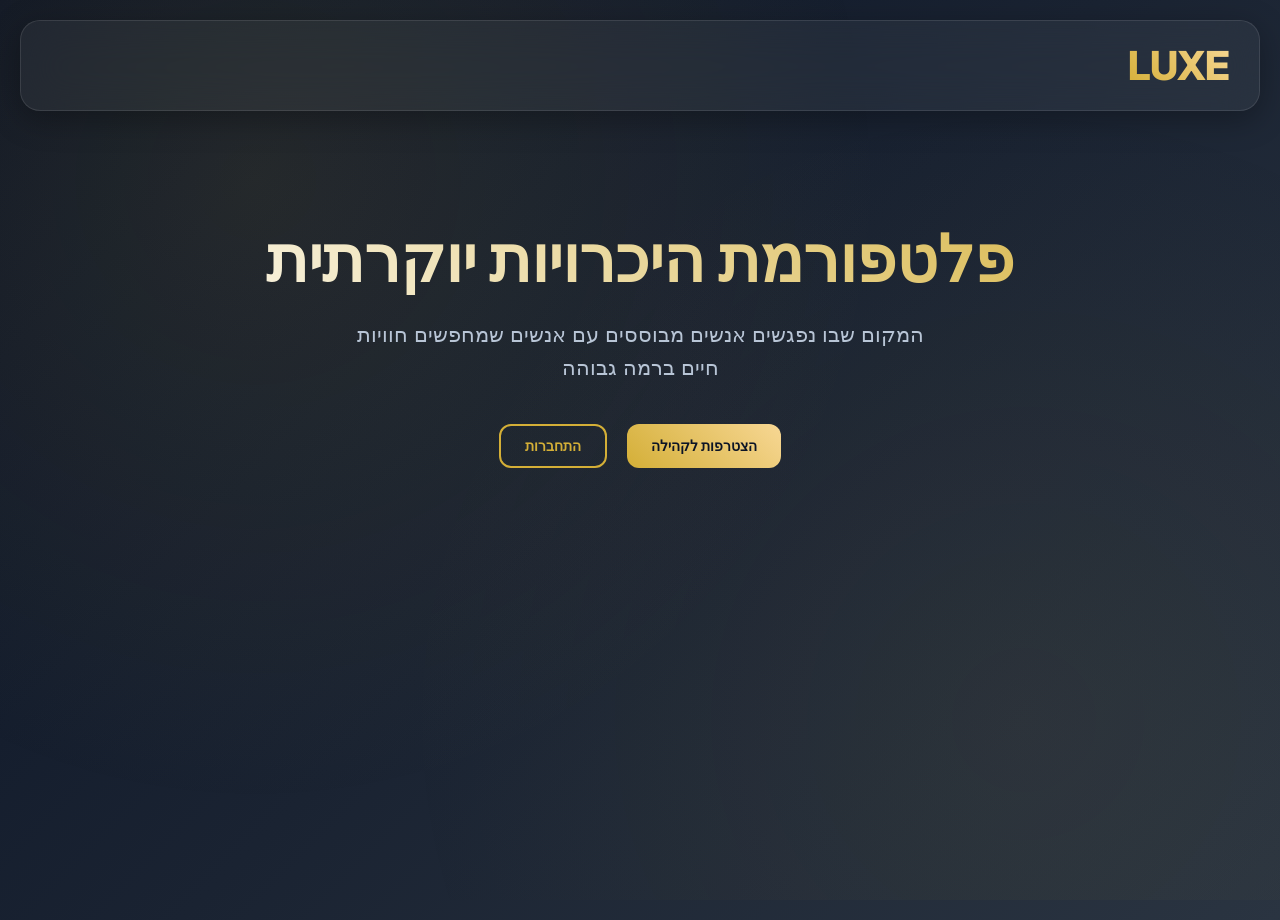
==== index.html @ 59085d28 "Copy luxe_dating_platform.html to index.html for GitHub Pages Co-authored-by: mrpythonn-coder <22014" ====
<!DOCTYPE html>
<html lang="he" dir="rtl">
<head>
    <meta charset="UTF-8">
    <meta name="viewport" content="width=device-width, initial-scale=1.0">
    <title>LUXE - פלטפורמת היכרויות יוקרתית</title>
    <style>
        @import url('https://fonts.googleapis.com/css2?family=Inter:wght@300;400;500;600;700;800&display=swap');
        
        :root {
            --primary-gold: #D4AF37;
            --secondary-gold: #F7D794;
            --accent-gold: #FFE55C;
            --dark-navy: #0B1426;
            --medium-navy: #1A2332;
            --light-navy: #2A3441;
            --text-primary: #FFFFFF;
            --text-secondary: #B8C5D6;
            --text-muted: #6B7280;
            --success: #10B981;
            --error: #EF4444;
            --warning: #F59E0B;
            --border-color: rgba(212, 175, 55, 0.2);
            --glass-bg: rgba(255, 255, 255, 0.05);
            --glass-border: rgba(255, 255, 255, 0.1);
        }

        * {
            margin: 0;
            padding: 0;
            box-sizing: border-box;
        }

        body {
            font-family: 'Inter', sans-serif;
            background: linear-gradient(135deg, var(--dark-navy) 0%, var(--medium-navy) 50%, var(--light-navy) 100%);
            color: var(--text-primary);
            min-height: 100vh;
            overflow-x: hidden;
        }

        body::before {
            content: '';
            position: fixed;
            top: 0;
            left: 0;
            width: 100%;
            height: 100%;
            background: 
                radial-gradient(circle at 20% 20%, rgba(212, 175, 55, 0.1) 0%, transparent 50%),
                radial-gradient(circle at 80% 80%, rgba(212, 175, 55, 0.05) 0%, transparent 50%);
            pointer-events: none;
            z-index: 0;
        }

        .container {
            max-width: 1400px;
            margin: 0 auto;
            padding: 0 20px;
            position: relative;
            z-index: 1;
        }

        /* Header Styles */
        .header {
            background: var(--glass-bg);
            backdrop-filter: blur(20px);
            border: 1px solid var(--glass-border);
            border-radius: 20px;
            padding: 20px 30px;
            margin: 20px 0 30px 0;
            box-shadow: 0 8px 32px rgba(0, 0, 0, 0.3);
        }

        .nav {
            display: flex;
            justify-content: space-between;
            align-items: center;
        }

        .logo {
            font-size: 2.5rem;
            font-weight: 800;
            background: linear-gradient(45deg, var(--primary-gold), var(--secondary-gold));
            -webkit-background-clip: text;
            -webkit-text-fill-color: transparent;
            background-clip: text;
            text-decoration: none;
            letter-spacing: -1px;
        }

        .nav-links {
            display: flex;
            gap: 30px;
            align-items: center;
        }

        .nav-links a {
            color: var(--text-secondary);
            text-decoration: none;
            font-weight: 500;
            padding: 10px 15px;
            border-radius: 10px;
            transition: all 0.3s ease;
            position: relative;
        }

        .nav-links a:hover {
            color: var(--primary-gold);
            background: rgba(212, 175, 55, 0.1);
        }

        .nav-links a.active {
            color: var(--primary-gold);
        }

        /* Button Styles */
        .btn {
            background: linear-gradient(45deg, var(--primary-gold), var(--secondary-gold));
            color: var(--dark-navy);
            border: none;
            padding: 12px 24px;
            border-radius: 12px;
            font-weight: 600;
            font-size: 14px;
            cursor: pointer;
            transition: all 0.3s ease;
            text-decoration: none;
            display: inline-flex;
            align-items: center;
            gap: 8px;
            position: relative;
            overflow: hidden;
        }

        .btn::before {
            content: '';
            position: absolute;
            top: 0;
            left: -100%;
            width: 100%;
            height: 100%;
            background: linear-gradient(90deg, transparent, rgba(255, 255, 255, 0.3), transparent);
            transition: left 0.5s ease;
        }

        .btn:hover::before {
            left: 100%;
        }

        .btn:hover {
            transform: translateY(-2px);
            box-shadow: 0 8px 25px rgba(212, 175, 55, 0.4);
        }

        .btn-outline {
            background: transparent;
            color: var(--primary-gold);
            border: 2px solid var(--primary-gold);
        }

        .btn-outline:hover {
            background: var(--primary-gold);
            color: var(--dark-navy);
        }

        .btn-secondary {
            background: var(--glass-bg);
            color: var(--text-primary);
            border: 1px solid var(--glass-border);
        }

        .btn-secondary:hover {
            background: rgba(255, 255, 255, 0.1);
        }

        /* Content Sections */
        .content-section {
            display: none;
        }

        .content-section.active {
            display: block;
        }

        /* Hero Section */
        .hero {
            text-align: center;
            padding: 80px 0 120px 0;
            position: relative;
        }

        .hero-content {
            position: relative;
            z-index: 2;
        }

        .hero h1 {
            font-size: 4rem;
            font-weight: 800;
            margin-bottom: 20px;
            background: linear-gradient(45deg, var(--text-primary), var(--primary-gold));
            -webkit-background-clip: text;
            -webkit-text-fill-color: transparent;
            background-clip: text;
            line-height: 1.2;
        }

        .hero p {
            font-size: 1.3rem;
            color: var(--text-secondary);
            margin-bottom: 40px;
            max-width: 600px;
            margin-left: auto;
            margin-right: auto;
            line-height: 1.6;
        }

        .hero-buttons {
            display: flex;
            gap: 20px;
            justify-content: center;
            flex-wrap: wrap;
        }

        /* Card Styles */
        .glass-card {
            background: var(--glass-bg);
            backdrop-filter: blur(20px);
            border: 1px solid var(--glass-border);
            border-radius: 20px;
            padding: 30px;
            box-shadow: 0 8px 32px rgba(0, 0, 0, 0.3);
            transition: all 0.3s ease;
        }

        .glass-card:hover {
            transform: translateY(-5px);
            box-shadow: 0 15px 50px rgba(0, 0, 0, 0.4);
        }

        /* Form Styles */
        .form-container {
            max-width: 500px;
            margin: 0 auto;
        }

        .form-group {
            margin-bottom: 20px;
        }

        .form-group label {
            display: block;
            margin-bottom: 8px;
            font-weight: 600;
            color: var(--text-primary);
        }

        .form-control {
            width: 100%;
            padding: 15px 20px;
            background: rgba(255, 255, 255, 0.05);
            border: 1px solid var(--border-color);
            border-radius: 12px;
            color: var(--text-primary);
            font-size: 16px;
            transition: all 0.3s ease;
        }

        .form-control:focus {
            outline: none;
            border-color: var(--primary-gold);
            box-shadow: 0 0 0 3px rgba(212, 175, 55, 0.1);
            background: rgba(255, 255, 255, 0.08);
        }

        .form-control::placeholder {
            color: var(--text-muted);
        }

        /* User Type Selection */
        .user-type-selector {
            display: grid;
            grid-template-columns: 1fr 1fr;
            gap: 20px;
            margin-bottom: 30px;
        }

        .user-type-card {
            padding: 25px;
            border: 2px solid var(--border-color);
            border-radius: 15px;
            text-align: center;
            cursor: pointer;
            transition: all 0.3s ease;
            background: var(--glass-bg);
        }

        .user-type-card:hover {
            border-color: var(--primary-gold);
            background: rgba(212, 175, 55, 0.1);
        }

        .user-type-card.selected {
            border-color: var(--primary-gold);
            background: linear-gradient(135deg, rgba(212, 175, 55, 0.2), rgba(212, 175, 55, 0.1));
        }

        .user-type-card h3 {
            color: var(--primary-gold);
            margin-bottom: 10px;
            font-size: 1.5rem;
        }

        .user-type-card p {
            color: var(--text-secondary);
            font-size: 14px;
        }

        /* Dashboard Layout */
        .dashboard {
            display: grid;
            grid-template-columns: 300px 1fr 280px;
            gap: 30px;
            margin: 30px 0;
        }

        .sidebar {
            background: var(--glass-bg);
            backdrop-filter: blur(20px);
            border: 1px solid var(--glass-border);
            border-radius: 20px;
            padding: 25px;
            height: fit-content;
            box-shadow: 0 8px 32px rgba(0, 0, 0, 0.3);
        }

        .main-content {
            background: var(--glass-bg);
            backdrop-filter: blur(20px);
            border: 1px solid var(--glass-border);
            border-radius: 20px;
            padding: 30px;
            box-shadow: 0 8px 32px rgba(0, 0, 0, 0.3);
        }

        /* Profile Card */
        .profile-card {
            background: var(--glass-bg);
            border: 1px solid var(--glass-border);
            border-radius: 15px;
            padding: 20px;
            margin-bottom: 20px;
            transition: all 0.3s ease;
            position: relative;
            overflow: hidden;
        }

        .profile-card::before {
            content: '';
            position: absolute;
            top: 0;
            left: 0;
            right: 0;
            height: 3px;
            background: linear-gradient(90deg, var(--primary-gold), var(--secondary-gold));
            opacity: 0;
            transition: opacity 0.3s ease;
        }

        .profile-card:hover {
            transform: translateY(-3px);
            box-shadow: 0 15px 40px rgba(0, 0, 0, 0.4);
        }

        .profile-card:hover::before {
            opacity: 1;
        }

        .profile-header {
            display: flex;
            gap: 15px;
            align-items: center;
            margin-bottom: 15px;
        }

        .profile-avatar {
            width: 70px;
            height: 70px;
            border-radius: 50%;
            background: linear-gradient(45deg, var(--primary-gold), var(--secondary-gold));
            display: flex;
            align-items: center;
            justify-content: center;
            font-weight: 700;
            font-size: 24px;
            color: var(--dark-navy);
            position: relative;
            overflow: hidden;
        }

        .profile-avatar img {
            width: 100%;
            height: 100%;
            object-fit: cover;
            border-radius: 50%;
        }

        .profile-info h3 {
            color: var(--text-primary);
            margin-bottom: 5px;
            font-size: 1.2rem;
        }

        .profile-info p {
            color: var(--text-secondary);
            font-size: 14px;
        }

        /* Badges */
        .badge {
            display: inline-block;
            padding: 4px 8px;
            border-radius: 8px;
            font-size: 11px;
            font-weight: 600;
            margin-left: 5px;
        }

        .badge-verified {
            background: var(--success);
            color: white;
        }

        .badge-premium {
            background: linear-gradient(45deg, var(--primary-gold), var(--secondary-gold));
            color: var(--dark-navy);
        }

        .badge-online {
            background: var(--success);
            color: white;
        }

        /* Gallery Styles */
        .gallery-grid {
            display: grid;
            grid-template-columns: repeat(auto-fill, minmax(200px, 1fr));
            gap: 20px;
            margin-top: 20px;
        }

        .gallery-item {
            aspect-ratio: 1;
            border-radius: 15px;
            overflow: hidden;
            position: relative;
            cursor: pointer;
            transition: all 0.3s ease;
        }

        .gallery-item:hover {
            transform: scale(1.03);
        }

        .gallery-item img {
            width: 100%;
            height: 100%;
            object-fit: cover;
        }

        .gallery-item .overlay {
            position: absolute;
            top: 0;
            left: 0;
            right: 0;
            bottom: 0;
            background: linear-gradient(45deg, rgba(212, 175, 55, 0.8), rgba(247, 215, 148, 0.8));
            opacity: 0;
            transition: opacity 0.3s ease;
            display: flex;
            align-items: center;
            justify-content: center;
            color: var(--dark-navy);
            font-weight: 600;
        }

        .gallery-item:hover .overlay {
            opacity: 1;
        }

        .upload-placeholder {
            aspect-ratio: 1;
            border: 2px dashed var(--border-color);
            border-radius: 15px;
            display: flex;
            flex-direction: column;
            align-items: center;
            justify-content: center;
            cursor: pointer;
            transition: all 0.3s ease;
            color: var(--text-muted);
        }

        .upload-placeholder:hover {
            border-color: var(--primary-gold);
            color: var(--primary-gold);
            background: rgba(212, 175, 55, 0.05);
        }

        /* Filter Styles */
        .filters {
            background: rgba(255, 255, 255, 0.03);
            padding: 20px;
            border-radius: 15px;
            margin-bottom: 20px;
        }

        .filter-row {
            display: grid;
            grid-template-columns: 1fr 1fr;
            gap: 15px;
            margin-bottom: 15px;
        }

        .filter-group label {
            display: block;
            margin-bottom: 5px;
            font-size: 14px;
            color: var(--text-secondary);
        }

        /* Chat Styles */
        .chat-container {
            height: 500px;
            display: flex;
            flex-direction: column;
        }

        .chat-messages {
            flex: 1;
            overflow-y: auto;
            padding: 20px 0;
            border-bottom: 1px solid var(--border-color);
            margin-bottom: 15px;
        }

        .message {
            margin-bottom: 15px;
            padding: 12px 18px;
            border-radius: 18px;
            max-width: 70%;
            word-wrap: break-word;
        }

        .message.sent {
            background: linear-gradient(45deg, var(--primary-gold), var(--secondary-gold));
            color: var(--dark-navy);
            margin-left: auto;
            border-bottom-right-radius: 5px;
        }

        .message.received {
            background: rgba(255, 255, 255, 0.1);
            color: var(--text-primary);
            border-bottom-left-radius: 5px;
        }

        .chat-input {
            display: flex;
            gap: 10px;
        }

        .chat-input input {
            flex: 1;
            padding: 12px 18px;
            background: rgba(255, 255, 255, 0.05);
            border: 1px solid var(--border-color);
            border-radius: 25px;
            color: var(--text-primary);
        }

        /* Admin Panel */
        .admin-stats {
            display: grid;
            grid-template-columns: repeat(auto-fit, minmax(200px, 1fr));
            gap: 20px;
            margin-bottom: 30px;
        }

        .stat-card {
            background: linear-gradient(135deg, var(--primary-gold), var(--secondary-gold));
            color: var(--dark-navy);
            padding: 25px;
            border-radius: 15px;
            text-align: center;
        }

        .stat-card h3 {
            font-size: 2.5rem;
            font-weight: 800;
            margin-bottom: 5px;
        }

        .stat-card p {
            font-weight: 600;
            opacity: 0.8;
        }

        /* Modal Styles */
        .modal {
            display: none;
            position: fixed;
            top: 0;
            left: 0;
            width: 100%;
            height: 100%;
            background: rgba(0, 0, 0, 0.8);
            backdrop-filter: blur(5px);
            z-index: 1000;
        }

        .modal-content {
            background: var(--glass-bg);
            backdrop-filter: blur(20px);
            border: 1px solid var(--glass-border);
            margin: 5% auto;
            padding: 30px;
            border-radius: 20px;
            max-width: 600px;
            position: relative;
            box-shadow: 0 20px 60px rgba(0, 0, 0, 0.5);
        }

        .modal-close {
            position: absolute;
            top: 15px;
            right: 20px;
            font-size: 28px;
            font-weight: bold;
            cursor: pointer;
            color: var(--text-muted);
            transition: color 0.3s ease;
        }

        .modal-close:hover {
            color: var(--primary-gold);
        }

        /* Notification */
        .notification {
            position: fixed;
            top: 20px;
            right: 20px;
            padding: 15px 20px;
            border-radius: 12px;
            font-weight: 600;
            z-index: 1001;
            opacity: 0;
            transform: translateY(-20px);
            transition: all 0.3s ease;
        }

        .notification.show {
            opacity: 1;
            transform: translateY(0);
        }

        .notification.success {
            background: var(--success);
            color: white;
        }

        .notification.error {
            background: var(--error);
            color: white;
        }

        /* Message Alert */
        .message-alert {
            position: fixed;
            top: 100px;
            right: 20px;
            max-width: 350px;
            background: var(--glass-bg);
            backdrop-filter: blur(20px);
            border: 1px solid var(--primary-gold);
            border-radius: 15px;
            padding: 20px;
            z-index: 1002;
            opacity: 0;
            transform: translateX(100%);
            transition: all 0.4s ease;
            box-shadow: 0 15px 40px rgba(0, 0, 0, 0.3);
        }

        .message-alert.show {
            opacity: 1;
            transform: translateX(0);
        }

        .message-alert-header {
            display: flex;
            align-items: center;
            gap: 15px;
            margin-bottom: 10px;
        }

        .message-alert-avatar {
            width: 40px;
            height: 40px;
            border-radius: 50%;
            background: linear-gradient(45deg, var(--primary-gold), var(--secondary-gold));
            display: flex;
            align-items: center;
            justify-content: center;
            color: var(--dark-navy);
            font-weight: 700;
            font-size: 16px;
        }

        .message-alert-content h4 {
            color: var(--primary-gold);
            margin: 0;
            font-size: 14px;
        }

        .message-alert-content p {
            color: var(--text-secondary);
            margin: 0;
            font-size: 12px;
        }

        .message-alert-text {
            color: var(--text-primary);
            margin-bottom: 15px;
            font-size: 14px;
            line-height: 1.4;
        }

        .message-alert-actions {
            display: flex;
            gap: 10px;
        }

        .message-alert-btn {
            padding: 8px 15px;
            border: none;
            border-radius: 8px;
            font-size: 12px;
            font-weight: 600;
            cursor: pointer;
            transition: all 0.3s ease;
        }

        .message-alert-btn.primary {
            background: linear-gradient(45deg, var(--primary-gold), var(--secondary-gold));
            color: var(--dark-navy);
        }

        .message-alert-btn.secondary {
            background: transparent;
            color: var(--text-secondary);
            border: 1px solid var(--border-color);
        }

        .message-alert-btn:hover {
            transform: translateY(-2px);
        }

        /* Responsive Design */
        @media (max-width: 1024px) {
            .dashboard {
                grid-template-columns: 1fr;
            }
            
            .nav-links {
                display: none;
            }
        }

        @media (max-width: 768px) {
            .hero h1 {
                font-size: 2.5rem;
            }
            
            .hero p {
                font-size: 1.1rem;
            }
            
            .user-type-selector {
                grid-template-columns: 1fr;
            }
            
            .hero-buttons {
                flex-direction: column;
                align-items: center;
            }
            
            .gallery-grid {
                grid-template-columns: repeat(auto-fill, minmax(150px, 1fr));
                gap: 15px;
            }
        }

        /* Loading Animation */
        @keyframes shimmer {
            0% { background-position: -200px 0; }
            100% { background-position: calc(200px + 100%) 0; }
        }

        .loading {
            background: linear-gradient(90deg, transparent, rgba(212, 175, 55, 0.1), transparent);
            background-size: 200px 100%;
            animation: shimmer 1.5s infinite;
        }

        /* Scrollbar Styling */
        ::-webkit-scrollbar {
            width: 8px;
        }

        ::-webkit-scrollbar-track {
            background: var(--medium-navy);
        }

        ::-webkit-scrollbar-thumb {
            background: var(--primary-gold);
            border-radius: 4px;
        }

        ::-webkit-scrollbar-thumb:hover {
            background: var(--secondary-gold);
        }
    </style>
</head>
<body>
    <div class="container">
        <!-- Header -->
        <header class="header">
            <nav class="nav">
                <a href="#" class="logo" onclick="showSection('home')">LUXE</a>
                <div class="nav-links" id="nav-links" style="display: none;">
                    <a href="#" onclick="showSection('discover')" id="nav-discover">גלה</a>
                    <a href="#" onclick="showSection('messages')" id="nav-messages">הודעות</a>
                    <a href="#" onclick="showSection('gallery')" id="nav-gallery">גלריה</a>
                    <a href="#" onclick="showSection('profile')" id="nav-profile">פרופיל</a>
                    <a href="#" onclick="showSection('admin')" id="nav-admin" style="display: none;">ניהול</a>
                    <a href="#" onclick="logout()" id="nav-logout" style="display: none;">יציאה</a>
                </div>
                
                <!-- Storage Status (Development) -->
                <div id="storageStatus" style="display: none; font-size: 12px; color: var(--text-muted); margin-left: 20px;">
                    💾 <span id="storageInfo">טוען...</span>
                </div>
            </nav>
        </header>

        <!-- Home Section -->
        <section class="content-section active" id="home">
            <div class="hero">
                <div class="hero-content">
                    <h1>פלטפורמת היכרויות יוקרתית</h1>
                    <p>המקום שבו נפגשים אנשים מבוססים עם אנשים שמחפשים חוויות חיים ברמה גבוהה</p>
                    <div class="hero-buttons">
                        <button class="btn" onclick="showSection('register')">הצטרפות לקהילה</button>
                        <button class="btn btn-outline" onclick="showSection('login')">התחברות</button>
                    </div>
                </div>
            </div>
        </section>

        <!-- Registration Section -->
        <section class="content-section" id="register">
            <div class="form-container glass-card">
                <h2 style="text-align: center; margin-bottom: 30px; color: var(--primary-gold); font-size: 2rem;">הצטרפות לקהילה</h2>
                
                <div class="user-type-selector">
                    <div class="user-type-card" onclick="selectUserType('sugar_daddy')">
                        <h3>💼 שוגר דדי</h3>
                        <p>אני מבוסס/ת כלכלית ומחפש/ת להכיר אנשים מעניינים</p>
                    </div>
                    <div class="user-type-card" onclick="selectUserType('sugar_baby')">
                        <h3>✨ שוגר בייב</h3>
                        <p>אני מחפש/ת מישהו מבוסס לחוויות חיים משודרגות</p>
                    </div>
                </div>

                <form id="registerForm">
                    <div class="form-group">
                        <label>כינוי</label>
                        <input type="text" class="form-control" name="username" required placeholder="הכינוי שלך">
                    </div>

                    <div class="form-group">
                        <label>כתובת אימייל</label>
                        <input type="email" class="form-control" name="email" required placeholder="your@email.com">
                    </div>

                    <div class="form-group">
                        <label>סיסמה</label>
                        <input type="password" class="form-control" name="password" required placeholder="סיסמה חזקה">
                    </div>

                    <div class="form-group">
                        <label>גיל</label>
                        <input type="number" class="form-control" name="age" min="18" max="99" required placeholder="גילך">
                    </div>

                    <div class="form-group">
                        <label>מיקום</label>
                        <input type="text" class="form-control" name="location" required placeholder="עיר מגורים">
                    </div>

                    <div class="form-group">
                        <label>תיאור אישי</label>
                        <textarea class="form-control" name="bio" rows="4" placeholder="ספר/י משהו על עצמך..."></textarea>
                    </div>

                    <div id="sugarDaddyFields" style="display: none;">
                        <div class="form-group">
                            <label>מקצוע</label>
                            <input type="text" class="form-control" name="profession" placeholder="התחום המקצועי שלך">
                        </div>
                        <div class="form-group">
                            <label>ציפיות מהקשר</label>
                            <textarea class="form-control" name="expectations" rows="3" placeholder="מה אתה מחפש בקשר?"></textarea>
                        </div>
                        <div class="form-group">
                            <label>סגנון חיים</label>
                            <textarea class="form-control" name="lifestyle" rows="3" placeholder="תאר את סגנון החיים שלך"></textarea>
                        </div>
                    </div>

                    <div id="sugarBabyFields" style="display: none;">
                        <div class="form-group">
                            <label>שאיפות</label>
                            <textarea class="form-control" name="aspirations" rows="3" placeholder="מה השאיפות שלך?"></textarea>
                        </div>
                        <div class="form-group">
                            <label>מה אני מציע/ה לקשר</label>
                            <textarea class="form-control" name="offering" rows="3" placeholder="מה אתה יכול להביא לקשר?"></textarea>
                        </div>
                        <div class="form-group">
                            <label>ציפיות לתמיכה</label>
                            <textarea class="form-control" name="support_expectations" rows="3" placeholder="איך אתה רואה את התמיכה?"></textarea>
                        </div>
                    </div>

                    <button type="submit" class="btn" style="width: 100%; margin-top: 20px;">הצטרפות לקהילה</button>
                </form>
            </div>
        </section>

        <!-- Login Section -->
        <section class="content-section" id="login">
            <div class="form-container glass-card">
                <h2 style="text-align: center; margin-bottom: 30px; color: var(--primary-gold); font-size: 2rem;">התחברות</h2>
                <form id="loginForm">
                    <div class="form-group">
                        <label>כתובת אימייל</label>
                        <input type="email" class="form-control" name="email" required placeholder="your@email.com">
                    </div>
                    <div class="form-group">
                        <label>סיסמה</label>
                        <input type="password" class="form-control" name="password" required placeholder="הסיסמה שלך">
                    </div>
                    <button type="submit" class="btn" style="width: 100%; margin-top: 20px;">התחברות</button>
                </form>
            </div>
        </section>

        <!-- Discover Section -->
        <section class="content-section" id="discover">
            <div class="dashboard">
                <aside class="sidebar">
                    <h3 style="color: var(--primary-gold); margin-bottom: 20px;">🔍 חיפוש וסינון</h3>
                    <div class="filters">
                        <div class="filter-group">
                            <label>סוג פרופיל</label>
                            <select class="form-control" id="userTypeFilter">
                                <option value="">הכל</option>
                                <option value="sugar_daddy">שוגר דדי</option>
                                <option value="sugar_baby">שוגר בייב</option>
                            </select>
                        </div>
                        <div class="filter-row">
                            <div class="filter-group">
                                <label>גיל מינימום</label>
                                <input type="number" class="form-control" id="minAge" min="18" max="99" placeholder="18">
                            </div>
                            <div class="filter-group">
                                <label>גיל מקסימום</label>
                                <input type="number" class="form-control" id="maxAge" min="18" max="99" placeholder="99">
                            </div>
                        </div>
                        <div class="filter-group">
                            <label>מיקום</label>
                            <input type="text" class="form-control" id="locationFilter" placeholder="עיר או אזור">
                        </div>
                        <div class="filter-group">
                            <label>סטטוס</label>
                            <select class="form-control" id="statusFilter">
                                <option value="">הכל</option>
                                <option value="online">מחובר כעת</option>
                                <option value="verified">מאומת</option>
                                <option value="premium">פרימיום</option>
                            </select>
                        </div>
                        <button class="btn" onclick="applyFilters()" style="width: 100%; margin-top: 15px;">חפש</button>
                    </div>
                </aside>

                <main class="main-content">
                    <h2 style="color: var(--primary-gold); margin-bottom: 20px;">חברי הקהילה</h2>
                    <div id="profilesContainer">
                        <!-- Dynamic content -->
                    </div>
                </main>

                <aside class="sidebar">
                    <h3 style="color: var(--primary-gold); margin-bottom: 20px;">👤 הפרופיל שלי</h3>
                    <div class="profile-card">
                        <div class="profile-header">
                            <div class="profile-avatar" id="myAvatar">
                                <img id="myProfileImage" style="display: none;" />
                                <span id="myAvatarText">?</span>
                            </div>
                            <div class="profile-info">
                                <h3 id="myName">משתמש</h3>
                                <p id="myLocation">מיקום</p>
                            </div>
                        </div>
                        <button class="btn" onclick="showSection('profile')" style="width: 100%;">עריכת פרופיל</button>
                    </div>
                    
                    <div style="margin-top: 20px;">
                        <h4 style="color: var(--primary-gold); margin-bottom: 15px;">📊 סטטיסטיקות</h4>
                        <div style="background: rgba(255, 255, 255, 0.03); padding: 15px; border-radius: 10px;">
                            <p style="margin-bottom: 8px; color: var(--text-secondary);">צפיות בפרופיל: <span id="profileViews" style="color: var(--primary-gold);">0</span></p>
                            <p style="color: var(--text-secondary);">הודעות: <span id="messagesCount" style="color: var(--primary-gold);">0</span></p>
                        </div>
                    </div>
                </aside>
            </div>
        </section>

        <!-- Messages Section -->
        <section class="content-section" id="messages">
            <div class="dashboard">
                <aside class="sidebar">
                    <h3 style="color: var(--primary-gold); margin-bottom: 20px;">💬 השיחות שלי</h3>
                    <div id="chatList">
                        <!-- Dynamic content -->
                    </div>
                </aside>

                <main class="main-content">
                    <div class="chat-container" id="chatContainer">
                        <div class="chat-messages" id="chatMessages">
                            <div style="text-align: center; color: var(--text-muted); margin-top: 200px;">
                                <h3>💬 בחר שיחה</h3>
                                <p>בחר שיחה מהרשימה כדי להתחיל לשוחח</p>
                            </div>
                        </div>
                        <div class="chat-input">
                            <input type="text" id="messageInput" placeholder="הקלד הודעה..." disabled>
                            <button class="btn" onclick="sendMessage()" disabled id="sendBtn">שלח</button>
                        </div>
                    </div>
                </main>

                <aside class="sidebar">
                    <h3 style="color: var(--primary-gold); margin-bottom: 20px;">🌟 משתמשים פעילים</h3>
                    <div id="activeUsers">
                        <!-- Dynamic content -->
                    </div>
                </aside>
            </div>
        </section>

        <!-- Gallery Section -->
        <section class="content-section" id="gallery">
            <div class="form-container">
                <div class="glass-card">
                    <h2 style="color: var(--primary-gold); margin-bottom: 20px;">🖼️ הגלריה שלי</h2>
                    <p style="color: var(--text-secondary); margin-bottom: 30px;">שתף את הרגעים המיוחדים שלך עם הקהילה</p>
                    
                    <h3 style="color: var(--text-primary); margin-bottom: 15px;">תמונות ציבוריות</h3>
                    <div class="gallery-grid" id="publicGallery">
                        <div class="upload-placeholder" onclick="uploadImage('public')">
                            <div style="font-size: 2rem; margin-bottom: 10px;">📷</div>
                            <div>הוסף תמונה ציבורית</div>
                        </div>
                    </div>
                    
                    <h3 style="color: var(--text-primary); margin: 30px 0 15px 0;">תמונות פרטיות</h3>
                    <p style="color: var(--text-secondary); font-size: 14px; margin-bottom: 15px;">תמונות שדורשות אישור צפייה</p>
                    <div class="gallery-grid" id="privateGallery">
                        <div class="upload-placeholder" onclick="uploadImage('private')">
                            <div style="font-size: 2rem; margin-bottom: 10px;">🔒</div>
                            <div>הוסף תמונה פרטית</div>
                        </div>
                    </div>
                </div>
            </div>
        </section>

        <!-- Profile Section -->
        <section class="content-section" id="profile">
            <div class="form-container glass-card">
                <h2 style="color: var(--primary-gold); margin-bottom: 30px; text-align: center;">⚙️ עריכת פרופיל</h2>
                
                <div style="text-align: center; margin-bottom: 30px;">
                    <div class="profile-avatar" style="width: 120px; height: 120px; margin: 0 auto 20px; font-size: 3rem;" onclick="uploadProfileImage()">
                        <img id="profileImagePreview" style="display: none;" />
                        <span id="profileAvatarText">📷</span>
                    </div>
                    <button class="btn btn-outline" onclick="uploadProfileImage()">החלף תמונת פרופיל</button>
                </div>
                
                <form id="profileForm">
                    <div class="form-group">
                        <label>כינוי</label>
                        <input type="text" class="form-control" id="profileUsername" name="username">
                    </div>
                    <div class="form-group">
                        <label>תיאור אישי</label>
                        <textarea class="form-control" id="profileBio" name="bio" rows="4"></textarea>
                    </div>
                    <div class="form-group">
                        <label>מיקום</label>
                        <input type="text" class="form-control" id="profileLocation" name="location">
                    </div>
                    
                    <div style="border-top: 1px solid var(--border-color); padding-top: 25px; margin-top: 25px;">
                        <h3 style="color: var(--primary-gold); margin-bottom: 20px;">🔐 אימות פרופיל</h3>
                        <p style="color: var(--text-secondary); margin-bottom: 20px;">אמת את הפרופיל שלך כדי לקבל אמון נוסף מהקהילה</p>
                        <button type="button" class="btn btn-outline" onclick="startVerification()">התחל אימות</button>
                    </div>
                    
                    <button type="submit" class="btn" style="width: 100%; margin-top: 25px;">שמור שינויים</button>
                </form>
            </div>
        </section>

        <!-- Admin Section -->
        <section class="content-section" id="admin">
            <div class="glass-card">
                <h2 style="color: var(--primary-gold); margin-bottom: 30px;">🛠️ פאנל ניהול</h2>
                
                <div class="admin-stats">
                    <div class="stat-card">
                        <h3 id="totalUsers">0</h3>
                        <p>סה"כ משתמשים</p>
                    </div>
                    <div class="stat-card">
                        <h3 id="totalSugarDaddies">0</h3>
                        <p>שוגר דדי</p>
                    </div>
                    <div class="stat-card">
                        <h3 id="totalSugarBabies">0</h3>
                        <p>שוגר בייב</p>
                    </div>
                    <div class="stat-card">
                        <h3 id="totalMessages">0</h3>
                        <p>הודעות</p>
                    </div>
                </div>

                <div style="display: flex; gap: 15px; margin-bottom: 30px; flex-wrap: wrap;">
                    <button class="btn" onclick="exportUsers()">📊 יצוא נתונים</button>
                    <button class="btn btn-outline" onclick="showReports()">📈 דוחות מפורטים</button>
                    <button class="btn btn-outline" onclick="manageReports()">🚨 ניהול דיווחים</button>
                </div>

                <div style="background: rgba(255, 255, 255, 0.03); padding: 25px; border-radius: 15px;">
                    <h3 style="color: var(--primary-gold); margin-bottom: 20px;">👥 ניהול משתמשים</h3>
                    <div id="usersList">
                        <!-- Dynamic content -->
                    </div>
                </div>
            </div>
        </section>
    </div>

    <!-- Modals -->
    <div id="verificationModal" class="modal">
        <div class="modal-content">
            <span class="modal-close" onclick="closeModal('verificationModal')">&times;</span>
            <h3 style="color: var(--primary-gold); margin-bottom: 20px;">🔐 אימות פרופיל</h3>
            <p style="color: var(--text-secondary); margin-bottom: 20px;">כדי לאמת את הפרופיל שלך, אנא העלה תמונה ברורה של עצמך המוכיחה שאתה אמיתי.</p>
            <div class="form-group">
                <label>העלה תמונה לאימות</label>
                <input type="file" class="form-control" id="verificationImage" accept="image/*">
            </div>
            <button class="btn" onclick="submitVerification()">שלח לאימות</button>
        </div>
    </div>

    <div id="imageModal" class="modal">
        <div class="modal-content" style="max-width: 800px;">
            <span class="modal-close" onclick="closeModal('imageModal')">&times;</span>
            <div id="imageModalContent">
                <!-- Dynamic content -->
            </div>
        </div>
    </div>

    <div id="privateAccessModal" class="modal">
        <div class="modal-content">
            <span class="modal-close" onclick="closeModal('privateAccessModal')">&times;</span>
            <h3 style="color: var(--primary-gold); margin-bottom: 20px;">🔒 בקשת גישה לתמונות פרטיות</h3>
            <p style="color: var(--text-secondary); margin-bottom: 20px;" id="privateAccessText"></p>
            <div style="display: flex; gap: 15px; justify-content: center;">
                <button class="btn" onclick="sendPrivateAccessRequest()">שלח בקשה</button>
                <button class="btn btn-outline" onclick="closeModal('privateAccessModal')">ביטול</button>
            </div>
        </div>
    </div>

    <!-- Notification -->
    <div class="notification" id="notification"></div>

    <!-- Message Alert -->
    <div class="message-alert" id="messageAlert">
        <div class="message-alert-header">
            <div class="message-alert-avatar" id="alertAvatar">
                <img id="alertAvatarImg" style="width: 100%; height: 100%; object-fit: cover; border-radius: 50%; display: none;" />
                <span id="alertAvatarText">?</span>
            </div>
            <div class="message-alert-content">
                <h4>הודעה חדשה</h4>
                <p id="alertSenderName">משתמש</p>
            </div>
        </div>
        <div class="message-alert-text" id="alertMessageText">
            תוכן ההודעה יופיע כאן
        </div>
        <div class="message-alert-actions">
            <button class="message-alert-btn primary" onclick="openAlertChat()">פתח שיחה</button>
            <button class="message-alert-btn secondary" onclick="dismissAlert()">סגור</button>
        </div>
    </div>

    <script>
        // Global State Management with Local Storage
        const AppState = {
            currentUser: null,
            users: [],
            messages: [],
            gallery: [],
            currentChat: null,
            selectedUserType: null,
            isAdmin: false,
            currentAlertSender: null, // For message alerts
            permissions: {
                canViewProfiles: true,
                canSendMessages: true,
                canUploadImages: true,
                canAccessPrivateGallery: false // Future premium feature
            }
        };

        // Local Storage Management
        const Storage = {
            keys: {
                users: 'luxe_users',
                messages: 'luxe_messages', 
                gallery: 'luxe_gallery',
                currentUser: 'luxe_current_user',
                appData: 'luxe_app_data'
            },

            save(key, data) {
                try {
                    localStorage.setItem(key, JSON.stringify(data));
                    return true;
                } catch (error) {
                    console.warn('Could not save to localStorage:', error);
                    return false;
                }
            },

            load(key, defaultValue = null) {
                try {
                    const data = localStorage.getItem(key);
                    return data ? JSON.parse(data) : defaultValue;
                } catch (error) {
                    console.warn('Could not load from localStorage:', error);
                    return defaultValue;
                }
            },

            remove(key) {
                try {
                    localStorage.removeItem(key);
                    return true;
                } catch (error) {
                    console.warn('Could not remove from localStorage:', error);
                    return false;
                }
            },

            clear() {
                try {
                    Object.values(this.keys).forEach(key => {
                        localStorage.removeItem(key);
                    });
                    return true;
                } catch (error) {
                    console.warn('Could not clear localStorage:', error);
                    return false;
                }
            }
        };

        // Save all app state to localStorage
        function saveAppState() {
            Storage.save(Storage.keys.users, AppState.users);
            Storage.save(Storage.keys.messages, AppState.messages);
            Storage.save(Storage.keys.gallery, AppState.gallery);
            
            // Save current user ID only (for security)
            if (AppState.currentUser) {
                Storage.save(Storage.keys.currentUser, {
                    id: AppState.currentUser.id,
                    email: AppState.currentUser.email
                });
            } else {
                Storage.remove(Storage.keys.currentUser);
            }
            
            updateStorageStatus(); // Update status display
            console.log('App state saved to localStorage');
        }

        // Load all app state from localStorage
        function loadAppState() {
            console.log('Loading app state from localStorage...');
            
            // Load users
            const savedUsers = Storage.load(Storage.keys.users, []);
            if (savedUsers.length > 0) {
                AppState.users = savedUsers;
                console.log(`Loaded ${savedUsers.length} users from storage`);
            } else {
                initializeDemoData();
                saveAppState(); // Save demo data for next time
            }
            
            // Ensure admin user exists
            ensureAdminExists();
            
            // Load messages
            AppState.messages = Storage.load(Storage.keys.messages, []);
            console.log(`Loaded ${AppState.messages.length} messages from storage`);
            
            // Load gallery
            AppState.gallery = Storage.load(Storage.keys.gallery, []);
            console.log(`Loaded ${AppState.gallery.length} gallery items from storage`);
            
            // Load current user
            const savedCurrentUser = Storage.load(Storage.keys.currentUser);
            if (savedCurrentUser) {
                const user = AppState.users.find(u => u.id === savedCurrentUser.id);
                if (user) {
                    AppState.currentUser = user;
                    AppState.isAdmin = (user.type === 'admin');
                    console.log(`Auto-logged in user: ${user.username}`);
                    
                    // Auto redirect to discover if logged in
                    setTimeout(() => {
                        updateUserInterface();
                        if (window.location.hash !== '#home') {
                            showSection('discover');
                        }
                    }, 100);
                }
            }
        }

        // Ensure admin user exists
        function ensureAdminExists() {
            const adminExists = AppState.users.find(u => u.type === 'admin');
            if (!adminExists) {
                const adminUser = {
                    id: 999,
                    username: "מנהל המערכת",
                    email: "admin@luxe.com",
                    type: "admin",
                    age: 30,
                    location: "מרכז",
                    bio: "מנהל מערכת LUXE",
                    verified: true,
                    premium: true,
                    online: true,
                    profileImage: "https://images.unsplash.com/photo-1560250097-0b93528c311a?w=300&h=300&fit=crop&crop=face",
                    joinDate: new Date()
                };
                AppState.users.push(adminUser);
                saveAppState();
                console.log('Admin user created');
            }
        }

        // Initialize Demo Data
        function initializeDemoData() {
            AppState.users = [
                {
                    id: 1,
                    username: "דוד כהן",
                    email: "david@luxe.com",
                    type: "sugar_daddy",
                    age: 38,
                    location: "תל אביב - רמת אביב",
                    bio: "יזם ומשקיע בתחום הטכנולוגיה. אוהב לטייל, לחוות דברים חדשים ולהכיר אנשים מעניינים עם חזון.",
                    profession: "מייסד ומנכ\"ל חברת טכנולוגיה",
                    expectations: "מחפש מישהי חכמה ושאפתנית לחלוק איתה חוויות חיים ייחודיות",
                    lifestyle: "סגנון חיים דינמי עם התמקדות בעסקים, נסיעות ותרבות",
                    verified: true,
                    premium: true,
                    online: true,
                    profileImage: "https://images.unsplash.com/photo-1507003211169-0a1dd7228f2d?w=300&h=300&fit=crop&crop=face",
                    profileViews: 245,
                    messagesCount: 18,
                    joinDate: new Date(2024, 0, 15)
                },
                {
                    id: 2,
                    username: "מאיה לוי",
                    email: "maya@luxe.com",
                    type: "sugar_baby",
                    age: 25,
                    location: "חיפה - כרמל",
                    bio: "סטודנטית לתואר שני בעיצוב אופנה, חולמת לפתוח מותג אופנה משלי. אוהבת אמנות, תרבות ונסיעות.",
                    aspirations: "לפתוח מותג אופנה בינלאומי ולהשפיע על עולם העיצוב",
                    offering: "יצירתיות, אנרגיה חיובית ונקודת מבט צעירה ומרעננת",
                    support_expectations: "חונכות עסקית, הזדמנויות רשת והשראה אישית",
                    verified: false,
                    premium: false,
                    online: true,
                    profileImage: "https://images.unsplash.com/photo-1494790108755-2616b612b786?w=300&h=300&fit=crop&crop=face",
                    profileViews: 189,
                    messagesCount: 12,
                    joinDate: new Date(2024, 1, 8)
                },
                {
                    id: 3,
                    username: "אלכס רוזנברג",
                    email: "alex@luxe.com",
                    type: "sugar_daddy",
                    age: 44,
                    location: "ירושלים - רחביה",
                    bio: "עורך דין מוצלח ומשקיע נדל\"ן. אוהב יין איכותי, מסעדות משובחות ואמנות קלאסית.",
                    profession: "שותף בכיר במשרד עו\"ד בוטיק",
                    expectations: "מחפש מישהי עם טעם מעודן שתוכל להעריך את הדברים הטובים בחיים",
                    lifestyle: "אוהב יוקרה, תרבות גבוהה ונסיעות למקומות אקסקלוסיביים",
                    verified: true,
                    premium: true,
                    online: false,
                    profileImage: "https://images.unsplash.com/photo-1472099645785-5658abf4ff4e?w=300&h=300&fit=crop&crop=face",
                    profileViews: 312,
                    messagesCount: 25,
                    joinDate: new Date(2023, 11, 3)
                },
                {
                    id: 4,
                    username: "נועה בר",
                    email: "noa@luxe.com",
                    type: "sugar_baby",
                    age: 23,
                    location: "תל אביב - נווה צדק",
                    bio: "רקדנית מקצועית ומורה לריקוד עכשווי. חולמת להקים להקת מחול משלי ולהופיע על במות בינלאומיות.",
                    aspirations: "להקים להקת מחול עכשווי ולזכות בהכרה בינלאומית",
                    offering: "אמנות, תנועה, ביטוי עצמי ואנרגיה יוצרת",
                    support_expectations: "תמיכה בפיתוח קריירה אמנותית ובחלום הבינלאומי",
                    verified: true,
                    premium: false,
                    online: true,
                    profileImage: "https://images.unsplash.com/photo-1438761681033-6461ffad8d80?w=300&h=300&fit=crop&crop=face",
                    profileViews: 156,
                    messagesCount: 9,
                    joinDate: new Date(2024, 2, 12)
                }
            ];

            // Admin user
            AppState.users.push({
                id: 999,
                username: "מנהל מערכת",
                email: "admin@luxe.com",
                type: "admin",
                verified: true,
                premium: true,
                online: true,
                profileImage: "https://images.unsplash.com/photo-1560250097-0b93528c311a?w=300&h=300&fit=crop&crop=face"
            });

            AppState.messages = [
                {
                    id: 1,
                    from: 1,
                    to: 2,
                    content: "היי מאיה, ראיתי את הפרופיל שלך והתרשמתי מהחזון שלך בעיצוב אופנה. אשמח להכיר ולשמוע עוד על הרעיונות שלך.",
                    timestamp: new Date(Date.now() - 3600000),
                    read: false
                },
                {
                    id: 2,
                    from: 2,
                    to: 1,
                    content: "היי דוד! תודה רבה, אני אשמח לשתף. יש לי כמה רעיונות מעניינים למותג אופנה בר-קיימא.",
                    timestamp: new Date(Date.now() - 1800000),
                    read: true
                },
                {
                    id: 3,
                    from: 3,
                    to: 4,
                    content: "נועה, הביצועים שלך נראים מדהימים. אשמח לדבר על אפשרויות להשקעה בקריירה האמנותית שלך.",
                    timestamp: new Date(Date.now() - 7200000),
                    read: false
                }
            ];

            AppState.gallery = [
                {
                    id: 1,
                    userId: 1,
                    imageUrl: 'https://images.unsplash.com/photo-1469474968028-56623f02e42e?w=400&h=400&fit=crop',
                    caption: 'נסיעה עסקים לסנטוריני',
                    isPrivate: false,
                    timestamp: new Date(Date.now() - 86400000)
                },
                {
                    id: 2,
                    userId: 2,
                    imageUrl: 'https://images.unsplash.com/photo-1541961017774-22349e4a1262?w=400&h=400&fit=crop',
                    caption: 'מהקולקציה החדשה שלי',
                    isPrivate: false,
                    timestamp: new Date(Date.now() - 172800000)
                },
                {
                    id: 3,
                    userId: 1,
                    imageUrl: 'https://images.unsplash.com/photo-1574782900174-4f7d95b1f19b?w=400&h=400&fit=crop',
                    caption: 'ערב במסעדה משובחת',
                    isPrivate: true,
                    timestamp: new Date(Date.now() - 259200000)
                }
            ];

            console.log('Demo data initialized successfully');
        }

        // Authentication System
        function demoLogin(email) {
            console.log('=== DEMO LOGIN ATTEMPT ===');
            console.log('Email:', email);
            console.log('Users available:', AppState.users.length);
            console.log('User emails:', AppState.users.map(u => u.email));
            
            const user = AppState.users.find(u => u.email === email);
            console.log('Found user:', user);
            
            if (user) {
                AppState.currentUser = user;
                AppState.isAdmin = (user.type === 'admin');
                saveAppState(); // Save login state
                updateUserInterface();
                showSection('discover');
                showNotification(`ברוך הבא ${user.username}!`);
                console.log('Login successful for:', user.username, 'Admin:', AppState.isAdmin);
            } else {
                console.error('User not found!');
                showNotification('שגיאה בהתחברות - משתמש לא נמצא', 'error');
            }
        }

        // Hidden demo access for development (use in console)
        window.devLogin = function(type) {
            console.log('Dev login called with type:', type);
            
            const emails = {
                'daddy': 'david@luxe.com',
                'baby': 'maya@luxe.com', 
                'premium': 'alex@luxe.com',
                'admin': 'admin@luxe.com'
            };
            
            if (emails[type]) {
                console.log('Using email:', emails[type]);
                demoLogin(emails[type]);
            } else {
                console.log('Available types: daddy, baby, premium, admin');
                console.log('Available emails:', emails);
            }
        };

        // Force admin login (emergency function)
        window.forceAdminLogin = function() {
            ensureAdminExists();
            const admin = AppState.users.find(u => u.type === 'admin');
            if (admin) {
                AppState.currentUser = admin;
                AppState.isAdmin = true;
                saveAppState();
                updateUserInterface();
                showSection('admin');
                showNotification('התחברת כמנהל מערכת!');
                console.log('Force admin login successful');
            } else {
                console.error('Could not create admin user');
            }
        };

        // Clear all data (development function)
        window.clearAppData = function() {
            if (confirm('Are you sure you want to clear all app data? This cannot be undone.')) {
                Storage.clear();
                location.reload();
            }
        };

        // Show storage statistics (development function)
        window.showStorageInfo = function() {
            const users = Storage.load(Storage.keys.users, []);
            const messages = Storage.load(Storage.keys.messages, []);
            const gallery = Storage.load(Storage.keys.gallery, []);
            const currentUser = Storage.load(Storage.keys.currentUser);
            
            console.log('🗄️ Local Storage Details:');
            console.log(`Users: ${users.length} (${JSON.stringify(users).length} chars)`);
            console.log(`Messages: ${messages.length} (${JSON.stringify(messages).length} chars)`);
            console.log(`Gallery: ${gallery.length} (${JSON.stringify(gallery).length} chars)`);
            console.log(`Current User: ${currentUser ? currentUser.email : 'None'}`);
            
            console.log('\n👥 Available Users:');
            users.forEach(user => {
                console.log(`- ${user.email} (${user.type}) - ${user.username}`);
            });
            
            const totalSize = JSON.stringify({users, messages, gallery}).length;
            console.log(`\n📦 Total Size: ~${(totalSize / 1024).toFixed(2)} KB`);
        };

        // Debug current state
        window.debugState = function() {
            console.log('🔍 Current App State:');
            console.log('Current User:', AppState.currentUser);
            console.log('Is Admin:', AppState.isAdmin);
            console.log('Users Count:', AppState.users.length);
            console.log('Messages Count:', AppState.messages.length);
            console.log('Gallery Count:', AppState.gallery.length);
            
            console.log('\n📧 User Emails:');
            AppState.users.forEach(user => {
                console.log(`- ${user.email} (${user.type})`);
            });
        };

        // Quick login buttons in console
        window.quickLogin = function() {
            console.log('🚀 Quick Login Options:');
            console.log('Type one of these commands:');
            console.log('devLogin("admin")   - 🛠️ Admin');
            console.log('devLogin("daddy")   - 👨‍💼 Sugar Daddy');  
            console.log('devLogin("baby")    - ✨ Sugar Baby');
            console.log('devLogin("premium") - 💎 Premium User');
            console.log('\nOr use: forceAdminLogin() for emergency admin access');
        };

        // Update storage status display
        function updateStorageStatus() {
            const statusElement = document.getElementById('storageInfo');
            const storageStatus = document.getElementById('storageStatus');
            
            if (statusElement) {
                const users = Storage.load(Storage.keys.users, []).length;
                const messages = Storage.load(Storage.keys.messages, []).length;
                const gallery = Storage.load(Storage.keys.gallery, []).length;
                
                statusElement.textContent = `${users}👥 ${messages}💬 ${gallery}🖼️`;
                
                // Show storage status in development mode
                if (window.location.hash.includes('dev') || window.location.search.includes('dev')) {
                    storageStatus.style.display = 'block';
                }
            }
        }

        function logout() {
            AppState.currentUser = null;
            AppState.isAdmin = false;
            AppState.currentChat = null;
            saveAppState(); // Save logout state
            updateUserInterface();
            showSection('home');
            showNotification('התנתקת בהצלחה');
        }

        // User Interface Management
        function updateUserInterface() {
            const user = AppState.currentUser;
            
            // Update navigation visibility
            const navLinks = document.getElementById('nav-links');
            navLinks.style.display = user ? 'flex' : 'none';
            
            // Update navigation
            document.getElementById('nav-logout').style.display = user ? 'block' : 'none';
            document.getElementById('nav-admin').style.display = (user && AppState.isAdmin) ? 'block' : 'none';
            
            if (user) {
                // Update profile info
                document.getElementById('myName').textContent = user.username;
                document.getElementById('myLocation').textContent = user.location || 'לא צוין';
                document.getElementById('profileViews').textContent = user.profileViews || 0;
                document.getElementById('messagesCount').textContent = user.messagesCount || 0;
                
                // Update avatar
                const avatarImg = document.getElementById('myProfileImage');
                const avatarText = document.getElementById('myAvatarText');
                
                if (user.profileImage) {
                    avatarImg.src = user.profileImage;
                    avatarImg.style.display = 'block';
                    avatarText.style.display = 'none';
                } else {
                    avatarText.textContent = user.username[0].toUpperCase();
                    avatarImg.style.display = 'none';
                    avatarText.style.display = 'block';
                }
                
                // Update profile form
                if (document.getElementById('profileUsername')) {
                    document.getElementById('profileUsername').value = user.username;
                    document.getElementById('profileBio').value = user.bio || '';
                    document.getElementById('profileLocation').value = user.location || '';
                }
                
                // Update profile image preview
                const profilePreview = document.getElementById('profileImagePreview');
                const profileAvatarText = document.getElementById('profileAvatarText');
                
                if (user.profileImage && profilePreview) {
                    profilePreview.src = user.profileImage;
                    profilePreview.style.display = 'block';
                    profileAvatarText.style.display = 'none';
                } else if (profileAvatarText) {
                    profilePreview.style.display = 'none';
                    profileAvatarText.style.display = 'block';
                }
            }
        }

        // Section Navigation
        function showSection(sectionId) {
            // Check if user is logged in for protected sections
            if (!AppState.currentUser && ['discover', 'messages', 'gallery', 'profile', 'admin'].includes(sectionId)) {
                showNotification('אנא התחבר כדי לגשת לעמוד זה', 'error');
                showSection('login');
                return;
            }
            
            // Hide all sections
            document.querySelectorAll('.content-section').forEach(section => {
                section.classList.remove('active');
            });
            
            // Show selected section
            const section = document.getElementById(sectionId);
            if (section) {
                section.classList.add('active');
                
                // Load section-specific content
                switch(sectionId) {
                    case 'discover':
                        loadProfiles();
                        break;
                    case 'messages':
                        loadMessages();
                        break;
                    case 'gallery':
                        loadGallery();
                        break;
                    case 'admin':
                        if (AppState.isAdmin) loadAdminPanel();
                        break;
                }
            }
        }

        // User Type Selection
        function selectUserType(type) {
            AppState.selectedUserType = type;
            
            // Update UI
            document.querySelectorAll('.user-type-card').forEach(card => {
                card.classList.remove('selected');
            });
            event.target.closest('.user-type-card').classList.add('selected');
            
            // Show/hide specific fields
            const sugarDaddyFields = document.getElementById('sugarDaddyFields');
            const sugarBabyFields = document.getElementById('sugarBabyFields');
            
            if (type === 'sugar_daddy') {
                sugarDaddyFields.style.display = 'block';
                sugarBabyFields.style.display = 'none';
            } else {
                sugarBabyFields.style.display = 'block';
                sugarDaddyFields.style.display = 'none';
            }
        }

        // Profile Management
        function loadProfiles() {
            if (!AppState.currentUser) return;
            
            const container = document.getElementById('profilesContainer');
            container.innerHTML = '';
            
            const profiles = AppState.users.filter(user => 
                user.id !== AppState.currentUser.id && user.type !== 'admin'
            );
            
            profiles.forEach(user => {
                const card = createProfileCard(user);
                container.appendChild(card);
            });
        }

        function createProfileCard(user) {
            const card = document.createElement('div');
            card.className = 'profile-card';
            
            const userGallery = AppState.gallery.filter(img => img.userId === user.id && !img.isPrivate);
            const galleryPreview = userGallery.length > 0 ? 
                `<div style="display: flex; gap: 8px; margin-top: 15px;">
                    ${userGallery.slice(0, 3).map(img => 
                        `<img src="${img.imageUrl}" style="width: 50px; height: 50px; border-radius: 8px; object-fit: cover; cursor: pointer;" onclick="openImageModal(${img.id})">`
                    ).join('')}
                    ${userGallery.length > 3 ? `<div style="width: 50px; height: 50px; border-radius: 8px; background: var(--glass-bg); display: flex; align-items: center; justify-content: center; font-size: 12px; color: var(--text-muted);">+${userGallery.length - 3}</div>` : ''}
                </div>` : '';
            
            card.innerHTML = `
                <div class="profile-header">
                    <div class="profile-avatar">
                        ${user.profileImage ? 
                            `<img src="${user.profileImage}">` :
                            user.username[0].toUpperCase()
                        }
                    </div>
                    <div class="profile-info">
                        <h3>
                            ${user.username}
                            ${user.verified ? '<span class="badge badge-verified">✓ מאומת</span>' : ''}
                            ${user.premium ? '<span class="badge badge-premium">★ פרימיום</span>' : ''}
                        </h3>
                        <p>${user.age} • ${user.location}</p>
                        <p style="margin-top: 5px;">
                            ${user.online ? '<span class="badge badge-online">● מחובר</span>' : '<span style="color: var(--text-muted);">○ לא מחובר</span>'}
                        </p>
                        ${user.type === 'sugar_daddy' ? `<p style="color: var(--primary-gold); font-size: 12px; margin-top: 5px;">💼 ${user.profession}</p>` : ''}
                    </div>
                </div>
                <p style="margin: 15px 0; color: var(--text-secondary); line-height: 1.5;">${user.bio}</p>
                ${galleryPreview}
                <div style="margin-top: 20px; display: flex; gap: 10px;">
                    <button class="btn" style="flex: 1;" onclick="startChat(${user.id})">💬 שלח הודעה</button>
                    <button class="btn btn-outline" onclick="requestPrivateAccess(${user.id})">🔒 תמונות פרטיות</button>
                </div>
            `;
            
            return card;
        }

        // Messaging System
        function loadMessages() {
            if (!AppState.currentUser) return;
            
            loadChatList();
            loadActiveUsers();
        }

        function loadChatList() {
            const container = document.getElementById('chatList');
            container.innerHTML = '';
            
            const userChats = [...new Set(AppState.messages.filter(msg => 
                msg.from === AppState.currentUser.id || msg.to === AppState.currentUser.id
            ).map(msg => msg.from === AppState.currentUser.id ? msg.to : msg.from))];
            
            userChats.forEach(userId => {
                const user = AppState.users.find(u => u.id === userId);
                if (user) {
                    const lastMessage = AppState.messages.filter(msg => 
                        (msg.from === AppState.currentUser.id && msg.to === userId) ||
                        (msg.from === userId && msg.to === AppState.currentUser.id)
                    ).sort((a, b) => b.timestamp - a.timestamp)[0];
                    
                    const chatItem = document.createElement('div');
                    chatItem.className = 'profile-card';
                    chatItem.style.cursor = 'pointer';
                    chatItem.onclick = () => openChat(userId);
                    
                    chatItem.innerHTML = `
                        <div class="profile-header">
                            <div class="profile-avatar" style="width: 50px; height: 50px; font-size: 16px;">
                                ${user.profileImage ? `<img src="${user.profileImage}">` : user.username[0].toUpperCase()}
                            </div>
                            <div class="profile-info">
                                <h3 style="font-size: 1rem;">${user.username}</h3>
                                <p style="font-size: 13px;">${lastMessage ? lastMessage.content.substring(0, 30) + '...' : 'התחל שיחה'}</p>
                                <p style="font-size: 11px; color: var(--text-muted);">${lastMessage ? formatTimestamp(lastMessage.timestamp) : ''}</p>
                            </div>
                        </div>
                    `;
                    
                    container.appendChild(chatItem);
                }
            });
        }

        function loadActiveUsers() {
            const container = document.getElementById('activeUsers');
            container.innerHTML = '';
            
            const activeUsers = AppState.users.filter(user => 
                user.id !== AppState.currentUser.id && 
                user.type !== 'admin' && 
                user.online
            );
            
            activeUsers.forEach(user => {
                const userItem = document.createElement('div');
                userItem.className = 'profile-card';
                userItem.style.cursor = 'pointer';
                userItem.onclick = () => startChat(user.id);
                
                userItem.innerHTML = `
                    <div class="profile-header">
                        <div class="profile-avatar" style="width: 40px; height: 40px; font-size: 14px;">
                            ${user.profileImage ? `<img src="${user.profileImage}">` : user.username[0].toUpperCase()}
                        </div>
                        <div class="profile-info">
                            <h3 style="font-size: 0.9rem;">${user.username}</h3>
                            <p style="font-size: 11px; color: var(--success);">● מחובר כעת</p>
                        </div>
                    </div>
                `;
                
                container.appendChild(userItem);
            });
        }

        function startChat(userId) {
            openChat(userId);
            showSection('messages');
        }

        function openChat(userId) {
            AppState.currentChat = userId;
            const user = AppState.users.find(u => u.id === userId);
            
            if (!user) return;
            
            const messagesContainer = document.getElementById('chatMessages');
            messagesContainer.innerHTML = '';
            
            // Chat header
            const header = document.createElement('div');
            header.style.cssText = 'padding: 15px; border-bottom: 1px solid var(--border-color); margin-bottom: 15px; display: flex; align-items: center; gap: 15px;';
            header.innerHTML = `
                <div class="profile-avatar" style="width: 50px; height: 50px; font-size: 16px;">
                    ${user.profileImage ? `<img src="${user.profileImage}">` : user.username[0].toUpperCase()}
                </div>
                <div>
                    <h3 style="margin: 0; color: var(--primary-gold);">${user.username}</h3>
                    <p style="margin: 0; font-size: 14px; color: var(--text-secondary);">
                        ${user.online ? '🟢 מחובר כעת' : '⚪ לא מחובר'}
                    </p>
                </div>
            `;
            messagesContainer.appendChild(header);
            
            // Load messages
            const chatMsgs = AppState.messages.filter(msg => 
                (msg.from === AppState.currentUser.id && msg.to === userId) ||
                (msg.from === userId && msg.to === AppState.currentUser.id)
            ).sort((a, b) => a.timestamp - b.timestamp);
            
            chatMsgs.forEach(msg => {
                const messageDiv = document.createElement('div');
                messageDiv.className = `message ${msg.from === AppState.currentUser.id ? 'sent' : 'received'}`;
                messageDiv.innerHTML = `
                    <div style="margin-bottom: 5px;">${msg.content}</div>
                    <div style="font-size: 11px; opacity: 0.7;">${formatTimestamp(msg.timestamp)}</div>
                `;
                messagesContainer.appendChild(messageDiv);
            });
            
            messagesContainer.scrollTop = messagesContainer.scrollHeight;
            
            // Enable input
            document.getElementById('messageInput').disabled = false;
            document.getElementById('sendBtn').disabled = false;
        }

        function sendMessage() {
            if (!AppState.currentChat || !AppState.currentUser) return;
            
            const input = document.getElementById('messageInput');
            const content = input.value.trim();
            
            if (content) {
                const message = {
                    id: AppState.messages.length + 1,
                    from: AppState.currentUser.id,
                    to: AppState.currentChat,
                    content: content,
                    timestamp: new Date(),
                    read: false
                };
                
                AppState.messages.push(message);
                AppState.currentUser.messagesCount++;
                input.value = '';
                
                // Save to localStorage
                saveAppState();
                
                // Show message alert for recipient (simulate receiving message)
                const recipient = AppState.users.find(u => u.id === AppState.currentChat);
                if (recipient) {
                    showMessageAlert(AppState.currentUser, content);
                }
                
                openChat(AppState.currentChat);
                updateUserInterface();
            }
        }

        // Gallery Management
        function loadGallery() {
            if (!AppState.currentUser) return;
            
            loadGallerySection('publicGallery', false);
            loadGallerySection('privateGallery', true);
        }

        function loadGallerySection(containerId, isPrivate) {
            const container = document.getElementById(containerId);
            const userImages = AppState.gallery.filter(img => 
                img.userId === AppState.currentUser.id && img.isPrivate === isPrivate
            );
            
            // Keep upload placeholder and add images
            const placeholder = container.querySelector('.upload-placeholder');
            container.innerHTML = '';
            container.appendChild(placeholder);
            
            userImages.forEach(image => {
                const item = document.createElement('div');
                item.className = 'gallery-item';
                item.onclick = () => openImageModal(image.id);
                
                item.innerHTML = `
                    <img src="${image.imageUrl}" alt="${image.caption}">
                    <div class="overlay">
                        <div>👁️ צפה</div>
                    </div>
                `;
                
                container.appendChild(item);
            });
        }

        function uploadImage(type) {
            if (!AppState.currentUser) {
                showNotification('אנא התחבר כדי להעלות תמונות', 'error');
                return;
            }
            
            const input = document.createElement('input');
            input.type = 'file';
            input.accept = 'image/*';
            input.onchange = function(e) {
                const file = e.target.files[0];
                if (file) {
                    const reader = new FileReader();
                    reader.onload = function(e) {
                        const caption = prompt('הוסף תיאור לתמונה:') || 'תמונה חדשה';
                        
                        const newImage = {
                            id: AppState.gallery.length + 1,
                            userId: AppState.currentUser.id,
                            imageUrl: e.target.result,
                            caption: caption,
                            isPrivate: type === 'private',
                            timestamp: new Date()
                        };
                        
                        AppState.gallery.push(newImage);
                        saveAppState(); // Save to localStorage
                        loadGallery();
                        showNotification(`תמונה ${type === 'private' ? 'פרטית' : 'ציבורית'} הועלתה בהצלחה!`);
                    };
                    reader.readAsDataURL(file);
                }
            };
            input.click();
        }

        function uploadProfileImage() {
            if (!AppState.currentUser) return;
            
            const input = document.createElement('input');
            input.type = 'file';
            input.accept = 'image/*';
            input.onchange = function(e) {
                const file = e.target.files[0];
                if (file) {
                    const reader = new FileReader();
                    reader.onload = function(e) {
                        AppState.currentUser.profileImage = e.target.result;
                        saveAppState(); // Save to localStorage
                        updateUserInterface();
                        showNotification('תמונת הפרופיל עודכנה בהצלחה!');
                    };
                    reader.readAsDataURL(file);
                }
            };
            input.click();
        }

        // Modal Management
        function openImageModal(imageId) {
            const image = AppState.gallery.find(img => img.id === imageId);
            if (!image) return;
            
            const user = AppState.users.find(u => u.id === image.userId);
            const modal = document.getElementById('imageModal');
            const content = document.getElementById('imageModalContent');
            
            content.innerHTML = `
                <div style="text-align: center; margin-bottom: 20px;">
                    <img src="${image.imageUrl}" style="max-width: 100%; max-height: 400px; border-radius: 15px;">
                </div>
                <div>
                    <h3 style="color: var(--primary-gold); margin-bottom: 10px;">${user.username}</h3>
                    <p style="color: var(--text-secondary); margin-bottom: 15px;">${image.caption}</p>
                    <p style="color: var(--text-muted); font-size: 14px;">${formatTimestamp(image.timestamp)}</p>
                </div>
            `;
            
            modal.style.display = 'block';
        }

        function requestPrivateAccess(userId) {
            const user = AppState.users.find(u => u.id === userId);
            if (!user) return;
            
            const modal = document.getElementById('privateAccessModal');
            const text = document.getElementById('privateAccessText');
            
            text.textContent = `האם ברצונך לשלוח בקשה לצפייה בתמונות הפרטיות של ${user.username}?`;
            modal.style.display = 'block';
            
            // Store current target user
            modal.dataset.targetUserId = userId;
        }

        function sendPrivateAccessRequest() {
            const modal = document.getElementById('privateAccessModal');
            const userId = parseInt(modal.dataset.targetUserId);
            const user = AppState.users.find(u => u.id === userId);
            
            if (user) {
                showNotification(`בקשה לצפייה בתמונות פרטיות נשלחה ל${user.username}`);
                closeModal('privateAccessModal');
            }
        }

        function closeModal(modalId) {
            document.getElementById(modalId).style.display = 'none';
        }

        // Admin Panel
        function loadAdminPanel() {
            if (!AppState.isAdmin) return;
            
            // Update statistics
            document.getElementById('totalUsers').textContent = AppState.users.filter(u => u.type !== 'admin').length;
            document.getElementById('totalSugarDaddies').textContent = AppState.users.filter(u => u.type === 'sugar_daddy').length;
            document.getElementById('totalSugarBabies').textContent = AppState.users.filter(u => u.type === 'sugar_baby').length;
            document.getElementById('totalMessages').textContent = AppState.messages.length;
            
            // Load users list
            const container = document.getElementById('usersList');
            container.innerHTML = '';
            
            AppState.users.filter(u => u.type !== 'admin').forEach(user => {
                const row = document.createElement('div');
                row.style.cssText = 'display: flex; justify-content: space-between; align-items: center; padding: 15px 0; border-bottom: 1px solid var(--border-color);';
                
                row.innerHTML = `
                    <div style="display: flex; align-items: center; gap: 15px;">
                        <div class="profile-avatar" style="width: 50px; height: 50px; font-size: 16px;">
                            ${user.profileImage ? `<img src="${user.profileImage}">` : user.username[0].toUpperCase()}
                        </div>
                        <div>
                            <div style="font-weight: 600; color: var(--text-primary); margin-bottom: 5px;">
                                ${user.username}
                                ${user.verified ? '<span class="badge badge-verified" style="margin-left: 10px;">✓</span>' : ''}
                                ${user.premium ? '<span class="badge badge-premium" style="margin-left: 5px;">★</span>' : ''}
                            </div>
                            <div style="font-size: 13px; color: var(--text-secondary);">
                                ${user.email} • ${user.type === 'sugar_daddy' ? 'שוגר דדי' : 'שוגר בייב'} • ${user.location}
                            </div>
                        </div>
                    </div>
                    <div style="display: flex; gap: 10px;">
                        <button class="btn" style="padding: 8px 15px; font-size: 13px;" onclick="verifyUser(${user.id})">אמת</button>
                        <button class="btn btn-outline" style="padding: 8px 15px; font-size: 13px;" onclick="blockUser(${user.id})">חסום</button>
                    </div>
                `;
                
                container.appendChild(row);
            });
        }

        function verifyUser(userId) {
            const user = AppState.users.find(u => u.id === userId);
            if (user) {
                user.verified = true;
                saveAppState(); // Save to localStorage
                showNotification(`המשתמש ${user.username} אומת בהצלחה`);
                loadAdminPanel();
            }
        }

        function blockUser(userId) {
            const userIndex = AppState.users.findIndex(u => u.id === userId);
            if (userIndex !== -1) {
                const username = AppState.users[userIndex].username;
                AppState.users.splice(userIndex, 1);
                saveAppState(); // Save to localStorage
                showNotification(`המשתמש ${username} נחסם`);
                loadAdminPanel();
            }
        }

        function exportUsers() {
            const csvContent = "data:text/csv;charset=utf-8," + 
                "שם,אימייל,סוג,גיל,מיקום,מאומת,פרימיום\n" +
                AppState.users.filter(u => u.type !== 'admin').map(u => 
                    `${u.username},${u.email},${u.type === 'sugar_daddy' ? 'שוגר דדי' : 'שוגר בייב'},${u.age},${u.location},${u.verified ? 'כן' : 'לא'},${u.premium ? 'כן' : 'לא'}`
                ).join("\n");
            
            const encodedUri = encodeURI(csvContent);
            const link = document.createElement("a");
            link.setAttribute("href", encodedUri);
            link.setAttribute("download", "luxe_users_export.csv");
            document.body.appendChild(link);
            link.click();
            document.body.removeChild(link);
            
            showNotification('נתוני המשתמשים יוצאו בהצלחה');
        }

        function showReports() {
            showNotification('דוחות מפורטים יהיו זמינים בגרסה הבאה');
        }

        function manageReports() {
            showNotification('ניהול דיווחים יהיה זמין בגרסה הבאה');
        }

        // Verification System
        function startVerification() {
            document.getElementById('verificationModal').style.display = 'block';
        }

        function submitVerification() {
            const input = document.getElementById('verificationImage');
            if (input.files.length > 0) {
                showNotification('בקשת האימות נשלחה לבדיקה. נעדכן אותך בהקדם.');
                closeModal('verificationModal');
            } else {
                showNotification('אנא בחר תמונה לאימות', 'error');
            }
        }

        // Filter System
        function applyFilters() {
            if (!AppState.currentUser) return;
            
            const userTypeFilter = document.getElementById('userTypeFilter').value;
            const minAge = parseInt(document.getElementById('minAge').value) || 0;
            const maxAge = parseInt(document.getElementById('maxAge').value) || 99;
            const locationFilter = document.getElementById('locationFilter').value.toLowerCase();
            const statusFilter = document.getElementById('statusFilter').value;
            
            let filteredUsers = AppState.users.filter(user => 
                user.id !== AppState.currentUser.id && user.type !== 'admin'
            );
            
            if (userTypeFilter) {
                filteredUsers = filteredUsers.filter(user => user.type === userTypeFilter);
            }
            
            if (minAge > 0) {
                filteredUsers = filteredUsers.filter(user => user.age >= minAge);
            }
            
            if (maxAge < 99) {
                filteredUsers = filteredUsers.filter(user => user.age <= maxAge);
            }
            
            if (locationFilter) {
                filteredUsers = filteredUsers.filter(user => 
                    user.location.toLowerCase().includes(locationFilter)
                );
            }
            
            if (statusFilter === 'online') {
                filteredUsers = filteredUsers.filter(user => user.online);
            } else if (statusFilter === 'verified') {
                filteredUsers = filteredUsers.filter(user => user.verified);
            } else if (statusFilter === 'premium') {
                filteredUsers = filteredUsers.filter(user => user.premium);
            }
            
            // Update profiles display
            const container = document.getElementById('profilesContainer');
            container.innerHTML = '';
            
            if (filteredUsers.length === 0) {
                container.innerHTML = '<div style="text-align: center; padding: 50px; color: var(--text-muted);"><h3>לא נמצאו תוצאות</h3><p>נסה לשנות את קריטריוני החיפוש</p></div>';
            } else {
                filteredUsers.forEach(user => {
                    const card = createProfileCard(user);
                    container.appendChild(card);
                });
            }
        }

        // Message Alert System
        function showMessageAlert(sender, messageContent) {
            // Don't show alert if user is currently in this chat
            if (AppState.currentChat === sender.id && 
                document.getElementById('messages').classList.contains('active')) {
                return;
            }
            
            const alert = document.getElementById('messageAlert');
            const alertAvatar = document.getElementById('alertAvatar');
            const alertAvatarImg = document.getElementById('alertAvatarImg');
            const alertAvatarText = document.getElementById('alertAvatarText');
            const alertSenderName = document.getElementById('alertSenderName');
            const alertMessageText = document.getElementById('alertMessageText');
            
            // Store sender ID for opening chat
            AppState.currentAlertSender = sender.id;
            
            // Update alert content
            alertSenderName.textContent = sender.username;
            alertMessageText.textContent = messageContent.length > 50 ? 
                messageContent.substring(0, 50) + '...' : messageContent;
            
            // Update avatar
            if (sender.profileImage) {
                alertAvatarImg.src = sender.profileImage;
                alertAvatarImg.style.display = 'block';
                alertAvatarText.style.display = 'none';
            } else {
                alertAvatarText.textContent = sender.username[0].toUpperCase();
                alertAvatarImg.style.display = 'none';
                alertAvatarText.style.display = 'block';
            }
            
            // Show alert
            alert.classList.add('show');
            
            // Auto dismiss after 5 seconds
            setTimeout(() => {
                dismissAlert();
            }, 5000);
        }

        function openAlertChat() {
            if (AppState.currentAlertSender) {
                dismissAlert();
                startChat(AppState.currentAlertSender);
            }
        }

        function dismissAlert() {
            const alert = document.getElementById('messageAlert');
            alert.classList.remove('show');
            AppState.currentAlertSender = null;
        }

        // Utility Functions
        function formatTimestamp(date) {
            const now = new Date();
            const diff = now - date;
            const minutes = Math.floor(diff / 60000);
            const hours = Math.floor(diff / 3600000);
            const days = Math.floor(diff / 86400000);
            
            if (minutes < 60) return `לפני ${minutes} דקות`;
            if (hours < 24) return `לפני ${hours} שעות`;
            return `לפני ${days} ימים`;
        }

        function showNotification(message, type = 'success') {
            const notification = document.getElementById('notification');
            notification.textContent = message;
            notification.className = `notification ${type}`;
            notification.classList.add('show');
            
            setTimeout(() => {
                notification.classList.remove('show');
            }, 4000);
        }

        // Initialize immediately (before DOM ready)
        console.log('🚀 LUXE Platform Starting...');
        
        // Load data immediately
        if (typeof(Storage) !== "undefined") {
            loadAppState();
            console.log('📊 Initial users loaded:', AppState.users.length);
            
            // Make functions available immediately
            window.devLogin = function(type) {
                console.log('Dev login called with type:', type);
                
                const emails = {
                    'daddy': 'david@luxe.com',
                    'baby': 'maya@luxe.com', 
                    'premium': 'alex@luxe.com',
                    'admin': 'admin@luxe.com'
                };
                
                if (emails[type]) {
                    console.log('Using email:', emails[type]);
                    demoLogin(emails[type]);
                } else {
                    console.log('Available types: daddy, baby, premium, admin');
                    console.log('Available emails:', emails);
                }
            };
            
            window.forceAdminLogin = function() {
                ensureAdminExists();
                const admin = AppState.users.find(u => u.type === 'admin');
                if (admin) {
                    AppState.currentUser = admin;
                    AppState.isAdmin = true;
                    saveAppState();
                    updateUserInterface();
                    showSection('admin');
                    showNotification('התחברת כמנהל מערכת!');
                    console.log('Force admin login successful');
                } else {
                    console.error('Could not create admin user');
                }
            };
            
            window.quickLogin = function() {
                console.log('🚀 Quick Login Options:');
                console.log('Type one of these commands:');
                console.log('devLogin("admin")   - 🛠️ Admin');
                console.log('devLogin("daddy")   - 👨‍💼 Sugar Daddy');  
                console.log('devLogin("baby")    - ✨ Sugar Baby');
                console.log('devLogin("premium") - 💎 Premium User');
                console.log('\nOr use: forceAdminLogin() for emergency admin access');
            };
            
            // Show immediate help
            setTimeout(() => {
                console.log('💡 Ready! Type quickLogin() for help or devLogin("admin") to login as admin');
            }, 100);
        }

        // Form Handlers
        document.addEventListener('DOMContentLoaded', function() {
            // Registration form
            document.getElementById('registerForm').addEventListener('submit', function(e) {
                e.preventDefault();
                
                if (!AppState.selectedUserType) {
                    showNotification('אנא בחר סוג משתמש', 'error');
                    return;
                }
                
                const formData = new FormData(e.target);
                const userData = {
                    id: AppState.users.length + 1,
                    username: formData.get('username'),
                    email: formData.get('email'),
                    type: AppState.selectedUserType,
                    age: parseInt(formData.get('age')),
                    location: formData.get('location'),
                    bio: formData.get('bio'),
                    verified: false,
                    premium: false,
                    online: true,
                    profileViews: 0,
                    messagesCount: 0,
                    joinDate: new Date()
                };
                
                // Add type-specific fields
                if (AppState.selectedUserType === 'sugar_daddy') {
                    userData.profession = formData.get('profession');
                    userData.expectations = formData.get('expectations');
                    userData.lifestyle = formData.get('lifestyle');
                } else {
                    userData.aspirations = formData.get('aspirations');
                    userData.offering = formData.get('offering');
                    userData.support_expectations = formData.get('support_expectations');
                }
                
                AppState.users.push(userData);
                AppState.currentUser = userData;
                
                saveAppState(); // Save to localStorage
                updateUserInterface();
                showSection('discover');
                showNotification('ברוך הבא לקהילת LUXE!');
            });

            // Login form
            document.getElementById('loginForm').addEventListener('submit', function(e) {
                e.preventDefault();
                console.log('=== LOGIN FORM SUBMITTED ===');
                
                const formData = new FormData(e.target);
                const email = formData.get('email');
                const password = formData.get('password');
                
                console.log('Login attempt with email:', email);
                console.log('Available users:', AppState.users.length);
                console.log('User emails:', AppState.users.map(u => u.email));
                
                const user = AppState.users.find(u => u.email === email);
                console.log('Found user:', user);
                
                if (user) {
                    AppState.currentUser = user;
                    AppState.isAdmin = (user.type === 'admin');
                    console.log('Setting current user:', user.username, 'Is admin:', AppState.isAdmin);
                    
                    saveAppState(); // Save to localStorage
                    updateUserInterface();
                    
                    if (AppState.isAdmin) {
                        showSection('admin');
                        showNotification(`ברוך השב מנהל המערכת!`);
                    } else {
                        showSection('discover');
                        showNotification(`ברוך השב ${user.username}!`);
                    }
                    
                    console.log('Login successful!');
                } else {
                    console.error('User not found for email:', email);
                    console.log('Creating user list for debug:');
                    AppState.users.forEach((u, index) => {
                        console.log(`${index}: ${u.email} (${u.type})`);
                    });
                    showNotification('פרטי התחברות שגויים - אימייל לא נמצא', 'error');
                }
            });

            // Profile form
            document.getElementById('profileForm').addEventListener('submit', function(e) {
                e.preventDefault();
                
                if (!AppState.currentUser) return;
                
                const formData = new FormData(e.target);
                AppState.currentUser.username = formData.get('username');
                AppState.currentUser.bio = formData.get('bio');
                AppState.currentUser.location = formData.get('location');
                
                saveAppState(); // Save to localStorage
                updateUserInterface();
                showNotification('הפרופיל עודכן בהצלחה!');
            });

            // Message input
            document.getElementById('messageInput').addEventListener('keypress', function(e) {
                if (e.key === 'Enter') {
                    sendMessage();
                }
            });

            // Developer shortcuts (hidden)
            document.addEventListener('keydown', function(e) {
                // Ctrl + Shift + D for developer login menu
                if (e.ctrlKey && e.shiftKey && e.key === 'D') {
                    e.preventDefault();
                    const type = prompt('Dev Login:\ndaddy - שוגר דדי\nbaby - שוגר בייב\npremium - פרימיום\nadmin - מנהל\n\nבחר סוג:');
                    if (type) {
                        window.devLogin(type);
                    }
                }
                
                // Ctrl + Shift + C for clearing data
                if (e.ctrlKey && e.shiftKey && e.key === 'C') {
                    e.preventDefault();
                    window.clearAppData();
                }
            });

            // Load app state and initialize
            loadAppState();
            updateStorageStatus();
            
            // Show storage info in console
            console.log('🗄️ Local Storage Status:');
            console.log('Users:', Storage.load(Storage.keys.users, []).length);
            console.log('Messages:', Storage.load(Storage.keys.messages, []).length);
            console.log('Gallery:', Storage.load(Storage.keys.gallery, []).length);
            console.log('Current User:', Storage.load(Storage.keys.currentUser) ? 'Logged in' : 'Not logged in');
            console.log('💡 Development Commands:');
            console.log('- devLogin("admin") - Login as admin');
            console.log('- devLogin("daddy") - Login as sugar daddy');
            console.log('- devLogin("baby") - Login as sugar baby');
            console.log('- forceAdminLogin() - Emergency admin login');
            console.log('- clearAppData() - Clear all data');
            console.log('- showStorageInfo() - Detailed storage info');
            console.log('- Ctrl+Shift+D - Login menu');
            console.log('- Ctrl+Shift+C - Clear data');
            
            // Debug: List all users
            setTimeout(() => {
                console.log('📋 All Users Available:');
                AppState.users.forEach(user => {
                    console.log(`- ${user.email} (${user.type}) - ${user.username}`);
                });
            }, 500);
        });

        // Close modals when clicking outside
        window.onclick = function(event) {
            const modals = document.querySelectorAll('.modal');
            modals.forEach(modal => {
                if (event.target === modal) {
                    modal.style.display = 'none';
                }
            });
        };
    </script>
</body>
</html>
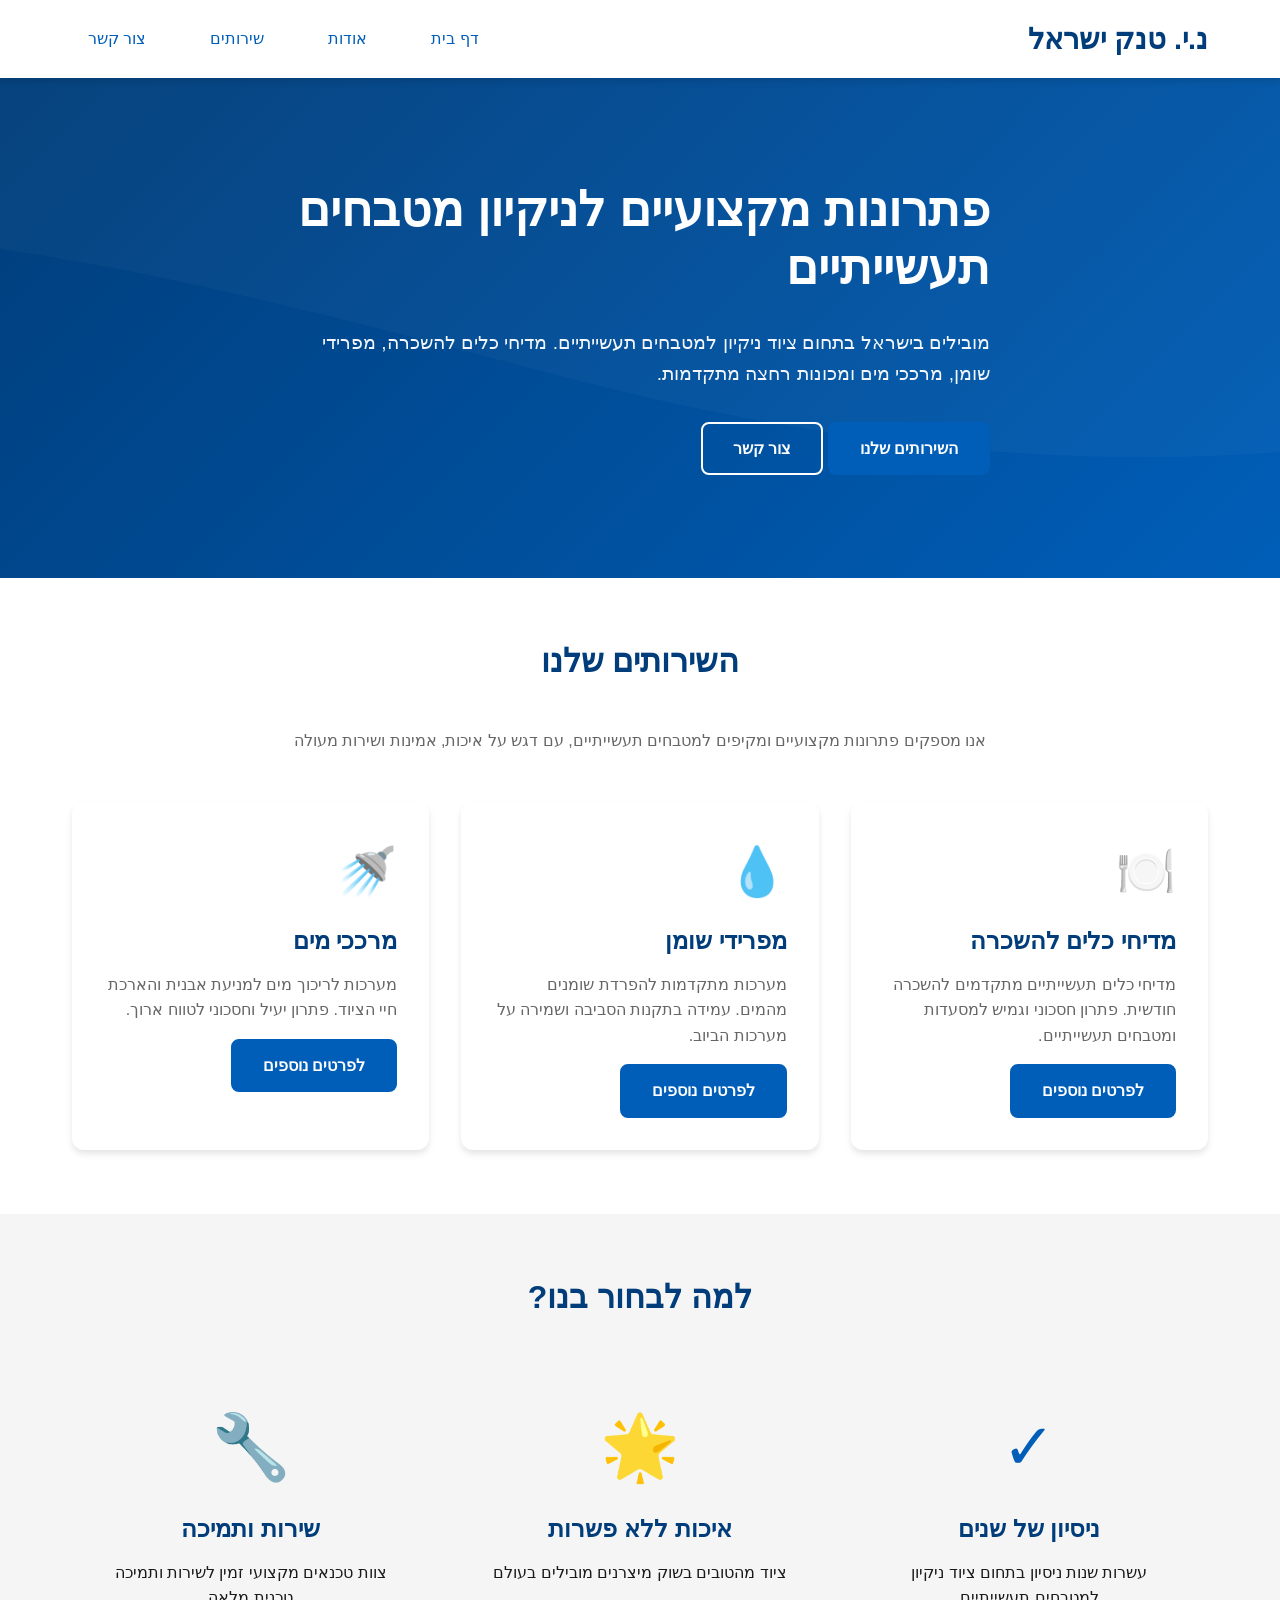
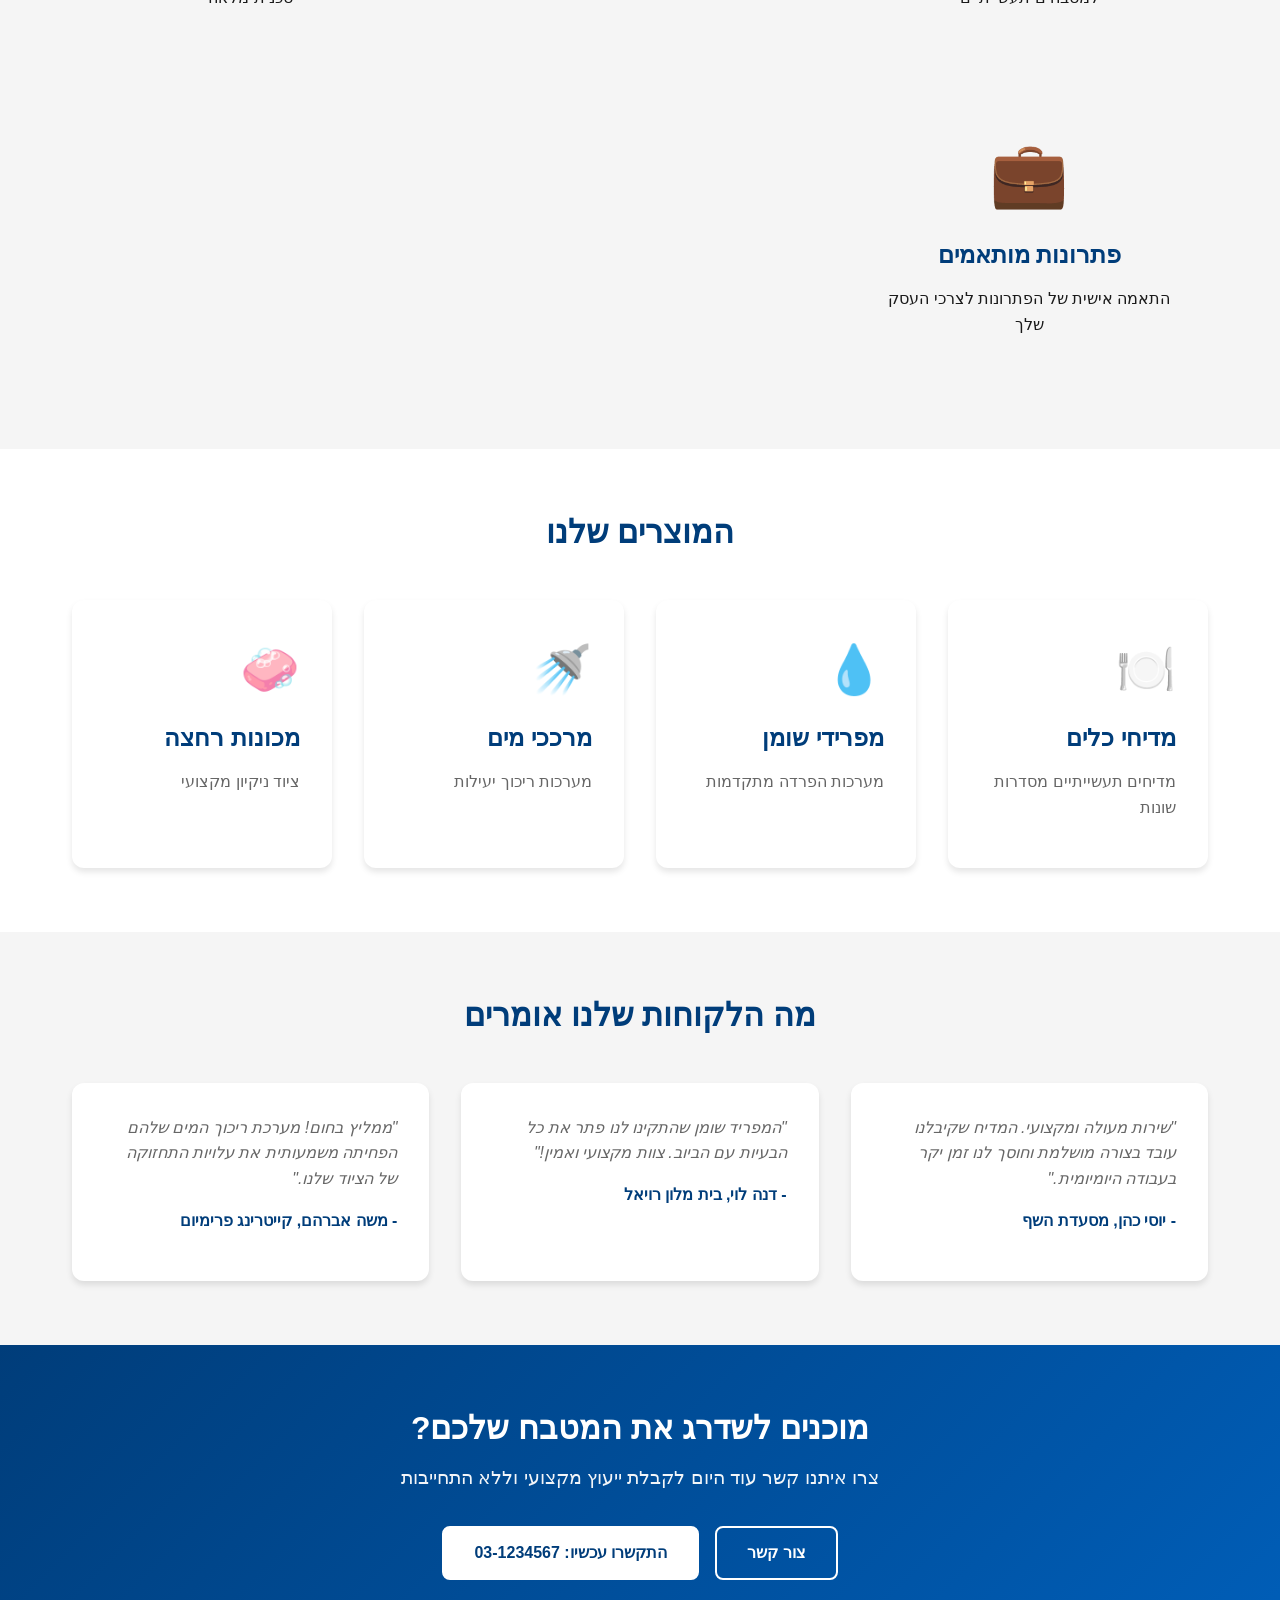
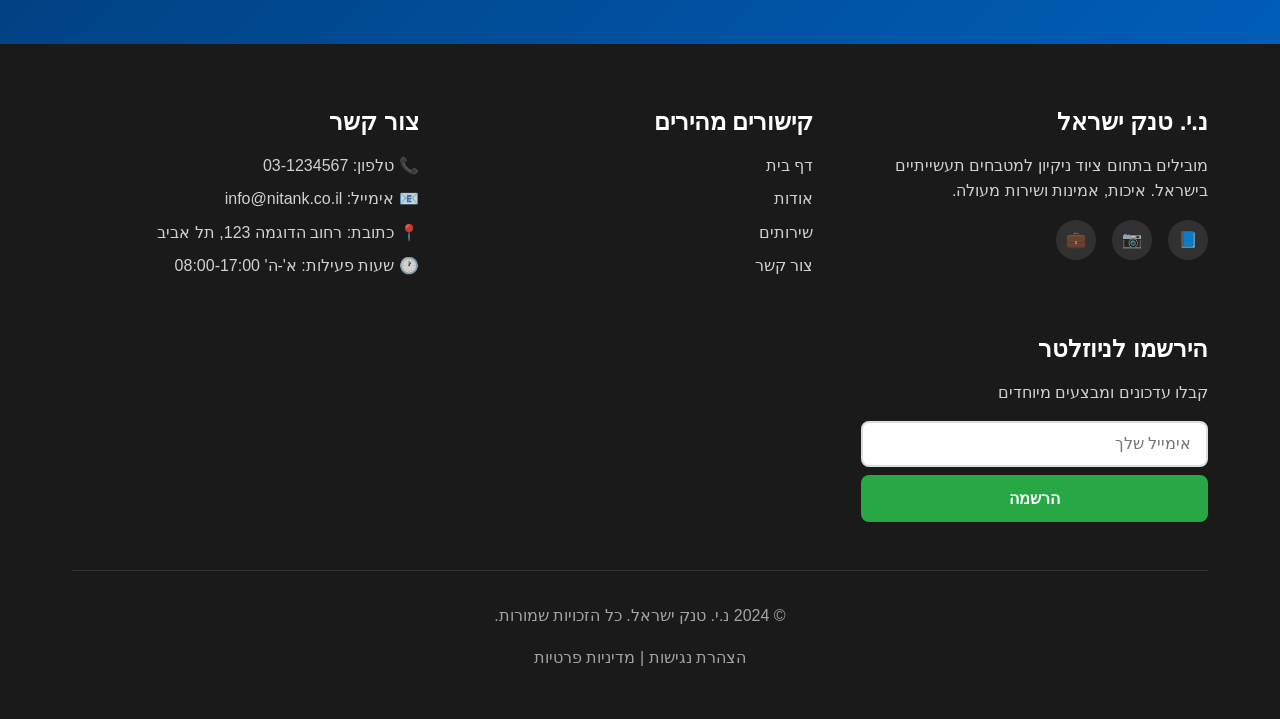
==== commit 136c0c15: "Complete nitank.co.il website clone with all pages and features Co-authored-by: mrpythonn-coder <220" ====
--- a/index.html
+++ b/index.html
@@ -3,2661 +3,252 @@
 <head>
     <meta charset="UTF-8">
     <meta name="viewport" content="width=device-width, initial-scale=1.0">
-    <title>LUXE - פלטפורמת היכרויות יוקרתית</title>
-    <style>
-        @import url('https://fonts.googleapis.com/css2?family=Inter:wght@300;400;500;600;700;800&display=swap');
-        
-        :root {
-            --primary-gold: #D4AF37;
-            --secondary-gold: #F7D794;
-            --accent-gold: #FFE55C;
-            --dark-navy: #0B1426;
-            --medium-navy: #1A2332;
-            --light-navy: #2A3441;
-            --text-primary: #FFFFFF;
-            --text-secondary: #B8C5D6;
-            --text-muted: #6B7280;
-            --success: #10B981;
-            --error: #EF4444;
-            --warning: #F59E0B;
-            --border-color: rgba(212, 175, 55, 0.2);
-            --glass-bg: rgba(255, 255, 255, 0.05);
-            --glass-border: rgba(255, 255, 255, 0.1);
-        }
-
-        * {
-            margin: 0;
-            padding: 0;
-            box-sizing: border-box;
-        }
-
-        body {
-            font-family: 'Inter', sans-serif;
-            background: linear-gradient(135deg, var(--dark-navy) 0%, var(--medium-navy) 50%, var(--light-navy) 100%);
-            color: var(--text-primary);
-            min-height: 100vh;
-            overflow-x: hidden;
-        }
-
-        body::before {
-            content: '';
-            position: fixed;
-            top: 0;
-            left: 0;
-            width: 100%;
-            height: 100%;
-            background: 
-                radial-gradient(circle at 20% 20%, rgba(212, 175, 55, 0.1) 0%, transparent 50%),
-                radial-gradient(circle at 80% 80%, rgba(212, 175, 55, 0.05) 0%, transparent 50%);
-            pointer-events: none;
-            z-index: 0;
-        }
-
-        .container {
-            max-width: 1400px;
-            margin: 0 auto;
-            padding: 0 20px;
-            position: relative;
-            z-index: 1;
-        }
-
-        /* Header Styles */
-        .header {
-            background: var(--glass-bg);
-            backdrop-filter: blur(20px);
-            border: 1px solid var(--glass-border);
-            border-radius: 20px;
-            padding: 20px 30px;
-            margin: 20px 0 30px 0;
-            box-shadow: 0 8px 32px rgba(0, 0, 0, 0.3);
-        }
-
-        .nav {
-            display: flex;
-            justify-content: space-between;
-            align-items: center;
-        }
-
-        .logo {
-            font-size: 2.5rem;
-            font-weight: 800;
-            background: linear-gradient(45deg, var(--primary-gold), var(--secondary-gold));
-            -webkit-background-clip: text;
-            -webkit-text-fill-color: transparent;
-            background-clip: text;
-            text-decoration: none;
-            letter-spacing: -1px;
-        }
-
-        .nav-links {
-            display: flex;
-            gap: 30px;
-            align-items: center;
-        }
-
-        .nav-links a {
-            color: var(--text-secondary);
-            text-decoration: none;
-            font-weight: 500;
-            padding: 10px 15px;
-            border-radius: 10px;
-            transition: all 0.3s ease;
-            position: relative;
-        }
-
-        .nav-links a:hover {
-            color: var(--primary-gold);
-            background: rgba(212, 175, 55, 0.1);
-        }
-
-        .nav-links a.active {
-            color: var(--primary-gold);
-        }
-
-        /* Button Styles */
-        .btn {
-            background: linear-gradient(45deg, var(--primary-gold), var(--secondary-gold));
-            color: var(--dark-navy);
-            border: none;
-            padding: 12px 24px;
-            border-radius: 12px;
-            font-weight: 600;
-            font-size: 14px;
-            cursor: pointer;
-            transition: all 0.3s ease;
-            text-decoration: none;
-            display: inline-flex;
-            align-items: center;
-            gap: 8px;
-            position: relative;
-            overflow: hidden;
-        }
-
-        .btn::before {
-            content: '';
-            position: absolute;
-            top: 0;
-            left: -100%;
-            width: 100%;
-            height: 100%;
-            background: linear-gradient(90deg, transparent, rgba(255, 255, 255, 0.3), transparent);
-            transition: left 0.5s ease;
-        }
-
-        .btn:hover::before {
-            left: 100%;
-        }
-
-        .btn:hover {
-            transform: translateY(-2px);
-            box-shadow: 0 8px 25px rgba(212, 175, 55, 0.4);
-        }
-
-        .btn-outline {
-            background: transparent;
-            color: var(--primary-gold);
-            border: 2px solid var(--primary-gold);
-        }
-
-        .btn-outline:hover {
-            background: var(--primary-gold);
-            color: var(--dark-navy);
-        }
-
-        .btn-secondary {
-            background: var(--glass-bg);
-            color: var(--text-primary);
-            border: 1px solid var(--glass-border);
-        }
-
-        .btn-secondary:hover {
-            background: rgba(255, 255, 255, 0.1);
-        }
-
-        /* Content Sections */
-        .content-section {
-            display: none;
-        }
-
-        .content-section.active {
-            display: block;
-        }
-
-        /* Hero Section */
-        .hero {
-            text-align: center;
-            padding: 80px 0 120px 0;
-            position: relative;
-        }
-
-        .hero-content {
-            position: relative;
-            z-index: 2;
-        }
-
-        .hero h1 {
-            font-size: 4rem;
-            font-weight: 800;
-            margin-bottom: 20px;
-            background: linear-gradient(45deg, var(--text-primary), var(--primary-gold));
-            -webkit-background-clip: text;
-            -webkit-text-fill-color: transparent;
-            background-clip: text;
-            line-height: 1.2;
-        }
-
-        .hero p {
-            font-size: 1.3rem;
-            color: var(--text-secondary);
-            margin-bottom: 40px;
-            max-width: 600px;
-            margin-left: auto;
-            margin-right: auto;
-            line-height: 1.6;
-        }
-
-        .hero-buttons {
-            display: flex;
-            gap: 20px;
-            justify-content: center;
-            flex-wrap: wrap;
-        }
-
-        /* Card Styles */
-        .glass-card {
-            background: var(--glass-bg);
-            backdrop-filter: blur(20px);
-            border: 1px solid var(--glass-border);
-            border-radius: 20px;
-            padding: 30px;
-            box-shadow: 0 8px 32px rgba(0, 0, 0, 0.3);
-            transition: all 0.3s ease;
-        }
-
-        .glass-card:hover {
-            transform: translateY(-5px);
-            box-shadow: 0 15px 50px rgba(0, 0, 0, 0.4);
-        }
-
-        /* Form Styles */
-        .form-container {
-            max-width: 500px;
-            margin: 0 auto;
-        }
-
-        .form-group {
-            margin-bottom: 20px;
-        }
-
-        .form-group label {
-            display: block;
-            margin-bottom: 8px;
-            font-weight: 600;
-            color: var(--text-primary);
-        }
-
-        .form-control {
-            width: 100%;
-            padding: 15px 20px;
-            background: rgba(255, 255, 255, 0.05);
-            border: 1px solid var(--border-color);
-            border-radius: 12px;
-            color: var(--text-primary);
-            font-size: 16px;
-            transition: all 0.3s ease;
-        }
-
-        .form-control:focus {
-            outline: none;
-            border-color: var(--primary-gold);
-            box-shadow: 0 0 0 3px rgba(212, 175, 55, 0.1);
-            background: rgba(255, 255, 255, 0.08);
-        }
-
-        .form-control::placeholder {
-            color: var(--text-muted);
-        }
-
-        /* User Type Selection */
-        .user-type-selector {
-            display: grid;
-            grid-template-columns: 1fr 1fr;
-            gap: 20px;
-            margin-bottom: 30px;
-        }
-
-        .user-type-card {
-            padding: 25px;
-            border: 2px solid var(--border-color);
-            border-radius: 15px;
-            text-align: center;
-            cursor: pointer;
-            transition: all 0.3s ease;
-            background: var(--glass-bg);
-        }
-
-        .user-type-card:hover {
-            border-color: var(--primary-gold);
-            background: rgba(212, 175, 55, 0.1);
-        }
-
-        .user-type-card.selected {
-            border-color: var(--primary-gold);
-            background: linear-gradient(135deg, rgba(212, 175, 55, 0.2), rgba(212, 175, 55, 0.1));
-        }
-
-        .user-type-card h3 {
-            color: var(--primary-gold);
-            margin-bottom: 10px;
-            font-size: 1.5rem;
-        }
-
-        .user-type-card p {
-            color: var(--text-secondary);
-            font-size: 14px;
-        }
-
-        /* Dashboard Layout */
-        .dashboard {
-            display: grid;
-            grid-template-columns: 300px 1fr 280px;
-            gap: 30px;
-            margin: 30px 0;
-        }
-
-        .sidebar {
-            background: var(--glass-bg);
-            backdrop-filter: blur(20px);
-            border: 1px solid var(--glass-border);
-            border-radius: 20px;
-            padding: 25px;
-            height: fit-content;
-            box-shadow: 0 8px 32px rgba(0, 0, 0, 0.3);
-        }
-
-        .main-content {
-            background: var(--glass-bg);
-            backdrop-filter: blur(20px);
-            border: 1px solid var(--glass-border);
-            border-radius: 20px;
-            padding: 30px;
-            box-shadow: 0 8px 32px rgba(0, 0, 0, 0.3);
-        }
-
-        /* Profile Card */
-        .profile-card {
-            background: var(--glass-bg);
-            border: 1px solid var(--glass-border);
-            border-radius: 15px;
-            padding: 20px;
-            margin-bottom: 20px;
-            transition: all 0.3s ease;
-            position: relative;
-            overflow: hidden;
-        }
-
-        .profile-card::before {
-            content: '';
-            position: absolute;
-            top: 0;
-            left: 0;
-            right: 0;
-            height: 3px;
-            background: linear-gradient(90deg, var(--primary-gold), var(--secondary-gold));
-            opacity: 0;
-            transition: opacity 0.3s ease;
-        }
-
-        .profile-card:hover {
-            transform: translateY(-3px);
-            box-shadow: 0 15px 40px rgba(0, 0, 0, 0.4);
-        }
-
-        .profile-card:hover::before {
-            opacity: 1;
-        }
-
-        .profile-header {
-            display: flex;
-            gap: 15px;
-            align-items: center;
-            margin-bottom: 15px;
-        }
-
-        .profile-avatar {
-            width: 70px;
-            height: 70px;
-            border-radius: 50%;
-            background: linear-gradient(45deg, var(--primary-gold), var(--secondary-gold));
-            display: flex;
-            align-items: center;
-            justify-content: center;
-            font-weight: 700;
-            font-size: 24px;
-            color: var(--dark-navy);
-            position: relative;
-            overflow: hidden;
-        }
-
-        .profile-avatar img {
-            width: 100%;
-            height: 100%;
-            object-fit: cover;
-            border-radius: 50%;
-        }
-
-        .profile-info h3 {
-            color: var(--text-primary);
-            margin-bottom: 5px;
-            font-size: 1.2rem;
-        }
-
-        .profile-info p {
-            color: var(--text-secondary);
-            font-size: 14px;
-        }
-
-        /* Badges */
-        .badge {
-            display: inline-block;
-            padding: 4px 8px;
-            border-radius: 8px;
-            font-size: 11px;
-            font-weight: 600;
-            margin-left: 5px;
-        }
-
-        .badge-verified {
-            background: var(--success);
-            color: white;
-        }
-
-        .badge-premium {
-            background: linear-gradient(45deg, var(--primary-gold), var(--secondary-gold));
-            color: var(--dark-navy);
-        }
-
-        .badge-online {
-            background: var(--success);
-            color: white;
-        }
-
-        /* Gallery Styles */
-        .gallery-grid {
-            display: grid;
-            grid-template-columns: repeat(auto-fill, minmax(200px, 1fr));
-            gap: 20px;
-            margin-top: 20px;
-        }
-
-        .gallery-item {
-            aspect-ratio: 1;
-            border-radius: 15px;
-            overflow: hidden;
-            position: relative;
-            cursor: pointer;
-            transition: all 0.3s ease;
-        }
-
-        .gallery-item:hover {
-            transform: scale(1.03);
-        }
-
-        .gallery-item img {
-            width: 100%;
-            height: 100%;
-            object-fit: cover;
-        }
-
-        .gallery-item .overlay {
-            position: absolute;
-            top: 0;
-            left: 0;
-            right: 0;
-            bottom: 0;
-            background: linear-gradient(45deg, rgba(212, 175, 55, 0.8), rgba(247, 215, 148, 0.8));
-            opacity: 0;
-            transition: opacity 0.3s ease;
-            display: flex;
-            align-items: center;
-            justify-content: center;
-            color: var(--dark-navy);
-            font-weight: 600;
-        }
-
-        .gallery-item:hover .overlay {
-            opacity: 1;
-        }
-
-        .upload-placeholder {
-            aspect-ratio: 1;
-            border: 2px dashed var(--border-color);
-            border-radius: 15px;
-            display: flex;
-            flex-direction: column;
-            align-items: center;
-            justify-content: center;
-            cursor: pointer;
-            transition: all 0.3s ease;
-            color: var(--text-muted);
-        }
-
-        .upload-placeholder:hover {
-            border-color: var(--primary-gold);
-            color: var(--primary-gold);
-            background: rgba(212, 175, 55, 0.05);
-        }
-
-        /* Filter Styles */
-        .filters {
-            background: rgba(255, 255, 255, 0.03);
-            padding: 20px;
-            border-radius: 15px;
-            margin-bottom: 20px;
-        }
-
-        .filter-row {
-            display: grid;
-            grid-template-columns: 1fr 1fr;
-            gap: 15px;
-            margin-bottom: 15px;
-        }
-
-        .filter-group label {
-            display: block;
-            margin-bottom: 5px;
-            font-size: 14px;
-            color: var(--text-secondary);
-        }
-
-        /* Chat Styles */
-        .chat-container {
-            height: 500px;
-            display: flex;
-            flex-direction: column;
-        }
-
-        .chat-messages {
-            flex: 1;
-            overflow-y: auto;
-            padding: 20px 0;
-            border-bottom: 1px solid var(--border-color);
-            margin-bottom: 15px;
-        }
-
-        .message {
-            margin-bottom: 15px;
-            padding: 12px 18px;
-            border-radius: 18px;
-            max-width: 70%;
-            word-wrap: break-word;
-        }
-
-        .message.sent {
-            background: linear-gradient(45deg, var(--primary-gold), var(--secondary-gold));
-            color: var(--dark-navy);
-            margin-left: auto;
-            border-bottom-right-radius: 5px;
-        }
-
-        .message.received {
-            background: rgba(255, 255, 255, 0.1);
-            color: var(--text-primary);
-            border-bottom-left-radius: 5px;
-        }
-
-        .chat-input {
-            display: flex;
-            gap: 10px;
-        }
-
-        .chat-input input {
-            flex: 1;
-            padding: 12px 18px;
-            background: rgba(255, 255, 255, 0.05);
-            border: 1px solid var(--border-color);
-            border-radius: 25px;
-            color: var(--text-primary);
-        }
-
-        /* Admin Panel */
-        .admin-stats {
-            display: grid;
-            grid-template-columns: repeat(auto-fit, minmax(200px, 1fr));
-            gap: 20px;
-            margin-bottom: 30px;
-        }
-
-        .stat-card {
-            background: linear-gradient(135deg, var(--primary-gold), var(--secondary-gold));
-            color: var(--dark-navy);
-            padding: 25px;
-            border-radius: 15px;
-            text-align: center;
-        }
-
-        .stat-card h3 {
-            font-size: 2.5rem;
-            font-weight: 800;
-            margin-bottom: 5px;
-        }
-
-        .stat-card p {
-            font-weight: 600;
-            opacity: 0.8;
-        }
-
-        /* Modal Styles */
-        .modal {
-            display: none;
-            position: fixed;
-            top: 0;
-            left: 0;
-            width: 100%;
-            height: 100%;
-            background: rgba(0, 0, 0, 0.8);
-            backdrop-filter: blur(5px);
-            z-index: 1000;
-        }
-
-        .modal-content {
-            background: var(--glass-bg);
-            backdrop-filter: blur(20px);
-            border: 1px solid var(--glass-border);
-            margin: 5% auto;
-            padding: 30px;
-            border-radius: 20px;
-            max-width: 600px;
-            position: relative;
-            box-shadow: 0 20px 60px rgba(0, 0, 0, 0.5);
-        }
-
-        .modal-close {
-            position: absolute;
-            top: 15px;
-            right: 20px;
-            font-size: 28px;
-            font-weight: bold;
-            cursor: pointer;
-            color: var(--text-muted);
-            transition: color 0.3s ease;
-        }
-
-        .modal-close:hover {
-            color: var(--primary-gold);
-        }
-
-        /* Notification */
-        .notification {
-            position: fixed;
-            top: 20px;
-            right: 20px;
-            padding: 15px 20px;
-            border-radius: 12px;
-            font-weight: 600;
-            z-index: 1001;
-            opacity: 0;
-            transform: translateY(-20px);
-            transition: all 0.3s ease;
-        }
-
-        .notification.show {
-            opacity: 1;
-            transform: translateY(0);
-        }
-
-        .notification.success {
-            background: var(--success);
-            color: white;
-        }
-
-        .notification.error {
-            background: var(--error);
-            color: white;
-        }
-
-        /* Message Alert */
-        .message-alert {
-            position: fixed;
-            top: 100px;
-            right: 20px;
-            max-width: 350px;
-            background: var(--glass-bg);
-            backdrop-filter: blur(20px);
-            border: 1px solid var(--primary-gold);
-            border-radius: 15px;
-            padding: 20px;
-            z-index: 1002;
-            opacity: 0;
-            transform: translateX(100%);
-            transition: all 0.4s ease;
-            box-shadow: 0 15px 40px rgba(0, 0, 0, 0.3);
-        }
-
-        .message-alert.show {
-            opacity: 1;
-            transform: translateX(0);
-        }
-
-        .message-alert-header {
-            display: flex;
-            align-items: center;
-            gap: 15px;
-            margin-bottom: 10px;
-        }
-
-        .message-alert-avatar {
-            width: 40px;
-            height: 40px;
-            border-radius: 50%;
-            background: linear-gradient(45deg, var(--primary-gold), var(--secondary-gold));
-            display: flex;
-            align-items: center;
-            justify-content: center;
-            color: var(--dark-navy);
-            font-weight: 700;
-            font-size: 16px;
-        }
-
-        .message-alert-content h4 {
-            color: var(--primary-gold);
-            margin: 0;
-            font-size: 14px;
-        }
-
-        .message-alert-content p {
-            color: var(--text-secondary);
-            margin: 0;
-            font-size: 12px;
-        }
-
-        .message-alert-text {
-            color: var(--text-primary);
-            margin-bottom: 15px;
-            font-size: 14px;
-            line-height: 1.4;
-        }
-
-        .message-alert-actions {
-            display: flex;
-            gap: 10px;
-        }
-
-        .message-alert-btn {
-            padding: 8px 15px;
-            border: none;
-            border-radius: 8px;
-            font-size: 12px;
-            font-weight: 600;
-            cursor: pointer;
-            transition: all 0.3s ease;
-        }
-
-        .message-alert-btn.primary {
-            background: linear-gradient(45deg, var(--primary-gold), var(--secondary-gold));
-            color: var(--dark-navy);
-        }
-
-        .message-alert-btn.secondary {
-            background: transparent;
-            color: var(--text-secondary);
-            border: 1px solid var(--border-color);
-        }
-
-        .message-alert-btn:hover {
-            transform: translateY(-2px);
-        }
-
-        /* Responsive Design */
-        @media (max-width: 1024px) {
-            .dashboard {
-                grid-template-columns: 1fr;
-            }
-            
-            .nav-links {
-                display: none;
-            }
-        }
-
-        @media (max-width: 768px) {
-            .hero h1 {
-                font-size: 2.5rem;
-            }
-            
-            .hero p {
-                font-size: 1.1rem;
-            }
-            
-            .user-type-selector {
-                grid-template-columns: 1fr;
-            }
-            
-            .hero-buttons {
-                flex-direction: column;
-                align-items: center;
-            }
-            
-            .gallery-grid {
-                grid-template-columns: repeat(auto-fill, minmax(150px, 1fr));
-                gap: 15px;
-            }
-        }
-
-        /* Loading Animation */
-        @keyframes shimmer {
-            0% { background-position: -200px 0; }
-            100% { background-position: calc(200px + 100%) 0; }
-        }
-
-        .loading {
-            background: linear-gradient(90deg, transparent, rgba(212, 175, 55, 0.1), transparent);
-            background-size: 200px 100%;
-            animation: shimmer 1.5s infinite;
-        }
-
-        /* Scrollbar Styling */
-        ::-webkit-scrollbar {
-            width: 8px;
-        }
-
-        ::-webkit-scrollbar-track {
-            background: var(--medium-navy);
-        }
-
-        ::-webkit-scrollbar-thumb {
-            background: var(--primary-gold);
-            border-radius: 4px;
-        }
-
-        ::-webkit-scrollbar-thumb:hover {
-            background: var(--secondary-gold);
-        }
-    </style>
+    <meta name="description" content="נ.י. טנק ישראל - פתרונות מובילים לניקיון מטבחים תעשייתיים, מדיחי כלים להשכרה, מפרידי שומן ומכונות רחצה">
+    <meta name="keywords" content="מדיחי כלים, מפרידי שומן, מטבחים תעשייתיים, ניקיון מטבחים, טנק ישראל">
+    <meta name="author" content="Nitank Israel">
+    <title>נ.י. טנק ישראל - פתרונות לניקיון מטבחים תעשייתיים</title>
+    
+    <!-- Favicon -->
+    <link rel="icon" type="image/x-icon" href="favicon.ico">
+    
+    <!-- Stylesheet -->
+    <link rel="stylesheet" href="style.css">
+    
+    <!-- Open Graph Meta Tags -->
+    <meta property="og:title" content="נ.י. טנק ישראל - פתרונות לניקיון מטבחים תעשייתיים">
+    <meta property="og:description" content="מובילים בפתרונות ניקיון למטבחים תעשייתיים - מדיחי כלים, מפרידי שומן ועוד">
+    <meta property="og:type" content="website">
 </head>
 <body>
-    <div class="container">
-        <!-- Header -->
-        <header class="header">
-            <nav class="nav">
-                <a href="#" class="logo" onclick="showSection('home')">LUXE</a>
-                <div class="nav-links" id="nav-links" style="display: none;">
-                    <a href="#" onclick="showSection('discover')" id="nav-discover">גלה</a>
-                    <a href="#" onclick="showSection('messages')" id="nav-messages">הודעות</a>
-                    <a href="#" onclick="showSection('gallery')" id="nav-gallery">גלריה</a>
-                    <a href="#" onclick="showSection('profile')" id="nav-profile">פרופיל</a>
-                    <a href="#" onclick="showSection('admin')" id="nav-admin" style="display: none;">ניהול</a>
-                    <a href="#" onclick="logout()" id="nav-logout" style="display: none;">יציאה</a>
-                </div>
-                
-                <!-- Storage Status (Development) -->
-                <div id="storageStatus" style="display: none; font-size: 12px; color: var(--text-muted); margin-left: 20px;">
-                    💾 <span id="storageInfo">טוען...</span>
-                </div>
+    <!-- Skip to main content for accessibility -->
+    <a href="#main-content" class="skip-link">דלג לתוכן הראשי</a>
+
+    <!-- Header & Navigation -->
+    <header class="header">
+        <div class="container">
+            <nav class="navbar">
+                <a href="index.html" class="logo">
+                    <span>נ.י. טנק ישראל</span>
+                </a>
+                
+                <button class="menu-toggle" aria-label="תפריט ניווט" aria-expanded="false">
+                    <span></span>
+                    <span></span>
+                    <span></span>
+                </button>
+                
+                <ul class="nav-menu">
+                    <li><a href="index.html" class="nav-link active">דף בית</a></li>
+                    <li><a href="about.html" class="nav-link">אודות</a></li>
+                    <li><a href="services.html" class="nav-link">שירותים</a></li>
+                    <li><a href="contact.html" class="nav-link">צור קשר</a></li>
+                </ul>
             </nav>
-        </header>
-
-        <!-- Home Section -->
-        <section class="content-section active" id="home">
-            <div class="hero">
+        </div>
+    </header>
+
+    <!-- Main Content -->
+    <main id="main-content">
+        <!-- Hero Section -->
+        <section class="hero">
+            <div class="container">
                 <div class="hero-content">
-                    <h1>פלטפורמת היכרויות יוקרתית</h1>
-                    <p>המקום שבו נפגשים אנשים מבוססים עם אנשים שמחפשים חוויות חיים ברמה גבוהה</p>
+                    <h1>פתרונות מקצועיים לניקיון מטבחים תעשייתיים</h1>
+                    <p>מובילים בישראל בתחום ציוד ניקיון למטבחים תעשייתיים. מדיחי כלים להשכרה, מפרידי שומן, מרככי מים ומכונות רחצה מתקדמות.</p>
                     <div class="hero-buttons">
-                        <button class="btn" onclick="showSection('register')">הצטרפות לקהילה</button>
-                        <button class="btn btn-outline" onclick="showSection('login')">התחברות</button>
-                    </div>
-                </div>
-            </div>
-        </section>
-
-        <!-- Registration Section -->
-        <section class="content-section" id="register">
-            <div class="form-container glass-card">
-                <h2 style="text-align: center; margin-bottom: 30px; color: var(--primary-gold); font-size: 2rem;">הצטרפות לקהילה</h2>
-                
-                <div class="user-type-selector">
-                    <div class="user-type-card" onclick="selectUserType('sugar_daddy')">
-                        <h3>💼 שוגר דדי</h3>
-                        <p>אני מבוסס/ת כלכלית ומחפש/ת להכיר אנשים מעניינים</p>
-                    </div>
-                    <div class="user-type-card" onclick="selectUserType('sugar_baby')">
-                        <h3>✨ שוגר בייב</h3>
-                        <p>אני מחפש/ת מישהו מבוסס לחוויות חיים משודרגות</p>
-                    </div>
-                </div>
-
-                <form id="registerForm">
-                    <div class="form-group">
-                        <label>כינוי</label>
-                        <input type="text" class="form-control" name="username" required placeholder="הכינוי שלך">
-                    </div>
-
-                    <div class="form-group">
-                        <label>כתובת אימייל</label>
-                        <input type="email" class="form-control" name="email" required placeholder="your@email.com">
-                    </div>
-
-                    <div class="form-group">
-                        <label>סיסמה</label>
-                        <input type="password" class="form-control" name="password" required placeholder="סיסמה חזקה">
-                    </div>
-
-                    <div class="form-group">
-                        <label>גיל</label>
-                        <input type="number" class="form-control" name="age" min="18" max="99" required placeholder="גילך">
-                    </div>
-
-                    <div class="form-group">
-                        <label>מיקום</label>
-                        <input type="text" class="form-control" name="location" required placeholder="עיר מגורים">
-                    </div>
-
-                    <div class="form-group">
-                        <label>תיאור אישי</label>
-                        <textarea class="form-control" name="bio" rows="4" placeholder="ספר/י משהו על עצמך..."></textarea>
-                    </div>
-
-                    <div id="sugarDaddyFields" style="display: none;">
-                        <div class="form-group">
-                            <label>מקצוע</label>
-                            <input type="text" class="form-control" name="profession" placeholder="התחום המקצועי שלך">
-                        </div>
-                        <div class="form-group">
-                            <label>ציפיות מהקשר</label>
-                            <textarea class="form-control" name="expectations" rows="3" placeholder="מה אתה מחפש בקשר?"></textarea>
-                        </div>
-                        <div class="form-group">
-                            <label>סגנון חיים</label>
-                            <textarea class="form-control" name="lifestyle" rows="3" placeholder="תאר את סגנון החיים שלך"></textarea>
-                        </div>
-                    </div>
-
-                    <div id="sugarBabyFields" style="display: none;">
-                        <div class="form-group">
-                            <label>שאיפות</label>
-                            <textarea class="form-control" name="aspirations" rows="3" placeholder="מה השאיפות שלך?"></textarea>
-                        </div>
-                        <div class="form-group">
-                            <label>מה אני מציע/ה לקשר</label>
-                            <textarea class="form-control" name="offering" rows="3" placeholder="מה אתה יכול להביא לקשר?"></textarea>
-                        </div>
-                        <div class="form-group">
-                            <label>ציפיות לתמיכה</label>
-                            <textarea class="form-control" name="support_expectations" rows="3" placeholder="איך אתה רואה את התמיכה?"></textarea>
-                        </div>
-                    </div>
-
-                    <button type="submit" class="btn" style="width: 100%; margin-top: 20px;">הצטרפות לקהילה</button>
-                </form>
-            </div>
-        </section>
-
-        <!-- Login Section -->
-        <section class="content-section" id="login">
-            <div class="form-container glass-card">
-                <h2 style="text-align: center; margin-bottom: 30px; color: var(--primary-gold); font-size: 2rem;">התחברות</h2>
-                <form id="loginForm">
-                    <div class="form-group">
-                        <label>כתובת אימייל</label>
-                        <input type="email" class="form-control" name="email" required placeholder="your@email.com">
-                    </div>
-                    <div class="form-group">
-                        <label>סיסמה</label>
-                        <input type="password" class="form-control" name="password" required placeholder="הסיסמה שלך">
-                    </div>
-                    <button type="submit" class="btn" style="width: 100%; margin-top: 20px;">התחברות</button>
-                </form>
-            </div>
-        </section>
-
-        <!-- Discover Section -->
-        <section class="content-section" id="discover">
-            <div class="dashboard">
-                <aside class="sidebar">
-                    <h3 style="color: var(--primary-gold); margin-bottom: 20px;">🔍 חיפוש וסינון</h3>
-                    <div class="filters">
-                        <div class="filter-group">
-                            <label>סוג פרופיל</label>
-                            <select class="form-control" id="userTypeFilter">
-                                <option value="">הכל</option>
-                                <option value="sugar_daddy">שוגר דדי</option>
-                                <option value="sugar_baby">שוגר בייב</option>
-                            </select>
-                        </div>
-                        <div class="filter-row">
-                            <div class="filter-group">
-                                <label>גיל מינימום</label>
-                                <input type="number" class="form-control" id="minAge" min="18" max="99" placeholder="18">
-                            </div>
-                            <div class="filter-group">
-                                <label>גיל מקסימום</label>
-                                <input type="number" class="form-control" id="maxAge" min="18" max="99" placeholder="99">
-                            </div>
-                        </div>
-                        <div class="filter-group">
-                            <label>מיקום</label>
-                            <input type="text" class="form-control" id="locationFilter" placeholder="עיר או אזור">
-                        </div>
-                        <div class="filter-group">
-                            <label>סטטוס</label>
-                            <select class="form-control" id="statusFilter">
-                                <option value="">הכל</option>
-                                <option value="online">מחובר כעת</option>
-                                <option value="verified">מאומת</option>
-                                <option value="premium">פרימיום</option>
-                            </select>
-                        </div>
-                        <button class="btn" onclick="applyFilters()" style="width: 100%; margin-top: 15px;">חפש</button>
-                    </div>
-                </aside>
-
-                <main class="main-content">
-                    <h2 style="color: var(--primary-gold); margin-bottom: 20px;">חברי הקהילה</h2>
-                    <div id="profilesContainer">
-                        <!-- Dynamic content -->
-                    </div>
-                </main>
-
-                <aside class="sidebar">
-                    <h3 style="color: var(--primary-gold); margin-bottom: 20px;">👤 הפרופיל שלי</h3>
-                    <div class="profile-card">
-                        <div class="profile-header">
-                            <div class="profile-avatar" id="myAvatar">
-                                <img id="myProfileImage" style="display: none;" />
-                                <span id="myAvatarText">?</span>
-                            </div>
-                            <div class="profile-info">
-                                <h3 id="myName">משתמש</h3>
-                                <p id="myLocation">מיקום</p>
-                            </div>
-                        </div>
-                        <button class="btn" onclick="showSection('profile')" style="width: 100%;">עריכת פרופיל</button>
-                    </div>
-                    
-                    <div style="margin-top: 20px;">
-                        <h4 style="color: var(--primary-gold); margin-bottom: 15px;">📊 סטטיסטיקות</h4>
-                        <div style="background: rgba(255, 255, 255, 0.03); padding: 15px; border-radius: 10px;">
-                            <p style="margin-bottom: 8px; color: var(--text-secondary);">צפיות בפרופיל: <span id="profileViews" style="color: var(--primary-gold);">0</span></p>
-                            <p style="color: var(--text-secondary);">הודעות: <span id="messagesCount" style="color: var(--primary-gold);">0</span></p>
-                        </div>
-                    </div>
-                </aside>
-            </div>
-        </section>
-
-        <!-- Messages Section -->
-        <section class="content-section" id="messages">
-            <div class="dashboard">
-                <aside class="sidebar">
-                    <h3 style="color: var(--primary-gold); margin-bottom: 20px;">💬 השיחות שלי</h3>
-                    <div id="chatList">
-                        <!-- Dynamic content -->
-                    </div>
-                </aside>
-
-                <main class="main-content">
-                    <div class="chat-container" id="chatContainer">
-                        <div class="chat-messages" id="chatMessages">
-                            <div style="text-align: center; color: var(--text-muted); margin-top: 200px;">
-                                <h3>💬 בחר שיחה</h3>
-                                <p>בחר שיחה מהרשימה כדי להתחיל לשוחח</p>
-                            </div>
-                        </div>
-                        <div class="chat-input">
-                            <input type="text" id="messageInput" placeholder="הקלד הודעה..." disabled>
-                            <button class="btn" onclick="sendMessage()" disabled id="sendBtn">שלח</button>
-                        </div>
-                    </div>
-                </main>
-
-                <aside class="sidebar">
-                    <h3 style="color: var(--primary-gold); margin-bottom: 20px;">🌟 משתמשים פעילים</h3>
-                    <div id="activeUsers">
-                        <!-- Dynamic content -->
-                    </div>
-                </aside>
-            </div>
-        </section>
-
-        <!-- Gallery Section -->
-        <section class="content-section" id="gallery">
-            <div class="form-container">
-                <div class="glass-card">
-                    <h2 style="color: var(--primary-gold); margin-bottom: 20px;">🖼️ הגלריה שלי</h2>
-                    <p style="color: var(--text-secondary); margin-bottom: 30px;">שתף את הרגעים המיוחדים שלך עם הקהילה</p>
-                    
-                    <h3 style="color: var(--text-primary); margin-bottom: 15px;">תמונות ציבוריות</h3>
-                    <div class="gallery-grid" id="publicGallery">
-                        <div class="upload-placeholder" onclick="uploadImage('public')">
-                            <div style="font-size: 2rem; margin-bottom: 10px;">📷</div>
-                            <div>הוסף תמונה ציבורית</div>
-                        </div>
-                    </div>
-                    
-                    <h3 style="color: var(--text-primary); margin: 30px 0 15px 0;">תמונות פרטיות</h3>
-                    <p style="color: var(--text-secondary); font-size: 14px; margin-bottom: 15px;">תמונות שדורשות אישור צפייה</p>
-                    <div class="gallery-grid" id="privateGallery">
-                        <div class="upload-placeholder" onclick="uploadImage('private')">
-                            <div style="font-size: 2rem; margin-bottom: 10px;">🔒</div>
-                            <div>הוסף תמונה פרטית</div>
-                        </div>
-                    </div>
-                </div>
-            </div>
-        </section>
-
-        <!-- Profile Section -->
-        <section class="content-section" id="profile">
-            <div class="form-container glass-card">
-                <h2 style="color: var(--primary-gold); margin-bottom: 30px; text-align: center;">⚙️ עריכת פרופיל</h2>
-                
-                <div style="text-align: center; margin-bottom: 30px;">
-                    <div class="profile-avatar" style="width: 120px; height: 120px; margin: 0 auto 20px; font-size: 3rem;" onclick="uploadProfileImage()">
-                        <img id="profileImagePreview" style="display: none;" />
-                        <span id="profileAvatarText">📷</span>
-                    </div>
-                    <button class="btn btn-outline" onclick="uploadProfileImage()">החלף תמונת פרופיל</button>
-                </div>
-                
-                <form id="profileForm">
-                    <div class="form-group">
-                        <label>כינוי</label>
-                        <input type="text" class="form-control" id="profileUsername" name="username">
-                    </div>
-                    <div class="form-group">
-                        <label>תיאור אישי</label>
-                        <textarea class="form-control" id="profileBio" name="bio" rows="4"></textarea>
-                    </div>
-                    <div class="form-group">
-                        <label>מיקום</label>
-                        <input type="text" class="form-control" id="profileLocation" name="location">
-                    </div>
-                    
-                    <div style="border-top: 1px solid var(--border-color); padding-top: 25px; margin-top: 25px;">
-                        <h3 style="color: var(--primary-gold); margin-bottom: 20px;">🔐 אימות פרופיל</h3>
-                        <p style="color: var(--text-secondary); margin-bottom: 20px;">אמת את הפרופיל שלך כדי לקבל אמון נוסף מהקהילה</p>
-                        <button type="button" class="btn btn-outline" onclick="startVerification()">התחל אימות</button>
-                    </div>
-                    
-                    <button type="submit" class="btn" style="width: 100%; margin-top: 25px;">שמור שינויים</button>
-                </form>
-            </div>
-        </section>
-
-        <!-- Admin Section -->
-        <section class="content-section" id="admin">
-            <div class="glass-card">
-                <h2 style="color: var(--primary-gold); margin-bottom: 30px;">🛠️ פאנל ניהול</h2>
-                
-                <div class="admin-stats">
-                    <div class="stat-card">
-                        <h3 id="totalUsers">0</h3>
-                        <p>סה"כ משתמשים</p>
-                    </div>
-                    <div class="stat-card">
-                        <h3 id="totalSugarDaddies">0</h3>
-                        <p>שוגר דדי</p>
-                    </div>
-                    <div class="stat-card">
-                        <h3 id="totalSugarBabies">0</h3>
-                        <p>שוגר בייב</p>
-                    </div>
-                    <div class="stat-card">
-                        <h3 id="totalMessages">0</h3>
-                        <p>הודעות</p>
-                    </div>
-                </div>
-
-                <div style="display: flex; gap: 15px; margin-bottom: 30px; flex-wrap: wrap;">
-                    <button class="btn" onclick="exportUsers()">📊 יצוא נתונים</button>
-                    <button class="btn btn-outline" onclick="showReports()">📈 דוחות מפורטים</button>
-                    <button class="btn btn-outline" onclick="manageReports()">🚨 ניהול דיווחים</button>
-                </div>
-
-                <div style="background: rgba(255, 255, 255, 0.03); padding: 25px; border-radius: 15px;">
-                    <h3 style="color: var(--primary-gold); margin-bottom: 20px;">👥 ניהול משתמשים</h3>
-                    <div id="usersList">
-                        <!-- Dynamic content -->
-                    </div>
-                </div>
-            </div>
-        </section>
-    </div>
-
-    <!-- Modals -->
-    <div id="verificationModal" class="modal">
-        <div class="modal-content">
-            <span class="modal-close" onclick="closeModal('verificationModal')">&times;</span>
-            <h3 style="color: var(--primary-gold); margin-bottom: 20px;">🔐 אימות פרופיל</h3>
-            <p style="color: var(--text-secondary); margin-bottom: 20px;">כדי לאמת את הפרופיל שלך, אנא העלה תמונה ברורה של עצמך המוכיחה שאתה אמיתי.</p>
-            <div class="form-group">
-                <label>העלה תמונה לאימות</label>
-                <input type="file" class="form-control" id="verificationImage" accept="image/*">
-            </div>
-            <button class="btn" onclick="submitVerification()">שלח לאימות</button>
+                        <a href="services.html" class="btn btn-primary">השירותים שלנו</a>
+                        <a href="contact.html" class="btn btn-outline">צור קשר</a>
+                    </div>
+                </div>
+            </div>
+        </section>
+
+        <!-- Services Overview -->
+        <section class="section" id="services">
+            <div class="container">
+                <h2 class="text-center mb-4">השירותים שלנו</h2>
+                <p class="text-center mb-4" style="max-width: 700px; margin-left: auto; margin-right: auto; color: #666;">
+                    אנו מספקים פתרונות מקצועיים ומקיפים למטבחים תעשייתיים, עם דגש על איכות, אמינות ושירות מעולה
+                </p>
+                
+                <div class="grid grid-3">
+                    <div class="card">
+                        <div class="card-icon">🍽️</div>
+                        <h3 class="card-title">מדיחי כלים להשכרה</h3>
+                        <p class="card-text">מדיחי כלים תעשייתיים מתקדמים להשכרה חודשית. פתרון חסכוני וגמיש למסעדות ומטבחים תעשייתיים.</p>
+                        <a href="services.html#dishwashers" class="btn btn-primary">לפרטים נוספים</a>
+                    </div>
+                    
+                    <div class="card">
+                        <div class="card-icon">💧</div>
+                        <h3 class="card-title">מפרידי שומן</h3>
+                        <p class="card-text">מערכות מתקדמות להפרדת שומנים מהמים. עמידה בתקנות הסביבה ושמירה על מערכות הביוב.</p>
+                        <a href="services.html#oil-separators" class="btn btn-primary">לפרטים נוספים</a>
+                    </div>
+                    
+                    <div class="card">
+                        <div class="card-icon">🚿</div>
+                        <h3 class="card-title">מרככי מים</h3>
+                        <p class="card-text">מערכות לריכוך מים למניעת אבנית והארכת חיי הציוד. פתרון יעיל וחסכוני לטווח ארוך.</p>
+                        <a href="services.html#water-softeners" class="btn btn-primary">לפרטים נוספים</a>
+                    </div>
+                </div>
+            </div>
+        </section>
+
+        <!-- Why Choose Us -->
+        <section class="section section-alt" id="why-us">
+            <div class="container">
+                <h2 class="text-center mb-4">למה לבחור בנו?</h2>
+                
+                <div class="grid grid-2">
+                    <div class="service-item">
+                        <div class="service-icon">✓</div>
+                        <h3>ניסיון של שנים</h3>
+                        <p>עשרות שנות ניסיון בתחום ציוד ניקיון למטבחים תעשייתיים</p>
+                    </div>
+                    
+                    <div class="service-item">
+                        <div class="service-icon">🌟</div>
+                        <h3>איכות ללא פשרות</h3>
+                        <p>ציוד מהטובים בשוק מיצרנים מובילים בעולם</p>
+                    </div>
+                    
+                    <div class="service-item">
+                        <div class="service-icon">🔧</div>
+                        <h3>שירות ותמיכה</h3>
+                        <p>צוות טכנאים מקצועי זמין לשירות ותמיכה טכנית מלאה</p>
+                    </div>
+                    
+                    <div class="service-item">
+                        <div class="service-icon">💼</div>
+                        <h3>פתרונות מותאמים</h3>
+                        <p>התאמה אישית של הפתרונות לצרכי העסק שלך</p>
+                    </div>
+                </div>
+            </div>
+        </section>
+
+        <!-- Products Highlights -->
+        <section class="section" id="products">
+            <div class="container">
+                <h2 class="text-center mb-4">המוצרים שלנו</h2>
+                
+                <div class="grid grid-4">
+                    <div class="card">
+                        <div class="card-icon">🍽️</div>
+                        <h3 class="card-title">מדיחי כלים</h3>
+                        <p class="card-text">מדיחים תעשייתיים מסדרות שונות</p>
+                    </div>
+                    
+                    <div class="card">
+                        <div class="card-icon">💧</div>
+                        <h3 class="card-title">מפרידי שומן</h3>
+                        <p class="card-text">מערכות הפרדה מתקדמות</p>
+                    </div>
+                    
+                    <div class="card">
+                        <div class="card-icon">🚿</div>
+                        <h3 class="card-title">מרככי מים</h3>
+                        <p class="card-text">מערכות ריכוך יעילות</p>
+                    </div>
+                    
+                    <div class="card">
+                        <div class="card-icon">🧼</div>
+                        <h3 class="card-title">מכונות רחצה</h3>
+                        <p class="card-text">ציוד ניקיון מקצועי</p>
+                    </div>
+                </div>
+            </div>
+        </section>
+
+        <!-- Testimonials -->
+        <section class="section section-alt" id="testimonials">
+            <div class="container">
+                <h2 class="text-center mb-4">מה הלקוחות שלנו אומרים</h2>
+                
+                <div class="grid grid-3">
+                    <div class="card">
+                        <p class="card-text" style="font-style: italic;">"שירות מעולה ומקצועי. המדיח שקיבלנו עובד בצורה מושלמת וחוסך לנו זמן יקר בעבודה היומיומית."</p>
+                        <p style="font-weight: 600; color: #003d7a; margin-top: 1rem;">- יוסי כהן, מסעדת השף</p>
+                    </div>
+                    
+                    <div class="card">
+                        <p class="card-text" style="font-style: italic;">"המפריד שומן שהתקינו לנו פתר את כל הבעיות עם הביוב. צוות מקצועי ואמין!"</p>
+                        <p style="font-weight: 600; color: #003d7a; margin-top: 1rem;">- דנה לוי, בית מלון רויאל</p>
+                    </div>
+                    
+                    <div class="card">
+                        <p class="card-text" style="font-style: italic;">"ממליץ בחום! מערכת ריכוך המים שלהם הפחיתה משמעותית את עלויות התחזוקה של הציוד שלנו."</p>
+                        <p style="font-weight: 600; color: #003d7a; margin-top: 1rem;">- משה אברהם, קייטרינג פרימיום</p>
+                    </div>
+                </div>
+            </div>
+        </section>
+
+        <!-- Call to Action -->
+        <section class="section" id="cta" style="background: linear-gradient(135deg, #003d7a 0%, #005eb8 100%); color: white;">
+            <div class="container text-center">
+                <h2 style="color: white; margin-bottom: 1rem;">מוכנים לשדרג את המטבח שלכם?</h2>
+                <p style="font-size: 1.2rem; margin-bottom: 2rem; opacity: 0.95;">צרו איתנו קשר עוד היום לקבלת ייעוץ מקצועי וללא התחייבות</p>
+                <div style="display: flex; gap: 1rem; justify-content: center; flex-wrap: wrap;">
+                    <a href="contact.html" class="btn btn-outline">צור קשר</a>
+                    <a href="tel:03-1234567" class="btn" style="background: white; color: #003d7a; border-color: white;">התקשרו עכשיו: 03-1234567</a>
+                </div>
+            </div>
+        </section>
+    </main>
+
+    <!-- Footer -->
+    <footer class="footer">
+        <div class="container">
+            <div class="footer-content">
+                <div class="footer-section">
+                    <h3>נ.י. טנק ישראל</h3>
+                    <p>מובילים בתחום ציוד ניקיון למטבחים תעשייתיים בישראל. איכות, אמינות ושירות מעולה.</p>
+                    <div class="social-links">
+                        <a href="#" class="social-link" aria-label="פייסבוק">📘</a>
+                        <a href="#" class="social-link" aria-label="אינסטגרם">📷</a>
+                        <a href="#" class="social-link" aria-label="לינקדאין">💼</a>
+                    </div>
+                </div>
+                
+                <div class="footer-section">
+                    <h3>קישורים מהירים</h3>
+                    <ul class="footer-links">
+                        <li><a href="index.html">דף בית</a></li>
+                        <li><a href="about.html">אודות</a></li>
+                        <li><a href="services.html">שירותים</a></li>
+                        <li><a href="contact.html">צור קשר</a></li>
+                    </ul>
+                </div>
+                
+                <div class="footer-section">
+                    <h3>צור קשר</h3>
+                    <p>📞 טלפון: 03-1234567</p>
+                    <p>📧 אימייל: info@nitank.co.il</p>
+                    <p>📍 כתובת: רחוב הדוגמה 123, תל אביב</p>
+                    <p>🕐 שעות פעילות: א'-ה' 08:00-17:00</p>
+                </div>
+                
+                <div class="footer-section">
+                    <h3>הירשמו לניוזלטר</h3>
+                    <p>קבלו עדכונים ומבצעים מיוחדים</p>
+                    <form id="newsletterForm" style="margin-top: 1rem;">
+                        <input type="email" class="form-control" placeholder="אימייל שלך" required style="margin-bottom: 0.5rem;">
+                        <button type="submit" class="btn btn-success" style="width: 100%;">הרשמה</button>
+                    </form>
+                </div>
+            </div>
+            
+            <div class="footer-bottom">
+                <p>&copy; 2024 נ.י. טנק ישראל. כל הזכויות שמורות.</p>
+                <p><a href="#" style="color: rgba(255, 255, 255, 0.6);">הצהרת נגישות</a> | <a href="#" style="color: rgba(255, 255, 255, 0.6);">מדיניות פרטיות</a></p>
+            </div>
         </div>
-    </div>
-
-    <div id="imageModal" class="modal">
-        <div class="modal-content" style="max-width: 800px;">
-            <span class="modal-close" onclick="closeModal('imageModal')">&times;</span>
-            <div id="imageModalContent">
-                <!-- Dynamic content -->
-            </div>
-        </div>
-    </div>
-
-    <div id="privateAccessModal" class="modal">
-        <div class="modal-content">
-            <span class="modal-close" onclick="closeModal('privateAccessModal')">&times;</span>
-            <h3 style="color: var(--primary-gold); margin-bottom: 20px;">🔒 בקשת גישה לתמונות פרטיות</h3>
-            <p style="color: var(--text-secondary); margin-bottom: 20px;" id="privateAccessText"></p>
-            <div style="display: flex; gap: 15px; justify-content: center;">
-                <button class="btn" onclick="sendPrivateAccessRequest()">שלח בקשה</button>
-                <button class="btn btn-outline" onclick="closeModal('privateAccessModal')">ביטול</button>
-            </div>
-        </div>
-    </div>
-
-    <!-- Notification -->
-    <div class="notification" id="notification"></div>
-
-    <!-- Message Alert -->
-    <div class="message-alert" id="messageAlert">
-        <div class="message-alert-header">
-            <div class="message-alert-avatar" id="alertAvatar">
-                <img id="alertAvatarImg" style="width: 100%; height: 100%; object-fit: cover; border-radius: 50%; display: none;" />
-                <span id="alertAvatarText">?</span>
-            </div>
-            <div class="message-alert-content">
-                <h4>הודעה חדשה</h4>
-                <p id="alertSenderName">משתמש</p>
-            </div>
-        </div>
-        <div class="message-alert-text" id="alertMessageText">
-            תוכן ההודעה יופיע כאן
-        </div>
-        <div class="message-alert-actions">
-            <button class="message-alert-btn primary" onclick="openAlertChat()">פתח שיחה</button>
-            <button class="message-alert-btn secondary" onclick="dismissAlert()">סגור</button>
-        </div>
-    </div>
-
-    <script>
-        // Global State Management with Local Storage
-        const AppState = {
-            currentUser: null,
-            users: [],
-            messages: [],
-            gallery: [],
-            currentChat: null,
-            selectedUserType: null,
-            isAdmin: false,
-            currentAlertSender: null, // For message alerts
-            permissions: {
-                canViewProfiles: true,
-                canSendMessages: true,
-                canUploadImages: true,
-                canAccessPrivateGallery: false // Future premium feature
-            }
-        };
-
-        // Local Storage Management
-        const Storage = {
-            keys: {
-                users: 'luxe_users',
-                messages: 'luxe_messages', 
-                gallery: 'luxe_gallery',
-                currentUser: 'luxe_current_user',
-                appData: 'luxe_app_data'
-            },
-
-            save(key, data) {
-                try {
-                    localStorage.setItem(key, JSON.stringify(data));
-                    return true;
-                } catch (error) {
-                    console.warn('Could not save to localStorage:', error);
-                    return false;
-                }
-            },
-
-            load(key, defaultValue = null) {
-                try {
-                    const data = localStorage.getItem(key);
-                    return data ? JSON.parse(data) : defaultValue;
-                } catch (error) {
-                    console.warn('Could not load from localStorage:', error);
-                    return defaultValue;
-                }
-            },
-
-            remove(key) {
-                try {
-                    localStorage.removeItem(key);
-                    return true;
-                } catch (error) {
-                    console.warn('Could not remove from localStorage:', error);
-                    return false;
-                }
-            },
-
-            clear() {
-                try {
-                    Object.values(this.keys).forEach(key => {
-                        localStorage.removeItem(key);
-                    });
-                    return true;
-                } catch (error) {
-                    console.warn('Could not clear localStorage:', error);
-                    return false;
-                }
-            }
-        };
-
-        // Save all app state to localStorage
-        function saveAppState() {
-            Storage.save(Storage.keys.users, AppState.users);
-            Storage.save(Storage.keys.messages, AppState.messages);
-            Storage.save(Storage.keys.gallery, AppState.gallery);
-            
-            // Save current user ID only (for security)
-            if (AppState.currentUser) {
-                Storage.save(Storage.keys.currentUser, {
-                    id: AppState.currentUser.id,
-                    email: AppState.currentUser.email
-                });
-            } else {
-                Storage.remove(Storage.keys.currentUser);
-            }
-            
-            updateStorageStatus(); // Update status display
-            console.log('App state saved to localStorage');
-        }
-
-        // Load all app state from localStorage
-        function loadAppState() {
-            console.log('Loading app state from localStorage...');
-            
-            // Load users
-            const savedUsers = Storage.load(Storage.keys.users, []);
-            if (savedUsers.length > 0) {
-                AppState.users = savedUsers;
-                console.log(`Loaded ${savedUsers.length} users from storage`);
-            } else {
-                initializeDemoData();
-                saveAppState(); // Save demo data for next time
-            }
-            
-            // Ensure admin user exists
-            ensureAdminExists();
-            
-            // Load messages
-            AppState.messages = Storage.load(Storage.keys.messages, []);
-            console.log(`Loaded ${AppState.messages.length} messages from storage`);
-            
-            // Load gallery
-            AppState.gallery = Storage.load(Storage.keys.gallery, []);
-            console.log(`Loaded ${AppState.gallery.length} gallery items from storage`);
-            
-            // Load current user
-            const savedCurrentUser = Storage.load(Storage.keys.currentUser);
-            if (savedCurrentUser) {
-                const user = AppState.users.find(u => u.id === savedCurrentUser.id);
-                if (user) {
-                    AppState.currentUser = user;
-                    AppState.isAdmin = (user.type === 'admin');
-                    console.log(`Auto-logged in user: ${user.username}`);
-                    
-                    // Auto redirect to discover if logged in
-                    setTimeout(() => {
-                        updateUserInterface();
-                        if (window.location.hash !== '#home') {
-                            showSection('discover');
-                        }
-                    }, 100);
-                }
-            }
-        }
-
-        // Ensure admin user exists
-        function ensureAdminExists() {
-            const adminExists = AppState.users.find(u => u.type === 'admin');
-            if (!adminExists) {
-                const adminUser = {
-                    id: 999,
-                    username: "מנהל המערכת",
-                    email: "admin@luxe.com",
-                    type: "admin",
-                    age: 30,
-                    location: "מרכז",
-                    bio: "מנהל מערכת LUXE",
-                    verified: true,
-                    premium: true,
-                    online: true,
-                    profileImage: "https://images.unsplash.com/photo-1560250097-0b93528c311a?w=300&h=300&fit=crop&crop=face",
-                    joinDate: new Date()
-                };
-                AppState.users.push(adminUser);
-                saveAppState();
-                console.log('Admin user created');
-            }
-        }
-
-        // Initialize Demo Data
-        function initializeDemoData() {
-            AppState.users = [
-                {
-                    id: 1,
-                    username: "דוד כהן",
-                    email: "david@luxe.com",
-                    type: "sugar_daddy",
-                    age: 38,
-                    location: "תל אביב - רמת אביב",
-                    bio: "יזם ומשקיע בתחום הטכנולוגיה. אוהב לטייל, לחוות דברים חדשים ולהכיר אנשים מעניינים עם חזון.",
-                    profession: "מייסד ומנכ\"ל חברת טכנולוגיה",
-                    expectations: "מחפש מישהי חכמה ושאפתנית לחלוק איתה חוויות חיים ייחודיות",
-                    lifestyle: "סגנון חיים דינמי עם התמקדות בעסקים, נסיעות ותרבות",
-                    verified: true,
-                    premium: true,
-                    online: true,
-                    profileImage: "https://images.unsplash.com/photo-1507003211169-0a1dd7228f2d?w=300&h=300&fit=crop&crop=face",
-                    profileViews: 245,
-                    messagesCount: 18,
-                    joinDate: new Date(2024, 0, 15)
-                },
-                {
-                    id: 2,
-                    username: "מאיה לוי",
-                    email: "maya@luxe.com",
-                    type: "sugar_baby",
-                    age: 25,
-                    location: "חיפה - כרמל",
-                    bio: "סטודנטית לתואר שני בעיצוב אופנה, חולמת לפתוח מותג אופנה משלי. אוהבת אמנות, תרבות ונסיעות.",
-                    aspirations: "לפתוח מותג אופנה בינלאומי ולהשפיע על עולם העיצוב",
-                    offering: "יצירתיות, אנרגיה חיובית ונקודת מבט צעירה ומרעננת",
-                    support_expectations: "חונכות עסקית, הזדמנויות רשת והשראה אישית",
-                    verified: false,
-                    premium: false,
-                    online: true,
-                    profileImage: "https://images.unsplash.com/photo-1494790108755-2616b612b786?w=300&h=300&fit=crop&crop=face",
-                    profileViews: 189,
-                    messagesCount: 12,
-                    joinDate: new Date(2024, 1, 8)
-                },
-                {
-                    id: 3,
-                    username: "אלכס רוזנברג",
-                    email: "alex@luxe.com",
-                    type: "sugar_daddy",
-                    age: 44,
-                    location: "ירושלים - רחביה",
-                    bio: "עורך דין מוצלח ומשקיע נדל\"ן. אוהב יין איכותי, מסעדות משובחות ואמנות קלאסית.",
-                    profession: "שותף בכיר במשרד עו\"ד בוטיק",
-                    expectations: "מחפש מישהי עם טעם מעודן שתוכל להעריך את הדברים הטובים בחיים",
-                    lifestyle: "אוהב יוקרה, תרבות גבוהה ונסיעות למקומות אקסקלוסיביים",
-                    verified: true,
-                    premium: true,
-                    online: false,
-                    profileImage: "https://images.unsplash.com/photo-1472099645785-5658abf4ff4e?w=300&h=300&fit=crop&crop=face",
-                    profileViews: 312,
-                    messagesCount: 25,
-                    joinDate: new Date(2023, 11, 3)
-                },
-                {
-                    id: 4,
-                    username: "נועה בר",
-                    email: "noa@luxe.com",
-                    type: "sugar_baby",
-                    age: 23,
-                    location: "תל אביב - נווה צדק",
-                    bio: "רקדנית מקצועית ומורה לריקוד עכשווי. חולמת להקים להקת מחול משלי ולהופיע על במות בינלאומיות.",
-                    aspirations: "להקים להקת מחול עכשווי ולזכות בהכרה בינלאומית",
-                    offering: "אמנות, תנועה, ביטוי עצמי ואנרגיה יוצרת",
-                    support_expectations: "תמיכה בפיתוח קריירה אמנותית ובחלום הבינלאומי",
-                    verified: true,
-                    premium: false,
-                    online: true,
-                    profileImage: "https://images.unsplash.com/photo-1438761681033-6461ffad8d80?w=300&h=300&fit=crop&crop=face",
-                    profileViews: 156,
-                    messagesCount: 9,
-                    joinDate: new Date(2024, 2, 12)
-                }
-            ];
-
-            // Admin user
-            AppState.users.push({
-                id: 999,
-                username: "מנהל מערכת",
-                email: "admin@luxe.com",
-                type: "admin",
-                verified: true,
-                premium: true,
-                online: true,
-                profileImage: "https://images.unsplash.com/photo-1560250097-0b93528c311a?w=300&h=300&fit=crop&crop=face"
-            });
-
-            AppState.messages = [
-                {
-                    id: 1,
-                    from: 1,
-                    to: 2,
-                    content: "היי מאיה, ראיתי את הפרופיל שלך והתרשמתי מהחזון שלך בעיצוב אופנה. אשמח להכיר ולשמוע עוד על הרעיונות שלך.",
-                    timestamp: new Date(Date.now() - 3600000),
-                    read: false
-                },
-                {
-                    id: 2,
-                    from: 2,
-                    to: 1,
-                    content: "היי דוד! תודה רבה, אני אשמח לשתף. יש לי כמה רעיונות מעניינים למותג אופנה בר-קיימא.",
-                    timestamp: new Date(Date.now() - 1800000),
-                    read: true
-                },
-                {
-                    id: 3,
-                    from: 3,
-                    to: 4,
-                    content: "נועה, הביצועים שלך נראים מדהימים. אשמח לדבר על אפשרויות להשקעה בקריירה האמנותית שלך.",
-                    timestamp: new Date(Date.now() - 7200000),
-                    read: false
-                }
-            ];
-
-            AppState.gallery = [
-                {
-                    id: 1,
-                    userId: 1,
-                    imageUrl: 'https://images.unsplash.com/photo-1469474968028-56623f02e42e?w=400&h=400&fit=crop',
-                    caption: 'נסיעה עסקים לסנטוריני',
-                    isPrivate: false,
-                    timestamp: new Date(Date.now() - 86400000)
-                },
-                {
-                    id: 2,
-                    userId: 2,
-                    imageUrl: 'https://images.unsplash.com/photo-1541961017774-22349e4a1262?w=400&h=400&fit=crop',
-                    caption: 'מהקולקציה החדשה שלי',
-                    isPrivate: false,
-                    timestamp: new Date(Date.now() - 172800000)
-                },
-                {
-                    id: 3,
-                    userId: 1,
-                    imageUrl: 'https://images.unsplash.com/photo-1574782900174-4f7d95b1f19b?w=400&h=400&fit=crop',
-                    caption: 'ערב במסעדה משובחת',
-                    isPrivate: true,
-                    timestamp: new Date(Date.now() - 259200000)
-                }
-            ];
-
-            console.log('Demo data initialized successfully');
-        }
-
-        // Authentication System
-        function demoLogin(email) {
-            console.log('=== DEMO LOGIN ATTEMPT ===');
-            console.log('Email:', email);
-            console.log('Users available:', AppState.users.length);
-            console.log('User emails:', AppState.users.map(u => u.email));
-            
-            const user = AppState.users.find(u => u.email === email);
-            console.log('Found user:', user);
-            
-            if (user) {
-                AppState.currentUser = user;
-                AppState.isAdmin = (user.type === 'admin');
-                saveAppState(); // Save login state
-                updateUserInterface();
-                showSection('discover');
-                showNotification(`ברוך הבא ${user.username}!`);
-                console.log('Login successful for:', user.username, 'Admin:', AppState.isAdmin);
-            } else {
-                console.error('User not found!');
-                showNotification('שגיאה בהתחברות - משתמש לא נמצא', 'error');
-            }
-        }
-
-        // Hidden demo access for development (use in console)
-        window.devLogin = function(type) {
-            console.log('Dev login called with type:', type);
-            
-            const emails = {
-                'daddy': 'david@luxe.com',
-                'baby': 'maya@luxe.com', 
-                'premium': 'alex@luxe.com',
-                'admin': 'admin@luxe.com'
-            };
-            
-            if (emails[type]) {
-                console.log('Using email:', emails[type]);
-                demoLogin(emails[type]);
-            } else {
-                console.log('Available types: daddy, baby, premium, admin');
-                console.log('Available emails:', emails);
-            }
-        };
-
-        // Force admin login (emergency function)
-        window.forceAdminLogin = function() {
-            ensureAdminExists();
-            const admin = AppState.users.find(u => u.type === 'admin');
-            if (admin) {
-                AppState.currentUser = admin;
-                AppState.isAdmin = true;
-                saveAppState();
-                updateUserInterface();
-                showSection('admin');
-                showNotification('התחברת כמנהל מערכת!');
-                console.log('Force admin login successful');
-            } else {
-                console.error('Could not create admin user');
-            }
-        };
-
-        // Clear all data (development function)
-        window.clearAppData = function() {
-            if (confirm('Are you sure you want to clear all app data? This cannot be undone.')) {
-                Storage.clear();
-                location.reload();
-            }
-        };
-
-        // Show storage statistics (development function)
-        window.showStorageInfo = function() {
-            const users = Storage.load(Storage.keys.users, []);
-            const messages = Storage.load(Storage.keys.messages, []);
-            const gallery = Storage.load(Storage.keys.gallery, []);
-            const currentUser = Storage.load(Storage.keys.currentUser);
-            
-            console.log('🗄️ Local Storage Details:');
-            console.log(`Users: ${users.length} (${JSON.stringify(users).length} chars)`);
-            console.log(`Messages: ${messages.length} (${JSON.stringify(messages).length} chars)`);
-            console.log(`Gallery: ${gallery.length} (${JSON.stringify(gallery).length} chars)`);
-            console.log(`Current User: ${currentUser ? currentUser.email : 'None'}`);
-            
-            console.log('\n👥 Available Users:');
-            users.forEach(user => {
-                console.log(`- ${user.email} (${user.type}) - ${user.username}`);
-            });
-            
-            const totalSize = JSON.stringify({users, messages, gallery}).length;
-            console.log(`\n📦 Total Size: ~${(totalSize / 1024).toFixed(2)} KB`);
-        };
-
-        // Debug current state
-        window.debugState = function() {
-            console.log('🔍 Current App State:');
-            console.log('Current User:', AppState.currentUser);
-            console.log('Is Admin:', AppState.isAdmin);
-            console.log('Users Count:', AppState.users.length);
-            console.log('Messages Count:', AppState.messages.length);
-            console.log('Gallery Count:', AppState.gallery.length);
-            
-            console.log('\n📧 User Emails:');
-            AppState.users.forEach(user => {
-                console.log(`- ${user.email} (${user.type})`);
-            });
-        };
-
-        // Quick login buttons in console
-        window.quickLogin = function() {
-            console.log('🚀 Quick Login Options:');
-            console.log('Type one of these commands:');
-            console.log('devLogin("admin")   - 🛠️ Admin');
-            console.log('devLogin("daddy")   - 👨‍💼 Sugar Daddy');  
-            console.log('devLogin("baby")    - ✨ Sugar Baby');
-            console.log('devLogin("premium") - 💎 Premium User');
-            console.log('\nOr use: forceAdminLogin() for emergency admin access');
-        };
-
-        // Update storage status display
-        function updateStorageStatus() {
-            const statusElement = document.getElementById('storageInfo');
-            const storageStatus = document.getElementById('storageStatus');
-            
-            if (statusElement) {
-                const users = Storage.load(Storage.keys.users, []).length;
-                const messages = Storage.load(Storage.keys.messages, []).length;
-                const gallery = Storage.load(Storage.keys.gallery, []).length;
-                
-                statusElement.textContent = `${users}👥 ${messages}💬 ${gallery}🖼️`;
-                
-                // Show storage status in development mode
-                if (window.location.hash.includes('dev') || window.location.search.includes('dev')) {
-                    storageStatus.style.display = 'block';
-                }
-            }
-        }
-
-        function logout() {
-            AppState.currentUser = null;
-            AppState.isAdmin = false;
-            AppState.currentChat = null;
-            saveAppState(); // Save logout state
-            updateUserInterface();
-            showSection('home');
-            showNotification('התנתקת בהצלחה');
-        }
-
-        // User Interface Management
-        function updateUserInterface() {
-            const user = AppState.currentUser;
-            
-            // Update navigation visibility
-            const navLinks = document.getElementById('nav-links');
-            navLinks.style.display = user ? 'flex' : 'none';
-            
-            // Update navigation
-            document.getElementById('nav-logout').style.display = user ? 'block' : 'none';
-            document.getElementById('nav-admin').style.display = (user && AppState.isAdmin) ? 'block' : 'none';
-            
-            if (user) {
-                // Update profile info
-                document.getElementById('myName').textContent = user.username;
-                document.getElementById('myLocation').textContent = user.location || 'לא צוין';
-                document.getElementById('profileViews').textContent = user.profileViews || 0;
-                document.getElementById('messagesCount').textContent = user.messagesCount || 0;
-                
-                // Update avatar
-                const avatarImg = document.getElementById('myProfileImage');
-                const avatarText = document.getElementById('myAvatarText');
-                
-                if (user.profileImage) {
-                    avatarImg.src = user.profileImage;
-                    avatarImg.style.display = 'block';
-                    avatarText.style.display = 'none';
-                } else {
-                    avatarText.textContent = user.username[0].toUpperCase();
-                    avatarImg.style.display = 'none';
-                    avatarText.style.display = 'block';
-                }
-                
-                // Update profile form
-                if (document.getElementById('profileUsername')) {
-                    document.getElementById('profileUsername').value = user.username;
-                    document.getElementById('profileBio').value = user.bio || '';
-                    document.getElementById('profileLocation').value = user.location || '';
-                }
-                
-                // Update profile image preview
-                const profilePreview = document.getElementById('profileImagePreview');
-                const profileAvatarText = document.getElementById('profileAvatarText');
-                
-                if (user.profileImage && profilePreview) {
-                    profilePreview.src = user.profileImage;
-                    profilePreview.style.display = 'block';
-                    profileAvatarText.style.display = 'none';
-                } else if (profileAvatarText) {
-                    profilePreview.style.display = 'none';
-                    profileAvatarText.style.display = 'block';
-                }
-            }
-        }
-
-        // Section Navigation
-        function showSection(sectionId) {
-            // Check if user is logged in for protected sections
-            if (!AppState.currentUser && ['discover', 'messages', 'gallery', 'profile', 'admin'].includes(sectionId)) {
-                showNotification('אנא התחבר כדי לגשת לעמוד זה', 'error');
-                showSection('login');
-                return;
-            }
-            
-            // Hide all sections
-            document.querySelectorAll('.content-section').forEach(section => {
-                section.classList.remove('active');
-            });
-            
-            // Show selected section
-            const section = document.getElementById(sectionId);
-            if (section) {
-                section.classList.add('active');
-                
-                // Load section-specific content
-                switch(sectionId) {
-                    case 'discover':
-                        loadProfiles();
-                        break;
-                    case 'messages':
-                        loadMessages();
-                        break;
-                    case 'gallery':
-                        loadGallery();
-                        break;
-                    case 'admin':
-                        if (AppState.isAdmin) loadAdminPanel();
-                        break;
-                }
-            }
-        }
-
-        // User Type Selection
-        function selectUserType(type) {
-            AppState.selectedUserType = type;
-            
-            // Update UI
-            document.querySelectorAll('.user-type-card').forEach(card => {
-                card.classList.remove('selected');
-            });
-            event.target.closest('.user-type-card').classList.add('selected');
-            
-            // Show/hide specific fields
-            const sugarDaddyFields = document.getElementById('sugarDaddyFields');
-            const sugarBabyFields = document.getElementById('sugarBabyFields');
-            
-            if (type === 'sugar_daddy') {
-                sugarDaddyFields.style.display = 'block';
-                sugarBabyFields.style.display = 'none';
-            } else {
-                sugarBabyFields.style.display = 'block';
-                sugarDaddyFields.style.display = 'none';
-            }
-        }
-
-        // Profile Management
-        function loadProfiles() {
-            if (!AppState.currentUser) return;
-            
-            const container = document.getElementById('profilesContainer');
-            container.innerHTML = '';
-            
-            const profiles = AppState.users.filter(user => 
-                user.id !== AppState.currentUser.id && user.type !== 'admin'
-            );
-            
-            profiles.forEach(user => {
-                const card = createProfileCard(user);
-                container.appendChild(card);
-            });
-        }
-
-        function createProfileCard(user) {
-            const card = document.createElement('div');
-            card.className = 'profile-card';
-            
-            const userGallery = AppState.gallery.filter(img => img.userId === user.id && !img.isPrivate);
-            const galleryPreview = userGallery.length > 0 ? 
-                `<div style="display: flex; gap: 8px; margin-top: 15px;">
-                    ${userGallery.slice(0, 3).map(img => 
-                        `<img src="${img.imageUrl}" style="width: 50px; height: 50px; border-radius: 8px; object-fit: cover; cursor: pointer;" onclick="openImageModal(${img.id})">`
-                    ).join('')}
-                    ${userGallery.length > 3 ? `<div style="width: 50px; height: 50px; border-radius: 8px; background: var(--glass-bg); display: flex; align-items: center; justify-content: center; font-size: 12px; color: var(--text-muted);">+${userGallery.length - 3}</div>` : ''}
-                </div>` : '';
-            
-            card.innerHTML = `
-                <div class="profile-header">
-                    <div class="profile-avatar">
-                        ${user.profileImage ? 
-                            `<img src="${user.profileImage}">` :
-                            user.username[0].toUpperCase()
-                        }
-                    </div>
-                    <div class="profile-info">
-                        <h3>
-                            ${user.username}
-                            ${user.verified ? '<span class="badge badge-verified">✓ מאומת</span>' : ''}
-                            ${user.premium ? '<span class="badge badge-premium">★ פרימיום</span>' : ''}
-                        </h3>
-                        <p>${user.age} • ${user.location}</p>
-                        <p style="margin-top: 5px;">
-                            ${user.online ? '<span class="badge badge-online">● מחובר</span>' : '<span style="color: var(--text-muted);">○ לא מחובר</span>'}
-                        </p>
-                        ${user.type === 'sugar_daddy' ? `<p style="color: var(--primary-gold); font-size: 12px; margin-top: 5px;">💼 ${user.profession}</p>` : ''}
-                    </div>
-                </div>
-                <p style="margin: 15px 0; color: var(--text-secondary); line-height: 1.5;">${user.bio}</p>
-                ${galleryPreview}
-                <div style="margin-top: 20px; display: flex; gap: 10px;">
-                    <button class="btn" style="flex: 1;" onclick="startChat(${user.id})">💬 שלח הודעה</button>
-                    <button class="btn btn-outline" onclick="requestPrivateAccess(${user.id})">🔒 תמונות פרטיות</button>
-                </div>
-            `;
-            
-            return card;
-        }
-
-        // Messaging System
-        function loadMessages() {
-            if (!AppState.currentUser) return;
-            
-            loadChatList();
-            loadActiveUsers();
-        }
-
-        function loadChatList() {
-            const container = document.getElementById('chatList');
-            container.innerHTML = '';
-            
-            const userChats = [...new Set(AppState.messages.filter(msg => 
-                msg.from === AppState.currentUser.id || msg.to === AppState.currentUser.id
-            ).map(msg => msg.from === AppState.currentUser.id ? msg.to : msg.from))];
-            
-            userChats.forEach(userId => {
-                const user = AppState.users.find(u => u.id === userId);
-                if (user) {
-                    const lastMessage = AppState.messages.filter(msg => 
-                        (msg.from === AppState.currentUser.id && msg.to === userId) ||
-                        (msg.from === userId && msg.to === AppState.currentUser.id)
-                    ).sort((a, b) => b.timestamp - a.timestamp)[0];
-                    
-                    const chatItem = document.createElement('div');
-                    chatItem.className = 'profile-card';
-                    chatItem.style.cursor = 'pointer';
-                    chatItem.onclick = () => openChat(userId);
-                    
-                    chatItem.innerHTML = `
-                        <div class="profile-header">
-                            <div class="profile-avatar" style="width: 50px; height: 50px; font-size: 16px;">
-                                ${user.profileImage ? `<img src="${user.profileImage}">` : user.username[0].toUpperCase()}
-                            </div>
-                            <div class="profile-info">
-                                <h3 style="font-size: 1rem;">${user.username}</h3>
-                                <p style="font-size: 13px;">${lastMessage ? lastMessage.content.substring(0, 30) + '...' : 'התחל שיחה'}</p>
-                                <p style="font-size: 11px; color: var(--text-muted);">${lastMessage ? formatTimestamp(lastMessage.timestamp) : ''}</p>
-                            </div>
-                        </div>
-                    `;
-                    
-                    container.appendChild(chatItem);
-                }
-            });
-        }
-
-        function loadActiveUsers() {
-            const container = document.getElementById('activeUsers');
-            container.innerHTML = '';
-            
-            const activeUsers = AppState.users.filter(user => 
-                user.id !== AppState.currentUser.id && 
-                user.type !== 'admin' && 
-                user.online
-            );
-            
-            activeUsers.forEach(user => {
-                const userItem = document.createElement('div');
-                userItem.className = 'profile-card';
-                userItem.style.cursor = 'pointer';
-                userItem.onclick = () => startChat(user.id);
-                
-                userItem.innerHTML = `
-                    <div class="profile-header">
-                        <div class="profile-avatar" style="width: 40px; height: 40px; font-size: 14px;">
-                            ${user.profileImage ? `<img src="${user.profileImage}">` : user.username[0].toUpperCase()}
-                        </div>
-                        <div class="profile-info">
-                            <h3 style="font-size: 0.9rem;">${user.username}</h3>
-                            <p style="font-size: 11px; color: var(--success);">● מחובר כעת</p>
-                        </div>
-                    </div>
-                `;
-                
-                container.appendChild(userItem);
-            });
-        }
-
-        function startChat(userId) {
-            openChat(userId);
-            showSection('messages');
-        }
-
-        function openChat(userId) {
-            AppState.currentChat = userId;
-            const user = AppState.users.find(u => u.id === userId);
-            
-            if (!user) return;
-            
-            const messagesContainer = document.getElementById('chatMessages');
-            messagesContainer.innerHTML = '';
-            
-            // Chat header
-            const header = document.createElement('div');
-            header.style.cssText = 'padding: 15px; border-bottom: 1px solid var(--border-color); margin-bottom: 15px; display: flex; align-items: center; gap: 15px;';
-            header.innerHTML = `
-                <div class="profile-avatar" style="width: 50px; height: 50px; font-size: 16px;">
-                    ${user.profileImage ? `<img src="${user.profileImage}">` : user.username[0].toUpperCase()}
-                </div>
-                <div>
-                    <h3 style="margin: 0; color: var(--primary-gold);">${user.username}</h3>
-                    <p style="margin: 0; font-size: 14px; color: var(--text-secondary);">
-                        ${user.online ? '🟢 מחובר כעת' : '⚪ לא מחובר'}
-                    </p>
-                </div>
-            `;
-            messagesContainer.appendChild(header);
-            
-            // Load messages
-            const chatMsgs = AppState.messages.filter(msg => 
-                (msg.from === AppState.currentUser.id && msg.to === userId) ||
-                (msg.from === userId && msg.to === AppState.currentUser.id)
-            ).sort((a, b) => a.timestamp - b.timestamp);
-            
-            chatMsgs.forEach(msg => {
-                const messageDiv = document.createElement('div');
-                messageDiv.className = `message ${msg.from === AppState.currentUser.id ? 'sent' : 'received'}`;
-                messageDiv.innerHTML = `
-                    <div style="margin-bottom: 5px;">${msg.content}</div>
-                    <div style="font-size: 11px; opacity: 0.7;">${formatTimestamp(msg.timestamp)}</div>
-                `;
-                messagesContainer.appendChild(messageDiv);
-            });
-            
-            messagesContainer.scrollTop = messagesContainer.scrollHeight;
-            
-            // Enable input
-            document.getElementById('messageInput').disabled = false;
-            document.getElementById('sendBtn').disabled = false;
-        }
-
-        function sendMessage() {
-            if (!AppState.currentChat || !AppState.currentUser) return;
-            
-            const input = document.getElementById('messageInput');
-            const content = input.value.trim();
-            
-            if (content) {
-                const message = {
-                    id: AppState.messages.length + 1,
-                    from: AppState.currentUser.id,
-                    to: AppState.currentChat,
-                    content: content,
-                    timestamp: new Date(),
-                    read: false
-                };
-                
-                AppState.messages.push(message);
-                AppState.currentUser.messagesCount++;
-                input.value = '';
-                
-                // Save to localStorage
-                saveAppState();
-                
-                // Show message alert for recipient (simulate receiving message)
-                const recipient = AppState.users.find(u => u.id === AppState.currentChat);
-                if (recipient) {
-                    showMessageAlert(AppState.currentUser, content);
-                }
-                
-                openChat(AppState.currentChat);
-                updateUserInterface();
-            }
-        }
-
-        // Gallery Management
-        function loadGallery() {
-            if (!AppState.currentUser) return;
-            
-            loadGallerySection('publicGallery', false);
-            loadGallerySection('privateGallery', true);
-        }
-
-        function loadGallerySection(containerId, isPrivate) {
-            const container = document.getElementById(containerId);
-            const userImages = AppState.gallery.filter(img => 
-                img.userId === AppState.currentUser.id && img.isPrivate === isPrivate
-            );
-            
-            // Keep upload placeholder and add images
-            const placeholder = container.querySelector('.upload-placeholder');
-            container.innerHTML = '';
-            container.appendChild(placeholder);
-            
-            userImages.forEach(image => {
-                const item = document.createElement('div');
-                item.className = 'gallery-item';
-                item.onclick = () => openImageModal(image.id);
-                
-                item.innerHTML = `
-                    <img src="${image.imageUrl}" alt="${image.caption}">
-                    <div class="overlay">
-                        <div>👁️ צפה</div>
-                    </div>
-                `;
-                
-                container.appendChild(item);
-            });
-        }
-
-        function uploadImage(type) {
-            if (!AppState.currentUser) {
-                showNotification('אנא התחבר כדי להעלות תמונות', 'error');
-                return;
-            }
-            
-            const input = document.createElement('input');
-            input.type = 'file';
-            input.accept = 'image/*';
-            input.onchange = function(e) {
-                const file = e.target.files[0];
-                if (file) {
-                    const reader = new FileReader();
-                    reader.onload = function(e) {
-                        const caption = prompt('הוסף תיאור לתמונה:') || 'תמונה חדשה';
-                        
-                        const newImage = {
-                            id: AppState.gallery.length + 1,
-                            userId: AppState.currentUser.id,
-                            imageUrl: e.target.result,
-                            caption: caption,
-                            isPrivate: type === 'private',
-                            timestamp: new Date()
-                        };
-                        
-                        AppState.gallery.push(newImage);
-                        saveAppState(); // Save to localStorage
-                        loadGallery();
-                        showNotification(`תמונה ${type === 'private' ? 'פרטית' : 'ציבורית'} הועלתה בהצלחה!`);
-                    };
-                    reader.readAsDataURL(file);
-                }
-            };
-            input.click();
-        }
-
-        function uploadProfileImage() {
-            if (!AppState.currentUser) return;
-            
-            const input = document.createElement('input');
-            input.type = 'file';
-            input.accept = 'image/*';
-            input.onchange = function(e) {
-                const file = e.target.files[0];
-                if (file) {
-                    const reader = new FileReader();
-                    reader.onload = function(e) {
-                        AppState.currentUser.profileImage = e.target.result;
-                        saveAppState(); // Save to localStorage
-                        updateUserInterface();
-                        showNotification('תמונת הפרופיל עודכנה בהצלחה!');
-                    };
-                    reader.readAsDataURL(file);
-                }
-            };
-            input.click();
-        }
-
-        // Modal Management
-        function openImageModal(imageId) {
-            const image = AppState.gallery.find(img => img.id === imageId);
-            if (!image) return;
-            
-            const user = AppState.users.find(u => u.id === image.userId);
-            const modal = document.getElementById('imageModal');
-            const content = document.getElementById('imageModalContent');
-            
-            content.innerHTML = `
-                <div style="text-align: center; margin-bottom: 20px;">
-                    <img src="${image.imageUrl}" style="max-width: 100%; max-height: 400px; border-radius: 15px;">
-                </div>
-                <div>
-                    <h3 style="color: var(--primary-gold); margin-bottom: 10px;">${user.username}</h3>
-                    <p style="color: var(--text-secondary); margin-bottom: 15px;">${image.caption}</p>
-                    <p style="color: var(--text-muted); font-size: 14px;">${formatTimestamp(image.timestamp)}</p>
-                </div>
-            `;
-            
-            modal.style.display = 'block';
-        }
-
-        function requestPrivateAccess(userId) {
-            const user = AppState.users.find(u => u.id === userId);
-            if (!user) return;
-            
-            const modal = document.getElementById('privateAccessModal');
-            const text = document.getElementById('privateAccessText');
-            
-            text.textContent = `האם ברצונך לשלוח בקשה לצפייה בתמונות הפרטיות של ${user.username}?`;
-            modal.style.display = 'block';
-            
-            // Store current target user
-            modal.dataset.targetUserId = userId;
-        }
-
-        function sendPrivateAccessRequest() {
-            const modal = document.getElementById('privateAccessModal');
-            const userId = parseInt(modal.dataset.targetUserId);
-            const user = AppState.users.find(u => u.id === userId);
-            
-            if (user) {
-                showNotification(`בקשה לצפייה בתמונות פרטיות נשלחה ל${user.username}`);
-                closeModal('privateAccessModal');
-            }
-        }
-
-        function closeModal(modalId) {
-            document.getElementById(modalId).style.display = 'none';
-        }
-
-        // Admin Panel
-        function loadAdminPanel() {
-            if (!AppState.isAdmin) return;
-            
-            // Update statistics
-            document.getElementById('totalUsers').textContent = AppState.users.filter(u => u.type !== 'admin').length;
-            document.getElementById('totalSugarDaddies').textContent = AppState.users.filter(u => u.type === 'sugar_daddy').length;
-            document.getElementById('totalSugarBabies').textContent = AppState.users.filter(u => u.type === 'sugar_baby').length;
-            document.getElementById('totalMessages').textContent = AppState.messages.length;
-            
-            // Load users list
-            const container = document.getElementById('usersList');
-            container.innerHTML = '';
-            
-            AppState.users.filter(u => u.type !== 'admin').forEach(user => {
-                const row = document.createElement('div');
-                row.style.cssText = 'display: flex; justify-content: space-between; align-items: center; padding: 15px 0; border-bottom: 1px solid var(--border-color);';
-                
-                row.innerHTML = `
-                    <div style="display: flex; align-items: center; gap: 15px;">
-                        <div class="profile-avatar" style="width: 50px; height: 50px; font-size: 16px;">
-                            ${user.profileImage ? `<img src="${user.profileImage}">` : user.username[0].toUpperCase()}
-                        </div>
-                        <div>
-                            <div style="font-weight: 600; color: var(--text-primary); margin-bottom: 5px;">
-                                ${user.username}
-                                ${user.verified ? '<span class="badge badge-verified" style="margin-left: 10px;">✓</span>' : ''}
-                                ${user.premium ? '<span class="badge badge-premium" style="margin-left: 5px;">★</span>' : ''}
-                            </div>
-                            <div style="font-size: 13px; color: var(--text-secondary);">
-                                ${user.email} • ${user.type === 'sugar_daddy' ? 'שוגר דדי' : 'שוגר בייב'} • ${user.location}
-                            </div>
-                        </div>
-                    </div>
-                    <div style="display: flex; gap: 10px;">
-                        <button class="btn" style="padding: 8px 15px; font-size: 13px;" onclick="verifyUser(${user.id})">אמת</button>
-                        <button class="btn btn-outline" style="padding: 8px 15px; font-size: 13px;" onclick="blockUser(${user.id})">חסום</button>
-                    </div>
-                `;
-                
-                container.appendChild(row);
-            });
-        }
-
-        function verifyUser(userId) {
-            const user = AppState.users.find(u => u.id === userId);
-            if (user) {
-                user.verified = true;
-                saveAppState(); // Save to localStorage
-                showNotification(`המשתמש ${user.username} אומת בהצלחה`);
-                loadAdminPanel();
-            }
-        }
-
-        function blockUser(userId) {
-            const userIndex = AppState.users.findIndex(u => u.id === userId);
-            if (userIndex !== -1) {
-                const username = AppState.users[userIndex].username;
-                AppState.users.splice(userIndex, 1);
-                saveAppState(); // Save to localStorage
-                showNotification(`המשתמש ${username} נחסם`);
-                loadAdminPanel();
-            }
-        }
-
-        function exportUsers() {
-            const csvContent = "data:text/csv;charset=utf-8," + 
-                "שם,אימייל,סוג,גיל,מיקום,מאומת,פרימיום\n" +
-                AppState.users.filter(u => u.type !== 'admin').map(u => 
-                    `${u.username},${u.email},${u.type === 'sugar_daddy' ? 'שוגר דדי' : 'שוגר בייב'},${u.age},${u.location},${u.verified ? 'כן' : 'לא'},${u.premium ? 'כן' : 'לא'}`
-                ).join("\n");
-            
-            const encodedUri = encodeURI(csvContent);
-            const link = document.createElement("a");
-            link.setAttribute("href", encodedUri);
-            link.setAttribute("download", "luxe_users_export.csv");
-            document.body.appendChild(link);
-            link.click();
-            document.body.removeChild(link);
-            
-            showNotification('נתוני המשתמשים יוצאו בהצלחה');
-        }
-
-        function showReports() {
-            showNotification('דוחות מפורטים יהיו זמינים בגרסה הבאה');
-        }
-
-        function manageReports() {
-            showNotification('ניהול דיווחים יהיה זמין בגרסה הבאה');
-        }
-
-        // Verification System
-        function startVerification() {
-            document.getElementById('verificationModal').style.display = 'block';
-        }
-
-        function submitVerification() {
-            const input = document.getElementById('verificationImage');
-            if (input.files.length > 0) {
-                showNotification('בקשת האימות נשלחה לבדיקה. נעדכן אותך בהקדם.');
-                closeModal('verificationModal');
-            } else {
-                showNotification('אנא בחר תמונה לאימות', 'error');
-            }
-        }
-
-        // Filter System
-        function applyFilters() {
-            if (!AppState.currentUser) return;
-            
-            const userTypeFilter = document.getElementById('userTypeFilter').value;
-            const minAge = parseInt(document.getElementById('minAge').value) || 0;
-            const maxAge = parseInt(document.getElementById('maxAge').value) || 99;
-            const locationFilter = document.getElementById('locationFilter').value.toLowerCase();
-            const statusFilter = document.getElementById('statusFilter').value;
-            
-            let filteredUsers = AppState.users.filter(user => 
-                user.id !== AppState.currentUser.id && user.type !== 'admin'
-            );
-            
-            if (userTypeFilter) {
-                filteredUsers = filteredUsers.filter(user => user.type === userTypeFilter);
-            }
-            
-            if (minAge > 0) {
-                filteredUsers = filteredUsers.filter(user => user.age >= minAge);
-            }
-            
-            if (maxAge < 99) {
-                filteredUsers = filteredUsers.filter(user => user.age <= maxAge);
-            }
-            
-            if (locationFilter) {
-                filteredUsers = filteredUsers.filter(user => 
-                    user.location.toLowerCase().includes(locationFilter)
-                );
-            }
-            
-            if (statusFilter === 'online') {
-                filteredUsers = filteredUsers.filter(user => user.online);
-            } else if (statusFilter === 'verified') {
-                filteredUsers = filteredUsers.filter(user => user.verified);
-            } else if (statusFilter === 'premium') {
-                filteredUsers = filteredUsers.filter(user => user.premium);
-            }
-            
-            // Update profiles display
-            const container = document.getElementById('profilesContainer');
-            container.innerHTML = '';
-            
-            if (filteredUsers.length === 0) {
-                container.innerHTML = '<div style="text-align: center; padding: 50px; color: var(--text-muted);"><h3>לא נמצאו תוצאות</h3><p>נסה לשנות את קריטריוני החיפוש</p></div>';
-            } else {
-                filteredUsers.forEach(user => {
-                    const card = createProfileCard(user);
-                    container.appendChild(card);
-                });
-            }
-        }
-
-        // Message Alert System
-        function showMessageAlert(sender, messageContent) {
-            // Don't show alert if user is currently in this chat
-            if (AppState.currentChat === sender.id && 
-                document.getElementById('messages').classList.contains('active')) {
-                return;
-            }
-            
-            const alert = document.getElementById('messageAlert');
-            const alertAvatar = document.getElementById('alertAvatar');
-            const alertAvatarImg = document.getElementById('alertAvatarImg');
-            const alertAvatarText = document.getElementById('alertAvatarText');
-            const alertSenderName = document.getElementById('alertSenderName');
-            const alertMessageText = document.getElementById('alertMessageText');
-            
-            // Store sender ID for opening chat
-            AppState.currentAlertSender = sender.id;
-            
-            // Update alert content
-            alertSenderName.textContent = sender.username;
-            alertMessageText.textContent = messageContent.length > 50 ? 
-                messageContent.substring(0, 50) + '...' : messageContent;
-            
-            // Update avatar
-            if (sender.profileImage) {
-                alertAvatarImg.src = sender.profileImage;
-                alertAvatarImg.style.display = 'block';
-                alertAvatarText.style.display = 'none';
-            } else {
-                alertAvatarText.textContent = sender.username[0].toUpperCase();
-                alertAvatarImg.style.display = 'none';
-                alertAvatarText.style.display = 'block';
-            }
-            
-            // Show alert
-            alert.classList.add('show');
-            
-            // Auto dismiss after 5 seconds
-            setTimeout(() => {
-                dismissAlert();
-            }, 5000);
-        }
-
-        function openAlertChat() {
-            if (AppState.currentAlertSender) {
-                dismissAlert();
-                startChat(AppState.currentAlertSender);
-            }
-        }
-
-        function dismissAlert() {
-            const alert = document.getElementById('messageAlert');
-            alert.classList.remove('show');
-            AppState.currentAlertSender = null;
-        }
-
-        // Utility Functions
-        function formatTimestamp(date) {
-            const now = new Date();
-            const diff = now - date;
-            const minutes = Math.floor(diff / 60000);
-            const hours = Math.floor(diff / 3600000);
-            const days = Math.floor(diff / 86400000);
-            
-            if (minutes < 60) return `לפני ${minutes} דקות`;
-            if (hours < 24) return `לפני ${hours} שעות`;
-            return `לפני ${days} ימים`;
-        }
-
-        function showNotification(message, type = 'success') {
-            const notification = document.getElementById('notification');
-            notification.textContent = message;
-            notification.className = `notification ${type}`;
-            notification.classList.add('show');
-            
-            setTimeout(() => {
-                notification.classList.remove('show');
-            }, 4000);
-        }
-
-        // Initialize immediately (before DOM ready)
-        console.log('🚀 LUXE Platform Starting...');
-        
-        // Load data immediately
-        if (typeof(Storage) !== "undefined") {
-            loadAppState();
-            console.log('📊 Initial users loaded:', AppState.users.length);
-            
-            // Make functions available immediately
-            window.devLogin = function(type) {
-                console.log('Dev login called with type:', type);
-                
-                const emails = {
-                    'daddy': 'david@luxe.com',
-                    'baby': 'maya@luxe.com', 
-                    'premium': 'alex@luxe.com',
-                    'admin': 'admin@luxe.com'
-                };
-                
-                if (emails[type]) {
-                    console.log('Using email:', emails[type]);
-                    demoLogin(emails[type]);
-                } else {
-                    console.log('Available types: daddy, baby, premium, admin');
-                    console.log('Available emails:', emails);
-                }
-            };
-            
-            window.forceAdminLogin = function() {
-                ensureAdminExists();
-                const admin = AppState.users.find(u => u.type === 'admin');
-                if (admin) {
-                    AppState.currentUser = admin;
-                    AppState.isAdmin = true;
-                    saveAppState();
-                    updateUserInterface();
-                    showSection('admin');
-                    showNotification('התחברת כמנהל מערכת!');
-                    console.log('Force admin login successful');
-                } else {
-                    console.error('Could not create admin user');
-                }
-            };
-            
-            window.quickLogin = function() {
-                console.log('🚀 Quick Login Options:');
-                console.log('Type one of these commands:');
-                console.log('devLogin("admin")   - 🛠️ Admin');
-                console.log('devLogin("daddy")   - 👨‍💼 Sugar Daddy');  
-                console.log('devLogin("baby")    - ✨ Sugar Baby');
-                console.log('devLogin("premium") - 💎 Premium User');
-                console.log('\nOr use: forceAdminLogin() for emergency admin access');
-            };
-            
-            // Show immediate help
-            setTimeout(() => {
-                console.log('💡 Ready! Type quickLogin() for help or devLogin("admin") to login as admin');
-            }, 100);
-        }
-
-        // Form Handlers
-        document.addEventListener('DOMContentLoaded', function() {
-            // Registration form
-            document.getElementById('registerForm').addEventListener('submit', function(e) {
-                e.preventDefault();
-                
-                if (!AppState.selectedUserType) {
-                    showNotification('אנא בחר סוג משתמש', 'error');
-                    return;
-                }
-                
-                const formData = new FormData(e.target);
-                const userData = {
-                    id: AppState.users.length + 1,
-                    username: formData.get('username'),
-                    email: formData.get('email'),
-                    type: AppState.selectedUserType,
-                    age: parseInt(formData.get('age')),
-                    location: formData.get('location'),
-                    bio: formData.get('bio'),
-                    verified: false,
-                    premium: false,
-                    online: true,
-                    profileViews: 0,
-                    messagesCount: 0,
-                    joinDate: new Date()
-                };
-                
-                // Add type-specific fields
-                if (AppState.selectedUserType === 'sugar_daddy') {
-                    userData.profession = formData.get('profession');
-                    userData.expectations = formData.get('expectations');
-                    userData.lifestyle = formData.get('lifestyle');
-                } else {
-                    userData.aspirations = formData.get('aspirations');
-                    userData.offering = formData.get('offering');
-                    userData.support_expectations = formData.get('support_expectations');
-                }
-                
-                AppState.users.push(userData);
-                AppState.currentUser = userData;
-                
-                saveAppState(); // Save to localStorage
-                updateUserInterface();
-                showSection('discover');
-                showNotification('ברוך הבא לקהילת LUXE!');
-            });
-
-            // Login form
-            document.getElementById('loginForm').addEventListener('submit', function(e) {
-                e.preventDefault();
-                console.log('=== LOGIN FORM SUBMITTED ===');
-                
-                const formData = new FormData(e.target);
-                const email = formData.get('email');
-                const password = formData.get('password');
-                
-                console.log('Login attempt with email:', email);
-                console.log('Available users:', AppState.users.length);
-                console.log('User emails:', AppState.users.map(u => u.email));
-                
-                const user = AppState.users.find(u => u.email === email);
-                console.log('Found user:', user);
-                
-                if (user) {
-                    AppState.currentUser = user;
-                    AppState.isAdmin = (user.type === 'admin');
-                    console.log('Setting current user:', user.username, 'Is admin:', AppState.isAdmin);
-                    
-                    saveAppState(); // Save to localStorage
-                    updateUserInterface();
-                    
-                    if (AppState.isAdmin) {
-                        showSection('admin');
-                        showNotification(`ברוך השב מנהל המערכת!`);
-                    } else {
-                        showSection('discover');
-                        showNotification(`ברוך השב ${user.username}!`);
-                    }
-                    
-                    console.log('Login successful!');
-                } else {
-                    console.error('User not found for email:', email);
-                    console.log('Creating user list for debug:');
-                    AppState.users.forEach((u, index) => {
-                        console.log(`${index}: ${u.email} (${u.type})`);
-                    });
-                    showNotification('פרטי התחברות שגויים - אימייל לא נמצא', 'error');
-                }
-            });
-
-            // Profile form
-            document.getElementById('profileForm').addEventListener('submit', function(e) {
-                e.preventDefault();
-                
-                if (!AppState.currentUser) return;
-                
-                const formData = new FormData(e.target);
-                AppState.currentUser.username = formData.get('username');
-                AppState.currentUser.bio = formData.get('bio');
-                AppState.currentUser.location = formData.get('location');
-                
-                saveAppState(); // Save to localStorage
-                updateUserInterface();
-                showNotification('הפרופיל עודכן בהצלחה!');
-            });
-
-            // Message input
-            document.getElementById('messageInput').addEventListener('keypress', function(e) {
-                if (e.key === 'Enter') {
-                    sendMessage();
-                }
-            });
-
-            // Developer shortcuts (hidden)
-            document.addEventListener('keydown', function(e) {
-                // Ctrl + Shift + D for developer login menu
-                if (e.ctrlKey && e.shiftKey && e.key === 'D') {
-                    e.preventDefault();
-                    const type = prompt('Dev Login:\ndaddy - שוגר דדי\nbaby - שוגר בייב\npremium - פרימיום\nadmin - מנהל\n\nבחר סוג:');
-                    if (type) {
-                        window.devLogin(type);
-                    }
-                }
-                
-                // Ctrl + Shift + C for clearing data
-                if (e.ctrlKey && e.shiftKey && e.key === 'C') {
-                    e.preventDefault();
-                    window.clearAppData();
-                }
-            });
-
-            // Load app state and initialize
-            loadAppState();
-            updateStorageStatus();
-            
-            // Show storage info in console
-            console.log('🗄️ Local Storage Status:');
-            console.log('Users:', Storage.load(Storage.keys.users, []).length);
-            console.log('Messages:', Storage.load(Storage.keys.messages, []).length);
-            console.log('Gallery:', Storage.load(Storage.keys.gallery, []).length);
-            console.log('Current User:', Storage.load(Storage.keys.currentUser) ? 'Logged in' : 'Not logged in');
-            console.log('💡 Development Commands:');
-            console.log('- devLogin("admin") - Login as admin');
-            console.log('- devLogin("daddy") - Login as sugar daddy');
-            console.log('- devLogin("baby") - Login as sugar baby');
-            console.log('- forceAdminLogin() - Emergency admin login');
-            console.log('- clearAppData() - Clear all data');
-            console.log('- showStorageInfo() - Detailed storage info');
-            console.log('- Ctrl+Shift+D - Login menu');
-            console.log('- Ctrl+Shift+C - Clear data');
-            
-            // Debug: List all users
-            setTimeout(() => {
-                console.log('📋 All Users Available:');
-                AppState.users.forEach(user => {
-                    console.log(`- ${user.email} (${user.type}) - ${user.username}`);
-                });
-            }, 500);
-        });
-
-        // Close modals when clicking outside
-        window.onclick = function(event) {
-            const modals = document.querySelectorAll('.modal');
-            modals.forEach(modal => {
-                if (event.target === modal) {
-                    modal.style.display = 'none';
-                }
-            });
-        };
-    </script>
+    </footer>
+
+    <!-- JavaScript -->
+    <script src="script.js"></script>
 </body>
-</html>+</html>
--- a/style.css
+++ b/style.css
@@ -0,0 +1,686 @@
+/* Nitank Website Clone - Professional CSS Stylesheet */
+
+/* ========== CSS Variables ========== */
+:root {
+    /* Primary Colors - Israeli Business Aesthetic */
+    --primary-blue: #003d7a;
+    --secondary-blue: #005eb8;
+    --accent-blue: #0078d4;
+    --light-blue: #e6f2ff;
+    
+    /* Neutral Colors */
+    --dark-gray: #1a1a1a;
+    --medium-gray: #666666;
+    --light-gray: #f5f5f5;
+    --white: #ffffff;
+    
+    /* Success/Action Colors */
+    --success-green: #28a745;
+    --warning-orange: #ff9800;
+    
+    /* Typography */
+    --font-primary: 'Segoe UI', Tahoma, Geneva, Verdana, sans-serif;
+    --font-heading: 'Arial', sans-serif;
+    
+    /* Spacing */
+    --spacing-xs: 0.5rem;
+    --spacing-sm: 1rem;
+    --spacing-md: 2rem;
+    --spacing-lg: 3rem;
+    --spacing-xl: 4rem;
+    
+    /* Border Radius */
+    --radius-sm: 4px;
+    --radius-md: 8px;
+    --radius-lg: 12px;
+    
+    /* Shadows */
+    --shadow-sm: 0 2px 4px rgba(0, 0, 0, 0.1);
+    --shadow-md: 0 4px 6px rgba(0, 0, 0, 0.1);
+    --shadow-lg: 0 10px 25px rgba(0, 0, 0, 0.15);
+    
+    /* Transitions */
+    --transition-fast: 0.2s ease;
+    --transition-normal: 0.3s ease;
+    --transition-slow: 0.5s ease;
+}
+
+/* ========== Global Reset ========== */
+* {
+    margin: 0;
+    padding: 0;
+    box-sizing: border-box;
+}
+
+html {
+    scroll-behavior: smooth;
+    font-size: 16px;
+}
+
+body {
+    font-family: var(--font-primary);
+    color: var(--dark-gray);
+    line-height: 1.6;
+    background-color: var(--white);
+    overflow-x: hidden;
+}
+
+/* ========== Typography ========== */
+h1, h2, h3, h4, h5, h6 {
+    font-family: var(--font-heading);
+    font-weight: 700;
+    line-height: 1.2;
+    margin-bottom: var(--spacing-sm);
+    color: var(--primary-blue);
+}
+
+h1 {
+    font-size: 2.5rem;
+}
+
+h2 {
+    font-size: 2rem;
+}
+
+h3 {
+    font-size: 1.5rem;
+}
+
+p {
+    margin-bottom: var(--spacing-sm);
+}
+
+a {
+    color: var(--secondary-blue);
+    text-decoration: none;
+    transition: color var(--transition-fast);
+}
+
+a:hover {
+    color: var(--accent-blue);
+}
+
+img {
+    max-width: 100%;
+    height: auto;
+    display: block;
+}
+
+/* ========== Container & Layout ========== */
+.container {
+    max-width: 1200px;
+    margin: 0 auto;
+    padding: 0 var(--spacing-md);
+}
+
+.container-fluid {
+    width: 100%;
+    padding: 0 var(--spacing-md);
+}
+
+.section {
+    padding: var(--spacing-xl) 0;
+}
+
+.section-alt {
+    background-color: var(--light-gray);
+}
+
+/* ========== Header & Navigation ========== */
+.header {
+    background-color: var(--white);
+    box-shadow: var(--shadow-md);
+    position: sticky;
+    top: 0;
+    z-index: 1000;
+    transition: all var(--transition-normal);
+}
+
+.header.scrolled {
+    box-shadow: var(--shadow-lg);
+}
+
+.navbar {
+    display: flex;
+    justify-content: space-between;
+    align-items: center;
+    padding: var(--spacing-sm) 0;
+}
+
+.logo {
+    font-size: 1.8rem;
+    font-weight: 700;
+    color: var(--primary-blue);
+    display: flex;
+    align-items: center;
+    gap: var(--spacing-xs);
+}
+
+.logo-img {
+    height: 50px;
+    width: auto;
+}
+
+.nav-menu {
+    display: flex;
+    list-style: none;
+    gap: var(--spacing-md);
+    align-items: center;
+}
+
+.nav-link {
+    padding: var(--spacing-xs) var(--spacing-sm);
+    font-weight: 500;
+    transition: all var(--transition-fast);
+    border-radius: var(--radius-sm);
+}
+
+.nav-link:hover {
+    background-color: var(--light-blue);
+    color: var(--primary-blue);
+}
+
+.nav-link.active {
+    background-color: var(--primary-blue);
+    color: var(--white);
+}
+
+/* Mobile Menu Toggle */
+.menu-toggle {
+    display: none;
+    flex-direction: column;
+    gap: 4px;
+    cursor: pointer;
+    padding: var(--spacing-xs);
+    border: none;
+    background: transparent;
+}
+
+.menu-toggle span {
+    width: 25px;
+    height: 3px;
+    background-color: var(--primary-blue);
+    transition: all var(--transition-fast);
+    border-radius: 2px;
+}
+
+.menu-toggle.active span:nth-child(1) {
+    transform: rotate(45deg) translate(5px, 5px);
+}
+
+.menu-toggle.active span:nth-child(2) {
+    opacity: 0;
+}
+
+.menu-toggle.active span:nth-child(3) {
+    transform: rotate(-45deg) translate(7px, -6px);
+}
+
+/* ========== Hero Section ========== */
+.hero {
+    background: linear-gradient(135deg, var(--primary-blue) 0%, var(--secondary-blue) 100%);
+    color: var(--white);
+    padding: var(--spacing-xl) 0;
+    min-height: 500px;
+    display: flex;
+    align-items: center;
+    position: relative;
+    overflow: hidden;
+}
+
+.hero::before {
+    content: '';
+    position: absolute;
+    top: 0;
+    left: 0;
+    right: 0;
+    bottom: 0;
+    background: url('data:image/svg+xml,<svg xmlns="http://www.w3.org/2000/svg" viewBox="0 0 1200 120"><path d="M0,0V46.29c47.79,22.2,103.59,32.17,158,28,70.36-5.37,136.33-33.31,206.8-37.5C438.64,32.43,512.34,53.67,583,72.05c69.27,18,138.3,24.88,209.4,13.08,36.15-6,69.85-17.84,104.45-29.34C989.49,25,1113-14.29,1200,52.47V0Z" fill="%23ffffff" fill-opacity="0.1"/></svg>') no-repeat bottom center;
+    background-size: cover;
+    opacity: 0.3;
+}
+
+.hero-content {
+    position: relative;
+    z-index: 1;
+    max-width: 700px;
+}
+
+.hero h1 {
+    color: var(--white);
+    font-size: 3rem;
+    margin-bottom: var(--spacing-md);
+    animation: fadeInUp 0.8s ease;
+}
+
+.hero p {
+    font-size: 1.2rem;
+    margin-bottom: var(--spacing-md);
+    opacity: 0.95;
+    animation: fadeInUp 1s ease;
+}
+
+/* ========== Buttons ========== */
+.btn {
+    display: inline-block;
+    padding: 12px 30px;
+    border-radius: var(--radius-md);
+    font-weight: 600;
+    text-align: center;
+    cursor: pointer;
+    transition: all var(--transition-normal);
+    border: 2px solid transparent;
+    font-size: 1rem;
+}
+
+.btn-primary {
+    background-color: var(--secondary-blue);
+    color: var(--white);
+    border-color: var(--secondary-blue);
+}
+
+.btn-primary:hover {
+    background-color: var(--accent-blue);
+    border-color: var(--accent-blue);
+    transform: translateY(-2px);
+    box-shadow: var(--shadow-lg);
+}
+
+.btn-outline {
+    background-color: transparent;
+    color: var(--white);
+    border-color: var(--white);
+}
+
+.btn-outline:hover {
+    background-color: var(--white);
+    color: var(--primary-blue);
+}
+
+.btn-success {
+    background-color: var(--success-green);
+    color: var(--white);
+    border-color: var(--success-green);
+}
+
+.btn-success:hover {
+    background-color: #218838;
+    border-color: #218838;
+}
+
+/* ========== Cards ========== */
+.card {
+    background-color: var(--white);
+    border-radius: var(--radius-lg);
+    box-shadow: var(--shadow-md);
+    padding: var(--spacing-md);
+    transition: all var(--transition-normal);
+    height: 100%;
+}
+
+.card:hover {
+    transform: translateY(-5px);
+    box-shadow: var(--shadow-lg);
+}
+
+.card-img {
+    width: 100%;
+    height: 200px;
+    object-fit: cover;
+    border-radius: var(--radius-md);
+    margin-bottom: var(--spacing-sm);
+}
+
+.card-icon {
+    font-size: 3rem;
+    color: var(--secondary-blue);
+    margin-bottom: var(--spacing-sm);
+}
+
+.card-title {
+    font-size: 1.5rem;
+    margin-bottom: var(--spacing-sm);
+}
+
+.card-text {
+    color: var(--medium-gray);
+    margin-bottom: var(--spacing-sm);
+}
+
+/* ========== Grid System ========== */
+.grid {
+    display: grid;
+    gap: var(--spacing-md);
+}
+
+.grid-2 {
+    grid-template-columns: repeat(auto-fit, minmax(300px, 1fr));
+}
+
+.grid-3 {
+    grid-template-columns: repeat(auto-fit, minmax(250px, 1fr));
+}
+
+.grid-4 {
+    grid-template-columns: repeat(auto-fit, minmax(200px, 1fr));
+}
+
+/* ========== Services Section ========== */
+.service-item {
+    text-align: center;
+    padding: var(--spacing-md);
+}
+
+.service-icon {
+    font-size: 4rem;
+    color: var(--secondary-blue);
+    margin-bottom: var(--spacing-sm);
+}
+
+/* ========== Contact Form ========== */
+.form-group {
+    margin-bottom: var(--spacing-md);
+}
+
+.form-label {
+    display: block;
+    margin-bottom: var(--spacing-xs);
+    font-weight: 600;
+    color: var(--dark-gray);
+}
+
+.form-control {
+    width: 100%;
+    padding: 12px 15px;
+    border: 2px solid #ddd;
+    border-radius: var(--radius-md);
+    font-size: 1rem;
+    transition: all var(--transition-fast);
+    font-family: var(--font-primary);
+}
+
+.form-control:focus {
+    outline: none;
+    border-color: var(--secondary-blue);
+    box-shadow: 0 0 0 3px rgba(0, 94, 184, 0.1);
+}
+
+textarea.form-control {
+    resize: vertical;
+    min-height: 120px;
+}
+
+.form-error {
+    color: #dc3545;
+    font-size: 0.875rem;
+    margin-top: var(--spacing-xs);
+    display: none;
+}
+
+.form-control.error {
+    border-color: #dc3545;
+}
+
+.form-control.error + .form-error {
+    display: block;
+}
+
+/* ========== Footer ========== */
+.footer {
+    background-color: var(--dark-gray);
+    color: var(--white);
+    padding: var(--spacing-xl) 0 var(--spacing-md);
+}
+
+.footer-content {
+    display: grid;
+    grid-template-columns: repeat(auto-fit, minmax(250px, 1fr));
+    gap: var(--spacing-lg);
+    margin-bottom: var(--spacing-lg);
+}
+
+.footer-section h3 {
+    color: var(--white);
+    margin-bottom: var(--spacing-sm);
+}
+
+.footer-section p,
+.footer-section a {
+    color: rgba(255, 255, 255, 0.8);
+    margin-bottom: var(--spacing-xs);
+}
+
+.footer-section a:hover {
+    color: var(--white);
+}
+
+.footer-links {
+    list-style: none;
+}
+
+.footer-links li {
+    margin-bottom: var(--spacing-xs);
+}
+
+.social-links {
+    display: flex;
+    gap: var(--spacing-sm);
+    margin-top: var(--spacing-sm);
+}
+
+.social-link {
+    display: inline-flex;
+    align-items: center;
+    justify-content: center;
+    width: 40px;
+    height: 40px;
+    background-color: rgba(255, 255, 255, 0.1);
+    border-radius: 50%;
+    color: var(--white);
+    transition: all var(--transition-fast);
+}
+
+.social-link:hover {
+    background-color: var(--secondary-blue);
+    transform: translateY(-3px);
+}
+
+.footer-bottom {
+    text-align: center;
+    padding-top: var(--spacing-md);
+    border-top: 1px solid rgba(255, 255, 255, 0.1);
+    color: rgba(255, 255, 255, 0.6);
+}
+
+/* ========== Accessibility ========== */
+.sr-only {
+    position: absolute;
+    width: 1px;
+    height: 1px;
+    padding: 0;
+    margin: -1px;
+    overflow: hidden;
+    clip: rect(0, 0, 0, 0);
+    white-space: nowrap;
+    border-width: 0;
+}
+
+/* Skip to main content link */
+.skip-link {
+    position: absolute;
+    top: -40px;
+    left: 0;
+    background: var(--primary-blue);
+    color: var(--white);
+    padding: var(--spacing-xs) var(--spacing-sm);
+    z-index: 100;
+}
+
+.skip-link:focus {
+    top: 0;
+}
+
+/* ========== Animations ========== */
+@keyframes fadeIn {
+    from {
+        opacity: 0;
+    }
+    to {
+        opacity: 1;
+    }
+}
+
+@keyframes fadeInUp {
+    from {
+        opacity: 0;
+        transform: translateY(20px);
+    }
+    to {
+        opacity: 1;
+        transform: translateY(0);
+    }
+}
+
+@keyframes slideInLeft {
+    from {
+        opacity: 0;
+        transform: translateX(-50px);
+    }
+    to {
+        opacity: 1;
+        transform: translateX(0);
+    }
+}
+
+.fade-in {
+    animation: fadeIn 0.6s ease;
+}
+
+.fade-in-up {
+    animation: fadeInUp 0.8s ease;
+}
+
+/* ========== Utility Classes ========== */
+.text-center {
+    text-align: center;
+}
+
+.text-right {
+    text-align: right;
+}
+
+.mb-1 { margin-bottom: var(--spacing-xs); }
+.mb-2 { margin-bottom: var(--spacing-sm); }
+.mb-3 { margin-bottom: var(--spacing-md); }
+.mb-4 { margin-bottom: var(--spacing-lg); }
+
+.mt-1 { margin-top: var(--spacing-xs); }
+.mt-2 { margin-top: var(--spacing-sm); }
+.mt-3 { margin-top: var(--spacing-md); }
+.mt-4 { margin-top: var(--spacing-lg); }
+
+.py-1 { padding-top: var(--spacing-xs); padding-bottom: var(--spacing-xs); }
+.py-2 { padding-top: var(--spacing-sm); padding-bottom: var(--spacing-sm); }
+.py-3 { padding-top: var(--spacing-md); padding-bottom: var(--spacing-md); }
+
+/* ========== Responsive Design ========== */
+@media (max-width: 768px) {
+    /* Mobile Navigation */
+    .menu-toggle {
+        display: flex;
+    }
+    
+    .nav-menu {
+        position: fixed;
+        top: 70px;
+        left: -100%;
+        width: 100%;
+        height: calc(100vh - 70px);
+        background-color: var(--white);
+        flex-direction: column;
+        padding: var(--spacing-md);
+        box-shadow: var(--shadow-lg);
+        transition: left var(--transition-normal);
+        align-items: flex-start;
+        overflow-y: auto;
+    }
+    
+    .nav-menu.active {
+        left: 0;
+    }
+    
+    .nav-link {
+        width: 100%;
+        padding: var(--spacing-sm);
+        border-bottom: 1px solid var(--light-gray);
+    }
+    
+    /* Typography */
+    h1 {
+        font-size: 2rem;
+    }
+    
+    h2 {
+        font-size: 1.5rem;
+    }
+    
+    .hero h1 {
+        font-size: 2rem;
+    }
+    
+    .hero p {
+        font-size: 1rem;
+    }
+    
+    /* Sections */
+    .section {
+        padding: var(--spacing-md) 0;
+    }
+    
+    /* Grid */
+    .grid-2,
+    .grid-3,
+    .grid-4 {
+        grid-template-columns: 1fr;
+    }
+    
+    /* Footer */
+    .footer-content {
+        grid-template-columns: 1fr;
+        gap: var(--spacing-md);
+    }
+}
+
+@media (max-width: 480px) {
+    html {
+        font-size: 14px;
+    }
+    
+    .container {
+        padding: 0 var(--spacing-sm);
+    }
+    
+    .hero {
+        min-height: 400px;
+    }
+}
+
+/* Print Styles */
+@media print {
+    .header,
+    .footer,
+    .menu-toggle,
+    .btn {
+        display: none;
+    }
+    
+    body {
+        font-size: 12pt;
+        color: #000;
+    }
+    
+    a {
+        color: #000;
+        text-decoration: underline;
+    }
+}
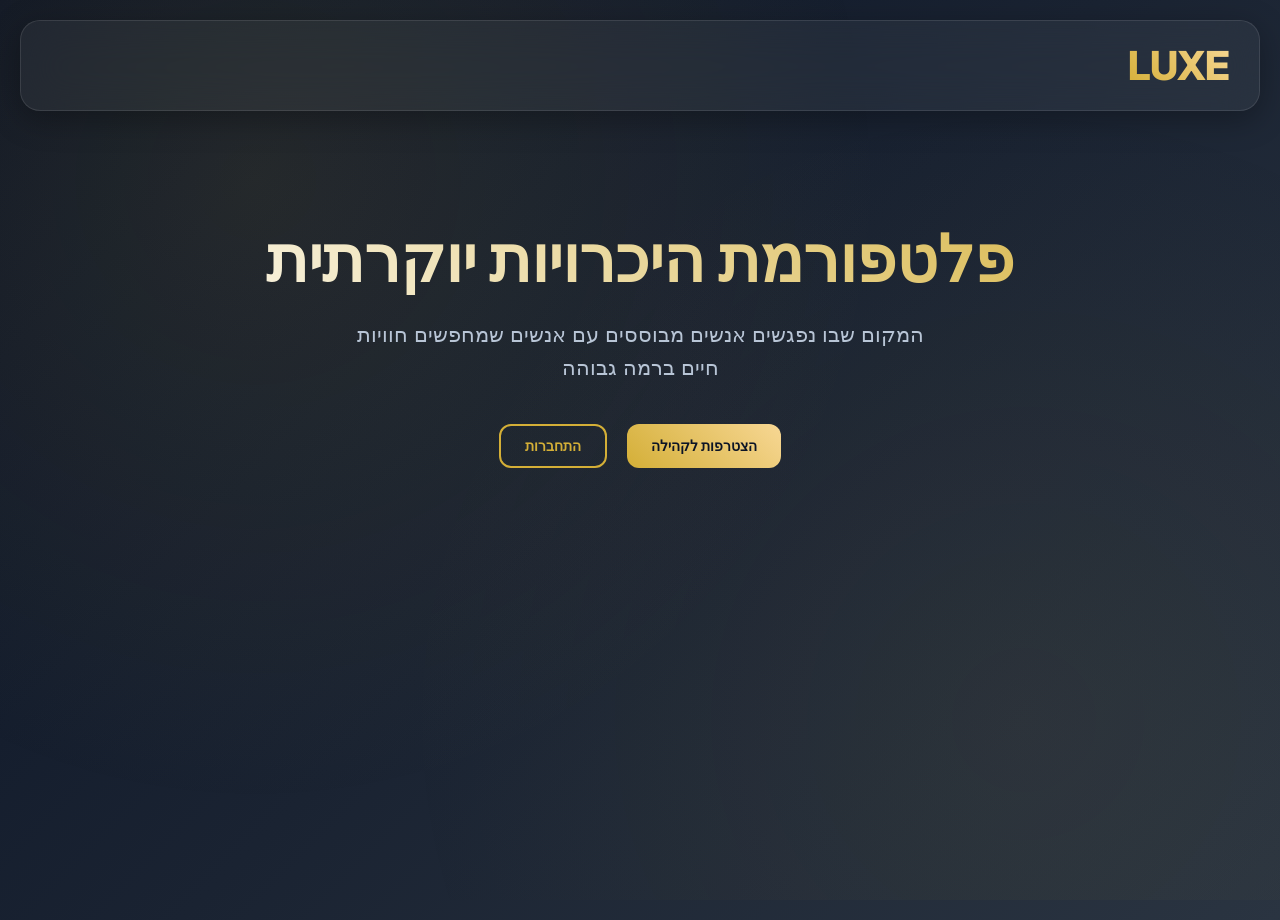
==== commit 34e0ac93: "Merge 59085d283e9ec37af687808dbb6ca916508f1dd6 into 72caafd7543437298b91b26d5cba5a06a0a5fecf" ====
--- a/index.html
+++ b/index.html
@@ -3,252 +3,2661 @@
 <head>
     <meta charset="UTF-8">
     <meta name="viewport" content="width=device-width, initial-scale=1.0">
-    <meta name="description" content="נ.י. טנק ישראל - פתרונות מובילים לניקיון מטבחים תעשייתיים, מדיחי כלים להשכרה, מפרידי שומן ומכונות רחצה">
-    <meta name="keywords" content="מדיחי כלים, מפרידי שומן, מטבחים תעשייתיים, ניקיון מטבחים, טנק ישראל">
-    <meta name="author" content="Nitank Israel">
-    <title>נ.י. טנק ישראל - פתרונות לניקיון מטבחים תעשייתיים</title>
-    
-    <!-- Favicon -->
-    <link rel="icon" type="image/x-icon" href="favicon.ico">
-    
-    <!-- Stylesheet -->
-    <link rel="stylesheet" href="style.css">
-    
-    <!-- Open Graph Meta Tags -->
-    <meta property="og:title" content="נ.י. טנק ישראל - פתרונות לניקיון מטבחים תעשייתיים">
-    <meta property="og:description" content="מובילים בפתרונות ניקיון למטבחים תעשייתיים - מדיחי כלים, מפרידי שומן ועוד">
-    <meta property="og:type" content="website">
+    <title>LUXE - פלטפורמת היכרויות יוקרתית</title>
+    <style>
+        @import url('https://fonts.googleapis.com/css2?family=Inter:wght@300;400;500;600;700;800&display=swap');
+        
+        :root {
+            --primary-gold: #D4AF37;
+            --secondary-gold: #F7D794;
+            --accent-gold: #FFE55C;
+            --dark-navy: #0B1426;
+            --medium-navy: #1A2332;
+            --light-navy: #2A3441;
+            --text-primary: #FFFFFF;
+            --text-secondary: #B8C5D6;
+            --text-muted: #6B7280;
+            --success: #10B981;
+            --error: #EF4444;
+            --warning: #F59E0B;
+            --border-color: rgba(212, 175, 55, 0.2);
+            --glass-bg: rgba(255, 255, 255, 0.05);
+            --glass-border: rgba(255, 255, 255, 0.1);
+        }
+
+        * {
+            margin: 0;
+            padding: 0;
+            box-sizing: border-box;
+        }
+
+        body {
+            font-family: 'Inter', sans-serif;
+            background: linear-gradient(135deg, var(--dark-navy) 0%, var(--medium-navy) 50%, var(--light-navy) 100%);
+            color: var(--text-primary);
+            min-height: 100vh;
+            overflow-x: hidden;
+        }
+
+        body::before {
+            content: '';
+            position: fixed;
+            top: 0;
+            left: 0;
+            width: 100%;
+            height: 100%;
+            background: 
+                radial-gradient(circle at 20% 20%, rgba(212, 175, 55, 0.1) 0%, transparent 50%),
+                radial-gradient(circle at 80% 80%, rgba(212, 175, 55, 0.05) 0%, transparent 50%);
+            pointer-events: none;
+            z-index: 0;
+        }
+
+        .container {
+            max-width: 1400px;
+            margin: 0 auto;
+            padding: 0 20px;
+            position: relative;
+            z-index: 1;
+        }
+
+        /* Header Styles */
+        .header {
+            background: var(--glass-bg);
+            backdrop-filter: blur(20px);
+            border: 1px solid var(--glass-border);
+            border-radius: 20px;
+            padding: 20px 30px;
+            margin: 20px 0 30px 0;
+            box-shadow: 0 8px 32px rgba(0, 0, 0, 0.3);
+        }
+
+        .nav {
+            display: flex;
+            justify-content: space-between;
+            align-items: center;
+        }
+
+        .logo {
+            font-size: 2.5rem;
+            font-weight: 800;
+            background: linear-gradient(45deg, var(--primary-gold), var(--secondary-gold));
+            -webkit-background-clip: text;
+            -webkit-text-fill-color: transparent;
+            background-clip: text;
+            text-decoration: none;
+            letter-spacing: -1px;
+        }
+
+        .nav-links {
+            display: flex;
+            gap: 30px;
+            align-items: center;
+        }
+
+        .nav-links a {
+            color: var(--text-secondary);
+            text-decoration: none;
+            font-weight: 500;
+            padding: 10px 15px;
+            border-radius: 10px;
+            transition: all 0.3s ease;
+            position: relative;
+        }
+
+        .nav-links a:hover {
+            color: var(--primary-gold);
+            background: rgba(212, 175, 55, 0.1);
+        }
+
+        .nav-links a.active {
+            color: var(--primary-gold);
+        }
+
+        /* Button Styles */
+        .btn {
+            background: linear-gradient(45deg, var(--primary-gold), var(--secondary-gold));
+            color: var(--dark-navy);
+            border: none;
+            padding: 12px 24px;
+            border-radius: 12px;
+            font-weight: 600;
+            font-size: 14px;
+            cursor: pointer;
+            transition: all 0.3s ease;
+            text-decoration: none;
+            display: inline-flex;
+            align-items: center;
+            gap: 8px;
+            position: relative;
+            overflow: hidden;
+        }
+
+        .btn::before {
+            content: '';
+            position: absolute;
+            top: 0;
+            left: -100%;
+            width: 100%;
+            height: 100%;
+            background: linear-gradient(90deg, transparent, rgba(255, 255, 255, 0.3), transparent);
+            transition: left 0.5s ease;
+        }
+
+        .btn:hover::before {
+            left: 100%;
+        }
+
+        .btn:hover {
+            transform: translateY(-2px);
+            box-shadow: 0 8px 25px rgba(212, 175, 55, 0.4);
+        }
+
+        .btn-outline {
+            background: transparent;
+            color: var(--primary-gold);
+            border: 2px solid var(--primary-gold);
+        }
+
+        .btn-outline:hover {
+            background: var(--primary-gold);
+            color: var(--dark-navy);
+        }
+
+        .btn-secondary {
+            background: var(--glass-bg);
+            color: var(--text-primary);
+            border: 1px solid var(--glass-border);
+        }
+
+        .btn-secondary:hover {
+            background: rgba(255, 255, 255, 0.1);
+        }
+
+        /* Content Sections */
+        .content-section {
+            display: none;
+        }
+
+        .content-section.active {
+            display: block;
+        }
+
+        /* Hero Section */
+        .hero {
+            text-align: center;
+            padding: 80px 0 120px 0;
+            position: relative;
+        }
+
+        .hero-content {
+            position: relative;
+            z-index: 2;
+        }
+
+        .hero h1 {
+            font-size: 4rem;
+            font-weight: 800;
+            margin-bottom: 20px;
+            background: linear-gradient(45deg, var(--text-primary), var(--primary-gold));
+            -webkit-background-clip: text;
+            -webkit-text-fill-color: transparent;
+            background-clip: text;
+            line-height: 1.2;
+        }
+
+        .hero p {
+            font-size: 1.3rem;
+            color: var(--text-secondary);
+            margin-bottom: 40px;
+            max-width: 600px;
+            margin-left: auto;
+            margin-right: auto;
+            line-height: 1.6;
+        }
+
+        .hero-buttons {
+            display: flex;
+            gap: 20px;
+            justify-content: center;
+            flex-wrap: wrap;
+        }
+
+        /* Card Styles */
+        .glass-card {
+            background: var(--glass-bg);
+            backdrop-filter: blur(20px);
+            border: 1px solid var(--glass-border);
+            border-radius: 20px;
+            padding: 30px;
+            box-shadow: 0 8px 32px rgba(0, 0, 0, 0.3);
+            transition: all 0.3s ease;
+        }
+
+        .glass-card:hover {
+            transform: translateY(-5px);
+            box-shadow: 0 15px 50px rgba(0, 0, 0, 0.4);
+        }
+
+        /* Form Styles */
+        .form-container {
+            max-width: 500px;
+            margin: 0 auto;
+        }
+
+        .form-group {
+            margin-bottom: 20px;
+        }
+
+        .form-group label {
+            display: block;
+            margin-bottom: 8px;
+            font-weight: 600;
+            color: var(--text-primary);
+        }
+
+        .form-control {
+            width: 100%;
+            padding: 15px 20px;
+            background: rgba(255, 255, 255, 0.05);
+            border: 1px solid var(--border-color);
+            border-radius: 12px;
+            color: var(--text-primary);
+            font-size: 16px;
+            transition: all 0.3s ease;
+        }
+
+        .form-control:focus {
+            outline: none;
+            border-color: var(--primary-gold);
+            box-shadow: 0 0 0 3px rgba(212, 175, 55, 0.1);
+            background: rgba(255, 255, 255, 0.08);
+        }
+
+        .form-control::placeholder {
+            color: var(--text-muted);
+        }
+
+        /* User Type Selection */
+        .user-type-selector {
+            display: grid;
+            grid-template-columns: 1fr 1fr;
+            gap: 20px;
+            margin-bottom: 30px;
+        }
+
+        .user-type-card {
+            padding: 25px;
+            border: 2px solid var(--border-color);
+            border-radius: 15px;
+            text-align: center;
+            cursor: pointer;
+            transition: all 0.3s ease;
+            background: var(--glass-bg);
+        }
+
+        .user-type-card:hover {
+            border-color: var(--primary-gold);
+            background: rgba(212, 175, 55, 0.1);
+        }
+
+        .user-type-card.selected {
+            border-color: var(--primary-gold);
+            background: linear-gradient(135deg, rgba(212, 175, 55, 0.2), rgba(212, 175, 55, 0.1));
+        }
+
+        .user-type-card h3 {
+            color: var(--primary-gold);
+            margin-bottom: 10px;
+            font-size: 1.5rem;
+        }
+
+        .user-type-card p {
+            color: var(--text-secondary);
+            font-size: 14px;
+        }
+
+        /* Dashboard Layout */
+        .dashboard {
+            display: grid;
+            grid-template-columns: 300px 1fr 280px;
+            gap: 30px;
+            margin: 30px 0;
+        }
+
+        .sidebar {
+            background: var(--glass-bg);
+            backdrop-filter: blur(20px);
+            border: 1px solid var(--glass-border);
+            border-radius: 20px;
+            padding: 25px;
+            height: fit-content;
+            box-shadow: 0 8px 32px rgba(0, 0, 0, 0.3);
+        }
+
+        .main-content {
+            background: var(--glass-bg);
+            backdrop-filter: blur(20px);
+            border: 1px solid var(--glass-border);
+            border-radius: 20px;
+            padding: 30px;
+            box-shadow: 0 8px 32px rgba(0, 0, 0, 0.3);
+        }
+
+        /* Profile Card */
+        .profile-card {
+            background: var(--glass-bg);
+            border: 1px solid var(--glass-border);
+            border-radius: 15px;
+            padding: 20px;
+            margin-bottom: 20px;
+            transition: all 0.3s ease;
+            position: relative;
+            overflow: hidden;
+        }
+
+        .profile-card::before {
+            content: '';
+            position: absolute;
+            top: 0;
+            left: 0;
+            right: 0;
+            height: 3px;
+            background: linear-gradient(90deg, var(--primary-gold), var(--secondary-gold));
+            opacity: 0;
+            transition: opacity 0.3s ease;
+        }
+
+        .profile-card:hover {
+            transform: translateY(-3px);
+            box-shadow: 0 15px 40px rgba(0, 0, 0, 0.4);
+        }
+
+        .profile-card:hover::before {
+            opacity: 1;
+        }
+
+        .profile-header {
+            display: flex;
+            gap: 15px;
+            align-items: center;
+            margin-bottom: 15px;
+        }
+
+        .profile-avatar {
+            width: 70px;
+            height: 70px;
+            border-radius: 50%;
+            background: linear-gradient(45deg, var(--primary-gold), var(--secondary-gold));
+            display: flex;
+            align-items: center;
+            justify-content: center;
+            font-weight: 700;
+            font-size: 24px;
+            color: var(--dark-navy);
+            position: relative;
+            overflow: hidden;
+        }
+
+        .profile-avatar img {
+            width: 100%;
+            height: 100%;
+            object-fit: cover;
+            border-radius: 50%;
+        }
+
+        .profile-info h3 {
+            color: var(--text-primary);
+            margin-bottom: 5px;
+            font-size: 1.2rem;
+        }
+
+        .profile-info p {
+            color: var(--text-secondary);
+            font-size: 14px;
+        }
+
+        /* Badges */
+        .badge {
+            display: inline-block;
+            padding: 4px 8px;
+            border-radius: 8px;
+            font-size: 11px;
+            font-weight: 600;
+            margin-left: 5px;
+        }
+
+        .badge-verified {
+            background: var(--success);
+            color: white;
+        }
+
+        .badge-premium {
+            background: linear-gradient(45deg, var(--primary-gold), var(--secondary-gold));
+            color: var(--dark-navy);
+        }
+
+        .badge-online {
+            background: var(--success);
+            color: white;
+        }
+
+        /* Gallery Styles */
+        .gallery-grid {
+            display: grid;
+            grid-template-columns: repeat(auto-fill, minmax(200px, 1fr));
+            gap: 20px;
+            margin-top: 20px;
+        }
+
+        .gallery-item {
+            aspect-ratio: 1;
+            border-radius: 15px;
+            overflow: hidden;
+            position: relative;
+            cursor: pointer;
+            transition: all 0.3s ease;
+        }
+
+        .gallery-item:hover {
+            transform: scale(1.03);
+        }
+
+        .gallery-item img {
+            width: 100%;
+            height: 100%;
+            object-fit: cover;
+        }
+
+        .gallery-item .overlay {
+            position: absolute;
+            top: 0;
+            left: 0;
+            right: 0;
+            bottom: 0;
+            background: linear-gradient(45deg, rgba(212, 175, 55, 0.8), rgba(247, 215, 148, 0.8));
+            opacity: 0;
+            transition: opacity 0.3s ease;
+            display: flex;
+            align-items: center;
+            justify-content: center;
+            color: var(--dark-navy);
+            font-weight: 600;
+        }
+
+        .gallery-item:hover .overlay {
+            opacity: 1;
+        }
+
+        .upload-placeholder {
+            aspect-ratio: 1;
+            border: 2px dashed var(--border-color);
+            border-radius: 15px;
+            display: flex;
+            flex-direction: column;
+            align-items: center;
+            justify-content: center;
+            cursor: pointer;
+            transition: all 0.3s ease;
+            color: var(--text-muted);
+        }
+
+        .upload-placeholder:hover {
+            border-color: var(--primary-gold);
+            color: var(--primary-gold);
+            background: rgba(212, 175, 55, 0.05);
+        }
+
+        /* Filter Styles */
+        .filters {
+            background: rgba(255, 255, 255, 0.03);
+            padding: 20px;
+            border-radius: 15px;
+            margin-bottom: 20px;
+        }
+
+        .filter-row {
+            display: grid;
+            grid-template-columns: 1fr 1fr;
+            gap: 15px;
+            margin-bottom: 15px;
+        }
+
+        .filter-group label {
+            display: block;
+            margin-bottom: 5px;
+            font-size: 14px;
+            color: var(--text-secondary);
+        }
+
+        /* Chat Styles */
+        .chat-container {
+            height: 500px;
+            display: flex;
+            flex-direction: column;
+        }
+
+        .chat-messages {
+            flex: 1;
+            overflow-y: auto;
+            padding: 20px 0;
+            border-bottom: 1px solid var(--border-color);
+            margin-bottom: 15px;
+        }
+
+        .message {
+            margin-bottom: 15px;
+            padding: 12px 18px;
+            border-radius: 18px;
+            max-width: 70%;
+            word-wrap: break-word;
+        }
+
+        .message.sent {
+            background: linear-gradient(45deg, var(--primary-gold), var(--secondary-gold));
+            color: var(--dark-navy);
+            margin-left: auto;
+            border-bottom-right-radius: 5px;
+        }
+
+        .message.received {
+            background: rgba(255, 255, 255, 0.1);
+            color: var(--text-primary);
+            border-bottom-left-radius: 5px;
+        }
+
+        .chat-input {
+            display: flex;
+            gap: 10px;
+        }
+
+        .chat-input input {
+            flex: 1;
+            padding: 12px 18px;
+            background: rgba(255, 255, 255, 0.05);
+            border: 1px solid var(--border-color);
+            border-radius: 25px;
+            color: var(--text-primary);
+        }
+
+        /* Admin Panel */
+        .admin-stats {
+            display: grid;
+            grid-template-columns: repeat(auto-fit, minmax(200px, 1fr));
+            gap: 20px;
+            margin-bottom: 30px;
+        }
+
+        .stat-card {
+            background: linear-gradient(135deg, var(--primary-gold), var(--secondary-gold));
+            color: var(--dark-navy);
+            padding: 25px;
+            border-radius: 15px;
+            text-align: center;
+        }
+
+        .stat-card h3 {
+            font-size: 2.5rem;
+            font-weight: 800;
+            margin-bottom: 5px;
+        }
+
+        .stat-card p {
+            font-weight: 600;
+            opacity: 0.8;
+        }
+
+        /* Modal Styles */
+        .modal {
+            display: none;
+            position: fixed;
+            top: 0;
+            left: 0;
+            width: 100%;
+            height: 100%;
+            background: rgba(0, 0, 0, 0.8);
+            backdrop-filter: blur(5px);
+            z-index: 1000;
+        }
+
+        .modal-content {
+            background: var(--glass-bg);
+            backdrop-filter: blur(20px);
+            border: 1px solid var(--glass-border);
+            margin: 5% auto;
+            padding: 30px;
+            border-radius: 20px;
+            max-width: 600px;
+            position: relative;
+            box-shadow: 0 20px 60px rgba(0, 0, 0, 0.5);
+        }
+
+        .modal-close {
+            position: absolute;
+            top: 15px;
+            right: 20px;
+            font-size: 28px;
+            font-weight: bold;
+            cursor: pointer;
+            color: var(--text-muted);
+            transition: color 0.3s ease;
+        }
+
+        .modal-close:hover {
+            color: var(--primary-gold);
+        }
+
+        /* Notification */
+        .notification {
+            position: fixed;
+            top: 20px;
+            right: 20px;
+            padding: 15px 20px;
+            border-radius: 12px;
+            font-weight: 600;
+            z-index: 1001;
+            opacity: 0;
+            transform: translateY(-20px);
+            transition: all 0.3s ease;
+        }
+
+        .notification.show {
+            opacity: 1;
+            transform: translateY(0);
+        }
+
+        .notification.success {
+            background: var(--success);
+            color: white;
+        }
+
+        .notification.error {
+            background: var(--error);
+            color: white;
+        }
+
+        /* Message Alert */
+        .message-alert {
+            position: fixed;
+            top: 100px;
+            right: 20px;
+            max-width: 350px;
+            background: var(--glass-bg);
+            backdrop-filter: blur(20px);
+            border: 1px solid var(--primary-gold);
+            border-radius: 15px;
+            padding: 20px;
+            z-index: 1002;
+            opacity: 0;
+            transform: translateX(100%);
+            transition: all 0.4s ease;
+            box-shadow: 0 15px 40px rgba(0, 0, 0, 0.3);
+        }
+
+        .message-alert.show {
+            opacity: 1;
+            transform: translateX(0);
+        }
+
+        .message-alert-header {
+            display: flex;
+            align-items: center;
+            gap: 15px;
+            margin-bottom: 10px;
+        }
+
+        .message-alert-avatar {
+            width: 40px;
+            height: 40px;
+            border-radius: 50%;
+            background: linear-gradient(45deg, var(--primary-gold), var(--secondary-gold));
+            display: flex;
+            align-items: center;
+            justify-content: center;
+            color: var(--dark-navy);
+            font-weight: 700;
+            font-size: 16px;
+        }
+
+        .message-alert-content h4 {
+            color: var(--primary-gold);
+            margin: 0;
+            font-size: 14px;
+        }
+
+        .message-alert-content p {
+            color: var(--text-secondary);
+            margin: 0;
+            font-size: 12px;
+        }
+
+        .message-alert-text {
+            color: var(--text-primary);
+            margin-bottom: 15px;
+            font-size: 14px;
+            line-height: 1.4;
+        }
+
+        .message-alert-actions {
+            display: flex;
+            gap: 10px;
+        }
+
+        .message-alert-btn {
+            padding: 8px 15px;
+            border: none;
+            border-radius: 8px;
+            font-size: 12px;
+            font-weight: 600;
+            cursor: pointer;
+            transition: all 0.3s ease;
+        }
+
+        .message-alert-btn.primary {
+            background: linear-gradient(45deg, var(--primary-gold), var(--secondary-gold));
+            color: var(--dark-navy);
+        }
+
+        .message-alert-btn.secondary {
+            background: transparent;
+            color: var(--text-secondary);
+            border: 1px solid var(--border-color);
+        }
+
+        .message-alert-btn:hover {
+            transform: translateY(-2px);
+        }
+
+        /* Responsive Design */
+        @media (max-width: 1024px) {
+            .dashboard {
+                grid-template-columns: 1fr;
+            }
+            
+            .nav-links {
+                display: none;
+            }
+        }
+
+        @media (max-width: 768px) {
+            .hero h1 {
+                font-size: 2.5rem;
+            }
+            
+            .hero p {
+                font-size: 1.1rem;
+            }
+            
+            .user-type-selector {
+                grid-template-columns: 1fr;
+            }
+            
+            .hero-buttons {
+                flex-direction: column;
+                align-items: center;
+            }
+            
+            .gallery-grid {
+                grid-template-columns: repeat(auto-fill, minmax(150px, 1fr));
+                gap: 15px;
+            }
+        }
+
+        /* Loading Animation */
+        @keyframes shimmer {
+            0% { background-position: -200px 0; }
+            100% { background-position: calc(200px + 100%) 0; }
+        }
+
+        .loading {
+            background: linear-gradient(90deg, transparent, rgba(212, 175, 55, 0.1), transparent);
+            background-size: 200px 100%;
+            animation: shimmer 1.5s infinite;
+        }
+
+        /* Scrollbar Styling */
+        ::-webkit-scrollbar {
+            width: 8px;
+        }
+
+        ::-webkit-scrollbar-track {
+            background: var(--medium-navy);
+        }
+
+        ::-webkit-scrollbar-thumb {
+            background: var(--primary-gold);
+            border-radius: 4px;
+        }
+
+        ::-webkit-scrollbar-thumb:hover {
+            background: var(--secondary-gold);
+        }
+    </style>
 </head>
 <body>
-    <!-- Skip to main content for accessibility -->
-    <a href="#main-content" class="skip-link">דלג לתוכן הראשי</a>
-
-    <!-- Header & Navigation -->
-    <header class="header">
-        <div class="container">
-            <nav class="navbar">
-                <a href="index.html" class="logo">
-                    <span>נ.י. טנק ישראל</span>
-                </a>
-                
-                <button class="menu-toggle" aria-label="תפריט ניווט" aria-expanded="false">
-                    <span></span>
-                    <span></span>
-                    <span></span>
-                </button>
-                
-                <ul class="nav-menu">
-                    <li><a href="index.html" class="nav-link active">דף בית</a></li>
-                    <li><a href="about.html" class="nav-link">אודות</a></li>
-                    <li><a href="services.html" class="nav-link">שירותים</a></li>
-                    <li><a href="contact.html" class="nav-link">צור קשר</a></li>
-                </ul>
+    <div class="container">
+        <!-- Header -->
+        <header class="header">
+            <nav class="nav">
+                <a href="#" class="logo" onclick="showSection('home')">LUXE</a>
+                <div class="nav-links" id="nav-links" style="display: none;">
+                    <a href="#" onclick="showSection('discover')" id="nav-discover">גלה</a>
+                    <a href="#" onclick="showSection('messages')" id="nav-messages">הודעות</a>
+                    <a href="#" onclick="showSection('gallery')" id="nav-gallery">גלריה</a>
+                    <a href="#" onclick="showSection('profile')" id="nav-profile">פרופיל</a>
+                    <a href="#" onclick="showSection('admin')" id="nav-admin" style="display: none;">ניהול</a>
+                    <a href="#" onclick="logout()" id="nav-logout" style="display: none;">יציאה</a>
+                </div>
+                
+                <!-- Storage Status (Development) -->
+                <div id="storageStatus" style="display: none; font-size: 12px; color: var(--text-muted); margin-left: 20px;">
+                    💾 <span id="storageInfo">טוען...</span>
+                </div>
             </nav>
-        </div>
-    </header>
-
-    <!-- Main Content -->
-    <main id="main-content">
-        <!-- Hero Section -->
-        <section class="hero">
-            <div class="container">
+        </header>
+
+        <!-- Home Section -->
+        <section class="content-section active" id="home">
+            <div class="hero">
                 <div class="hero-content">
-                    <h1>פתרונות מקצועיים לניקיון מטבחים תעשייתיים</h1>
-                    <p>מובילים בישראל בתחום ציוד ניקיון למטבחים תעשייתיים. מדיחי כלים להשכרה, מפרידי שומן, מרככי מים ומכונות רחצה מתקדמות.</p>
+                    <h1>פלטפורמת היכרויות יוקרתית</h1>
+                    <p>המקום שבו נפגשים אנשים מבוססים עם אנשים שמחפשים חוויות חיים ברמה גבוהה</p>
                     <div class="hero-buttons">
-                        <a href="services.html" class="btn btn-primary">השירותים שלנו</a>
-                        <a href="contact.html" class="btn btn-outline">צור קשר</a>
+                        <button class="btn" onclick="showSection('register')">הצטרפות לקהילה</button>
+                        <button class="btn btn-outline" onclick="showSection('login')">התחברות</button>
                     </div>
                 </div>
             </div>
         </section>
 
-        <!-- Services Overview -->
-        <section class="section" id="services">
-            <div class="container">
-                <h2 class="text-center mb-4">השירותים שלנו</h2>
-                <p class="text-center mb-4" style="max-width: 700px; margin-left: auto; margin-right: auto; color: #666;">
-                    אנו מספקים פתרונות מקצועיים ומקיפים למטבחים תעשייתיים, עם דגש על איכות, אמינות ושירות מעולה
-                </p>
-                
-                <div class="grid grid-3">
-                    <div class="card">
-                        <div class="card-icon">🍽️</div>
-                        <h3 class="card-title">מדיחי כלים להשכרה</h3>
-                        <p class="card-text">מדיחי כלים תעשייתיים מתקדמים להשכרה חודשית. פתרון חסכוני וגמיש למסעדות ומטבחים תעשייתיים.</p>
-                        <a href="services.html#dishwashers" class="btn btn-primary">לפרטים נוספים</a>
+        <!-- Registration Section -->
+        <section class="content-section" id="register">
+            <div class="form-container glass-card">
+                <h2 style="text-align: center; margin-bottom: 30px; color: var(--primary-gold); font-size: 2rem;">הצטרפות לקהילה</h2>
+                
+                <div class="user-type-selector">
+                    <div class="user-type-card" onclick="selectUserType('sugar_daddy')">
+                        <h3>💼 שוגר דדי</h3>
+                        <p>אני מבוסס/ת כלכלית ומחפש/ת להכיר אנשים מעניינים</p>
+                    </div>
+                    <div class="user-type-card" onclick="selectUserType('sugar_baby')">
+                        <h3>✨ שוגר בייב</h3>
+                        <p>אני מחפש/ת מישהו מבוסס לחוויות חיים משודרגות</p>
+                    </div>
+                </div>
+
+                <form id="registerForm">
+                    <div class="form-group">
+                        <label>כינוי</label>
+                        <input type="text" class="form-control" name="username" required placeholder="הכינוי שלך">
+                    </div>
+
+                    <div class="form-group">
+                        <label>כתובת אימייל</label>
+                        <input type="email" class="form-control" name="email" required placeholder="your@email.com">
+                    </div>
+
+                    <div class="form-group">
+                        <label>סיסמה</label>
+                        <input type="password" class="form-control" name="password" required placeholder="סיסמה חזקה">
+                    </div>
+
+                    <div class="form-group">
+                        <label>גיל</label>
+                        <input type="number" class="form-control" name="age" min="18" max="99" required placeholder="גילך">
+                    </div>
+
+                    <div class="form-group">
+                        <label>מיקום</label>
+                        <input type="text" class="form-control" name="location" required placeholder="עיר מגורים">
+                    </div>
+
+                    <div class="form-group">
+                        <label>תיאור אישי</label>
+                        <textarea class="form-control" name="bio" rows="4" placeholder="ספר/י משהו על עצמך..."></textarea>
+                    </div>
+
+                    <div id="sugarDaddyFields" style="display: none;">
+                        <div class="form-group">
+                            <label>מקצוע</label>
+                            <input type="text" class="form-control" name="profession" placeholder="התחום המקצועי שלך">
+                        </div>
+                        <div class="form-group">
+                            <label>ציפיות מהקשר</label>
+                            <textarea class="form-control" name="expectations" rows="3" placeholder="מה אתה מחפש בקשר?"></textarea>
+                        </div>
+                        <div class="form-group">
+                            <label>סגנון חיים</label>
+                            <textarea class="form-control" name="lifestyle" rows="3" placeholder="תאר את סגנון החיים שלך"></textarea>
+                        </div>
+                    </div>
+
+                    <div id="sugarBabyFields" style="display: none;">
+                        <div class="form-group">
+                            <label>שאיפות</label>
+                            <textarea class="form-control" name="aspirations" rows="3" placeholder="מה השאיפות שלך?"></textarea>
+                        </div>
+                        <div class="form-group">
+                            <label>מה אני מציע/ה לקשר</label>
+                            <textarea class="form-control" name="offering" rows="3" placeholder="מה אתה יכול להביא לקשר?"></textarea>
+                        </div>
+                        <div class="form-group">
+                            <label>ציפיות לתמיכה</label>
+                            <textarea class="form-control" name="support_expectations" rows="3" placeholder="איך אתה רואה את התמיכה?"></textarea>
+                        </div>
+                    </div>
+
+                    <button type="submit" class="btn" style="width: 100%; margin-top: 20px;">הצטרפות לקהילה</button>
+                </form>
+            </div>
+        </section>
+
+        <!-- Login Section -->
+        <section class="content-section" id="login">
+            <div class="form-container glass-card">
+                <h2 style="text-align: center; margin-bottom: 30px; color: var(--primary-gold); font-size: 2rem;">התחברות</h2>
+                <form id="loginForm">
+                    <div class="form-group">
+                        <label>כתובת אימייל</label>
+                        <input type="email" class="form-control" name="email" required placeholder="your@email.com">
+                    </div>
+                    <div class="form-group">
+                        <label>סיסמה</label>
+                        <input type="password" class="form-control" name="password" required placeholder="הסיסמה שלך">
+                    </div>
+                    <button type="submit" class="btn" style="width: 100%; margin-top: 20px;">התחברות</button>
+                </form>
+            </div>
+        </section>
+
+        <!-- Discover Section -->
+        <section class="content-section" id="discover">
+            <div class="dashboard">
+                <aside class="sidebar">
+                    <h3 style="color: var(--primary-gold); margin-bottom: 20px;">🔍 חיפוש וסינון</h3>
+                    <div class="filters">
+                        <div class="filter-group">
+                            <label>סוג פרופיל</label>
+                            <select class="form-control" id="userTypeFilter">
+                                <option value="">הכל</option>
+                                <option value="sugar_daddy">שוגר דדי</option>
+                                <option value="sugar_baby">שוגר בייב</option>
+                            </select>
+                        </div>
+                        <div class="filter-row">
+                            <div class="filter-group">
+                                <label>גיל מינימום</label>
+                                <input type="number" class="form-control" id="minAge" min="18" max="99" placeholder="18">
+                            </div>
+                            <div class="filter-group">
+                                <label>גיל מקסימום</label>
+                                <input type="number" class="form-control" id="maxAge" min="18" max="99" placeholder="99">
+                            </div>
+                        </div>
+                        <div class="filter-group">
+                            <label>מיקום</label>
+                            <input type="text" class="form-control" id="locationFilter" placeholder="עיר או אזור">
+                        </div>
+                        <div class="filter-group">
+                            <label>סטטוס</label>
+                            <select class="form-control" id="statusFilter">
+                                <option value="">הכל</option>
+                                <option value="online">מחובר כעת</option>
+                                <option value="verified">מאומת</option>
+                                <option value="premium">פרימיום</option>
+                            </select>
+                        </div>
+                        <button class="btn" onclick="applyFilters()" style="width: 100%; margin-top: 15px;">חפש</button>
+                    </div>
+                </aside>
+
+                <main class="main-content">
+                    <h2 style="color: var(--primary-gold); margin-bottom: 20px;">חברי הקהילה</h2>
+                    <div id="profilesContainer">
+                        <!-- Dynamic content -->
+                    </div>
+                </main>
+
+                <aside class="sidebar">
+                    <h3 style="color: var(--primary-gold); margin-bottom: 20px;">👤 הפרופיל שלי</h3>
+                    <div class="profile-card">
+                        <div class="profile-header">
+                            <div class="profile-avatar" id="myAvatar">
+                                <img id="myProfileImage" style="display: none;" />
+                                <span id="myAvatarText">?</span>
+                            </div>
+                            <div class="profile-info">
+                                <h3 id="myName">משתמש</h3>
+                                <p id="myLocation">מיקום</p>
+                            </div>
+                        </div>
+                        <button class="btn" onclick="showSection('profile')" style="width: 100%;">עריכת פרופיל</button>
                     </div>
                     
-                    <div class="card">
-                        <div class="card-icon">💧</div>
-                        <h3 class="card-title">מפרידי שומן</h3>
-                        <p class="card-text">מערכות מתקדמות להפרדת שומנים מהמים. עמידה בתקנות הסביבה ושמירה על מערכות הביוב.</p>
-                        <a href="services.html#oil-separators" class="btn btn-primary">לפרטים נוספים</a>
-                    </div>
+                    <div style="margin-top: 20px;">
+                        <h4 style="color: var(--primary-gold); margin-bottom: 15px;">📊 סטטיסטיקות</h4>
+                        <div style="background: rgba(255, 255, 255, 0.03); padding: 15px; border-radius: 10px;">
+                            <p style="margin-bottom: 8px; color: var(--text-secondary);">צפיות בפרופיל: <span id="profileViews" style="color: var(--primary-gold);">0</span></p>
+                            <p style="color: var(--text-secondary);">הודעות: <span id="messagesCount" style="color: var(--primary-gold);">0</span></p>
+                        </div>
+                    </div>
+                </aside>
+            </div>
+        </section>
+
+        <!-- Messages Section -->
+        <section class="content-section" id="messages">
+            <div class="dashboard">
+                <aside class="sidebar">
+                    <h3 style="color: var(--primary-gold); margin-bottom: 20px;">💬 השיחות שלי</h3>
+                    <div id="chatList">
+                        <!-- Dynamic content -->
+                    </div>
+                </aside>
+
+                <main class="main-content">
+                    <div class="chat-container" id="chatContainer">
+                        <div class="chat-messages" id="chatMessages">
+                            <div style="text-align: center; color: var(--text-muted); margin-top: 200px;">
+                                <h3>💬 בחר שיחה</h3>
+                                <p>בחר שיחה מהרשימה כדי להתחיל לשוחח</p>
+                            </div>
+                        </div>
+                        <div class="chat-input">
+                            <input type="text" id="messageInput" placeholder="הקלד הודעה..." disabled>
+                            <button class="btn" onclick="sendMessage()" disabled id="sendBtn">שלח</button>
+                        </div>
+                    </div>
+                </main>
+
+                <aside class="sidebar">
+                    <h3 style="color: var(--primary-gold); margin-bottom: 20px;">🌟 משתמשים פעילים</h3>
+                    <div id="activeUsers">
+                        <!-- Dynamic content -->
+                    </div>
+                </aside>
+            </div>
+        </section>
+
+        <!-- Gallery Section -->
+        <section class="content-section" id="gallery">
+            <div class="form-container">
+                <div class="glass-card">
+                    <h2 style="color: var(--primary-gold); margin-bottom: 20px;">🖼️ הגלריה שלי</h2>
+                    <p style="color: var(--text-secondary); margin-bottom: 30px;">שתף את הרגעים המיוחדים שלך עם הקהילה</p>
                     
-                    <div class="card">
-                        <div class="card-icon">🚿</div>
-                        <h3 class="card-title">מרככי מים</h3>
-                        <p class="card-text">מערכות לריכוך מים למניעת אבנית והארכת חיי הציוד. פתרון יעיל וחסכוני לטווח ארוך.</p>
-                        <a href="services.html#water-softeners" class="btn btn-primary">לפרטים נוספים</a>
+                    <h3 style="color: var(--text-primary); margin-bottom: 15px;">תמונות ציבוריות</h3>
+                    <div class="gallery-grid" id="publicGallery">
+                        <div class="upload-placeholder" onclick="uploadImage('public')">
+                            <div style="font-size: 2rem; margin-bottom: 10px;">📷</div>
+                            <div>הוסף תמונה ציבורית</div>
+                        </div>
+                    </div>
+                    
+                    <h3 style="color: var(--text-primary); margin: 30px 0 15px 0;">תמונות פרטיות</h3>
+                    <p style="color: var(--text-secondary); font-size: 14px; margin-bottom: 15px;">תמונות שדורשות אישור צפייה</p>
+                    <div class="gallery-grid" id="privateGallery">
+                        <div class="upload-placeholder" onclick="uploadImage('private')">
+                            <div style="font-size: 2rem; margin-bottom: 10px;">🔒</div>
+                            <div>הוסף תמונה פרטית</div>
+                        </div>
                     </div>
                 </div>
             </div>
         </section>
 
-        <!-- Why Choose Us -->
-        <section class="section section-alt" id="why-us">
-            <div class="container">
-                <h2 class="text-center mb-4">למה לבחור בנו?</h2>
-                
-                <div class="grid grid-2">
-                    <div class="service-item">
-                        <div class="service-icon">✓</div>
-                        <h3>ניסיון של שנים</h3>
-                        <p>עשרות שנות ניסיון בתחום ציוד ניקיון למטבחים תעשייתיים</p>
+        <!-- Profile Section -->
+        <section class="content-section" id="profile">
+            <div class="form-container glass-card">
+                <h2 style="color: var(--primary-gold); margin-bottom: 30px; text-align: center;">⚙️ עריכת פרופיל</h2>
+                
+                <div style="text-align: center; margin-bottom: 30px;">
+                    <div class="profile-avatar" style="width: 120px; height: 120px; margin: 0 auto 20px; font-size: 3rem;" onclick="uploadProfileImage()">
+                        <img id="profileImagePreview" style="display: none;" />
+                        <span id="profileAvatarText">📷</span>
+                    </div>
+                    <button class="btn btn-outline" onclick="uploadProfileImage()">החלף תמונת פרופיל</button>
+                </div>
+                
+                <form id="profileForm">
+                    <div class="form-group">
+                        <label>כינוי</label>
+                        <input type="text" class="form-control" id="profileUsername" name="username">
+                    </div>
+                    <div class="form-group">
+                        <label>תיאור אישי</label>
+                        <textarea class="form-control" id="profileBio" name="bio" rows="4"></textarea>
+                    </div>
+                    <div class="form-group">
+                        <label>מיקום</label>
+                        <input type="text" class="form-control" id="profileLocation" name="location">
                     </div>
                     
-                    <div class="service-item">
-                        <div class="service-icon">🌟</div>
-                        <h3>איכות ללא פשרות</h3>
-                        <p>ציוד מהטובים בשוק מיצרנים מובילים בעולם</p>
+                    <div style="border-top: 1px solid var(--border-color); padding-top: 25px; margin-top: 25px;">
+                        <h3 style="color: var(--primary-gold); margin-bottom: 20px;">🔐 אימות פרופיל</h3>
+                        <p style="color: var(--text-secondary); margin-bottom: 20px;">אמת את הפרופיל שלך כדי לקבל אמון נוסף מהקהילה</p>
+                        <button type="button" class="btn btn-outline" onclick="startVerification()">התחל אימות</button>
                     </div>
                     
-                    <div class="service-item">
-                        <div class="service-icon">🔧</div>
-                        <h3>שירות ותמיכה</h3>
-                        <p>צוות טכנאים מקצועי זמין לשירות ותמיכה טכנית מלאה</p>
-                    </div>
-                    
-                    <div class="service-item">
-                        <div class="service-icon">💼</div>
-                        <h3>פתרונות מותאמים</h3>
-                        <p>התאמה אישית של הפתרונות לצרכי העסק שלך</p>
+                    <button type="submit" class="btn" style="width: 100%; margin-top: 25px;">שמור שינויים</button>
+                </form>
+            </div>
+        </section>
+
+        <!-- Admin Section -->
+        <section class="content-section" id="admin">
+            <div class="glass-card">
+                <h2 style="color: var(--primary-gold); margin-bottom: 30px;">🛠️ פאנל ניהול</h2>
+                
+                <div class="admin-stats">
+                    <div class="stat-card">
+                        <h3 id="totalUsers">0</h3>
+                        <p>סה"כ משתמשים</p>
+                    </div>
+                    <div class="stat-card">
+                        <h3 id="totalSugarDaddies">0</h3>
+                        <p>שוגר דדי</p>
+                    </div>
+                    <div class="stat-card">
+                        <h3 id="totalSugarBabies">0</h3>
+                        <p>שוגר בייב</p>
+                    </div>
+                    <div class="stat-card">
+                        <h3 id="totalMessages">0</h3>
+                        <p>הודעות</p>
+                    </div>
+                </div>
+
+                <div style="display: flex; gap: 15px; margin-bottom: 30px; flex-wrap: wrap;">
+                    <button class="btn" onclick="exportUsers()">📊 יצוא נתונים</button>
+                    <button class="btn btn-outline" onclick="showReports()">📈 דוחות מפורטים</button>
+                    <button class="btn btn-outline" onclick="manageReports()">🚨 ניהול דיווחים</button>
+                </div>
+
+                <div style="background: rgba(255, 255, 255, 0.03); padding: 25px; border-radius: 15px;">
+                    <h3 style="color: var(--primary-gold); margin-bottom: 20px;">👥 ניהול משתמשים</h3>
+                    <div id="usersList">
+                        <!-- Dynamic content -->
                     </div>
                 </div>
             </div>
         </section>
-
-        <!-- Products Highlights -->
-        <section class="section" id="products">
-            <div class="container">
-                <h2 class="text-center mb-4">המוצרים שלנו</h2>
-                
-                <div class="grid grid-4">
-                    <div class="card">
-                        <div class="card-icon">🍽️</div>
-                        <h3 class="card-title">מדיחי כלים</h3>
-                        <p class="card-text">מדיחים תעשייתיים מסדרות שונות</p>
-                    </div>
-                    
-                    <div class="card">
-                        <div class="card-icon">💧</div>
-                        <h3 class="card-title">מפרידי שומן</h3>
-                        <p class="card-text">מערכות הפרדה מתקדמות</p>
-                    </div>
-                    
-                    <div class="card">
-                        <div class="card-icon">🚿</div>
-                        <h3 class="card-title">מרככי מים</h3>
-                        <p class="card-text">מערכות ריכוך יעילות</p>
-                    </div>
-                    
-                    <div class="card">
-                        <div class="card-icon">🧼</div>
-                        <h3 class="card-title">מכונות רחצה</h3>
-                        <p class="card-text">ציוד ניקיון מקצועי</p>
-                    </div>
-                </div>
+    </div>
+
+    <!-- Modals -->
+    <div id="verificationModal" class="modal">
+        <div class="modal-content">
+            <span class="modal-close" onclick="closeModal('verificationModal')">&times;</span>
+            <h3 style="color: var(--primary-gold); margin-bottom: 20px;">🔐 אימות פרופיל</h3>
+            <p style="color: var(--text-secondary); margin-bottom: 20px;">כדי לאמת את הפרופיל שלך, אנא העלה תמונה ברורה של עצמך המוכיחה שאתה אמיתי.</p>
+            <div class="form-group">
+                <label>העלה תמונה לאימות</label>
+                <input type="file" class="form-control" id="verificationImage" accept="image/*">
             </div>
-        </section>
-
-        <!-- Testimonials -->
-        <section class="section section-alt" id="testimonials">
-            <div class="container">
-                <h2 class="text-center mb-4">מה הלקוחות שלנו אומרים</h2>
-                
-                <div class="grid grid-3">
-                    <div class="card">
-                        <p class="card-text" style="font-style: italic;">"שירות מעולה ומקצועי. המדיח שקיבלנו עובד בצורה מושלמת וחוסך לנו זמן יקר בעבודה היומיומית."</p>
-                        <p style="font-weight: 600; color: #003d7a; margin-top: 1rem;">- יוסי כהן, מסעדת השף</p>
-                    </div>
-                    
-                    <div class="card">
-                        <p class="card-text" style="font-style: italic;">"המפריד שומן שהתקינו לנו פתר את כל הבעיות עם הביוב. צוות מקצועי ואמין!"</p>
-                        <p style="font-weight: 600; color: #003d7a; margin-top: 1rem;">- דנה לוי, בית מלון רויאל</p>
-                    </div>
-                    
-                    <div class="card">
-                        <p class="card-text" style="font-style: italic;">"ממליץ בחום! מערכת ריכוך המים שלהם הפחיתה משמעותית את עלויות התחזוקה של הציוד שלנו."</p>
-                        <p style="font-weight: 600; color: #003d7a; margin-top: 1rem;">- משה אברהם, קייטרינג פרימיום</p>
-                    </div>
-                </div>
-            </div>
-        </section>
-
-        <!-- Call to Action -->
-        <section class="section" id="cta" style="background: linear-gradient(135deg, #003d7a 0%, #005eb8 100%); color: white;">
-            <div class="container text-center">
-                <h2 style="color: white; margin-bottom: 1rem;">מוכנים לשדרג את המטבח שלכם?</h2>
-                <p style="font-size: 1.2rem; margin-bottom: 2rem; opacity: 0.95;">צרו איתנו קשר עוד היום לקבלת ייעוץ מקצועי וללא התחייבות</p>
-                <div style="display: flex; gap: 1rem; justify-content: center; flex-wrap: wrap;">
-                    <a href="contact.html" class="btn btn-outline">צור קשר</a>
-                    <a href="tel:03-1234567" class="btn" style="background: white; color: #003d7a; border-color: white;">התקשרו עכשיו: 03-1234567</a>
-                </div>
-            </div>
-        </section>
-    </main>
-
-    <!-- Footer -->
-    <footer class="footer">
-        <div class="container">
-            <div class="footer-content">
-                <div class="footer-section">
-                    <h3>נ.י. טנק ישראל</h3>
-                    <p>מובילים בתחום ציוד ניקיון למטבחים תעשייתיים בישראל. איכות, אמינות ושירות מעולה.</p>
-                    <div class="social-links">
-                        <a href="#" class="social-link" aria-label="פייסבוק">📘</a>
-                        <a href="#" class="social-link" aria-label="אינסטגרם">📷</a>
-                        <a href="#" class="social-link" aria-label="לינקדאין">💼</a>
-                    </div>
-                </div>
-                
-                <div class="footer-section">
-                    <h3>קישורים מהירים</h3>
-                    <ul class="footer-links">
-                        <li><a href="index.html">דף בית</a></li>
-                        <li><a href="about.html">אודות</a></li>
-                        <li><a href="services.html">שירותים</a></li>
-                        <li><a href="contact.html">צור קשר</a></li>
-                    </ul>
-                </div>
-                
-                <div class="footer-section">
-                    <h3>צור קשר</h3>
-                    <p>📞 טלפון: 03-1234567</p>
-                    <p>📧 אימייל: info@nitank.co.il</p>
-                    <p>📍 כתובת: רחוב הדוגמה 123, תל אביב</p>
-                    <p>🕐 שעות פעילות: א'-ה' 08:00-17:00</p>
-                </div>
-                
-                <div class="footer-section">
-                    <h3>הירשמו לניוזלטר</h3>
-                    <p>קבלו עדכונים ומבצעים מיוחדים</p>
-                    <form id="newsletterForm" style="margin-top: 1rem;">
-                        <input type="email" class="form-control" placeholder="אימייל שלך" required style="margin-bottom: 0.5rem;">
-                        <button type="submit" class="btn btn-success" style="width: 100%;">הרשמה</button>
-                    </form>
-                </div>
-            </div>
-            
-            <div class="footer-bottom">
-                <p>&copy; 2024 נ.י. טנק ישראל. כל הזכויות שמורות.</p>
-                <p><a href="#" style="color: rgba(255, 255, 255, 0.6);">הצהרת נגישות</a> | <a href="#" style="color: rgba(255, 255, 255, 0.6);">מדיניות פרטיות</a></p>
+            <button class="btn" onclick="submitVerification()">שלח לאימות</button>
+        </div>
+    </div>
+
+    <div id="imageModal" class="modal">
+        <div class="modal-content" style="max-width: 800px;">
+            <span class="modal-close" onclick="closeModal('imageModal')">&times;</span>
+            <div id="imageModalContent">
+                <!-- Dynamic content -->
             </div>
         </div>
-    </footer>
-
-    <!-- JavaScript -->
-    <script src="script.js"></script>
+    </div>
+
+    <div id="privateAccessModal" class="modal">
+        <div class="modal-content">
+            <span class="modal-close" onclick="closeModal('privateAccessModal')">&times;</span>
+            <h3 style="color: var(--primary-gold); margin-bottom: 20px;">🔒 בקשת גישה לתמונות פרטיות</h3>
+            <p style="color: var(--text-secondary); margin-bottom: 20px;" id="privateAccessText"></p>
+            <div style="display: flex; gap: 15px; justify-content: center;">
+                <button class="btn" onclick="sendPrivateAccessRequest()">שלח בקשה</button>
+                <button class="btn btn-outline" onclick="closeModal('privateAccessModal')">ביטול</button>
+            </div>
+        </div>
+    </div>
+
+    <!-- Notification -->
+    <div class="notification" id="notification"></div>
+
+    <!-- Message Alert -->
+    <div class="message-alert" id="messageAlert">
+        <div class="message-alert-header">
+            <div class="message-alert-avatar" id="alertAvatar">
+                <img id="alertAvatarImg" style="width: 100%; height: 100%; object-fit: cover; border-radius: 50%; display: none;" />
+                <span id="alertAvatarText">?</span>
+            </div>
+            <div class="message-alert-content">
+                <h4>הודעה חדשה</h4>
+                <p id="alertSenderName">משתמש</p>
+            </div>
+        </div>
+        <div class="message-alert-text" id="alertMessageText">
+            תוכן ההודעה יופיע כאן
+        </div>
+        <div class="message-alert-actions">
+            <button class="message-alert-btn primary" onclick="openAlertChat()">פתח שיחה</button>
+            <button class="message-alert-btn secondary" onclick="dismissAlert()">סגור</button>
+        </div>
+    </div>
+
+    <script>
+        // Global State Management with Local Storage
+        const AppState = {
+            currentUser: null,
+            users: [],
+            messages: [],
+            gallery: [],
+            currentChat: null,
+            selectedUserType: null,
+            isAdmin: false,
+            currentAlertSender: null, // For message alerts
+            permissions: {
+                canViewProfiles: true,
+                canSendMessages: true,
+                canUploadImages: true,
+                canAccessPrivateGallery: false // Future premium feature
+            }
+        };
+
+        // Local Storage Management
+        const Storage = {
+            keys: {
+                users: 'luxe_users',
+                messages: 'luxe_messages', 
+                gallery: 'luxe_gallery',
+                currentUser: 'luxe_current_user',
+                appData: 'luxe_app_data'
+            },
+
+            save(key, data) {
+                try {
+                    localStorage.setItem(key, JSON.stringify(data));
+                    return true;
+                } catch (error) {
+                    console.warn('Could not save to localStorage:', error);
+                    return false;
+                }
+            },
+
+            load(key, defaultValue = null) {
+                try {
+                    const data = localStorage.getItem(key);
+                    return data ? JSON.parse(data) : defaultValue;
+                } catch (error) {
+                    console.warn('Could not load from localStorage:', error);
+                    return defaultValue;
+                }
+            },
+
+            remove(key) {
+                try {
+                    localStorage.removeItem(key);
+                    return true;
+                } catch (error) {
+                    console.warn('Could not remove from localStorage:', error);
+                    return false;
+                }
+            },
+
+            clear() {
+                try {
+                    Object.values(this.keys).forEach(key => {
+                        localStorage.removeItem(key);
+                    });
+                    return true;
+                } catch (error) {
+                    console.warn('Could not clear localStorage:', error);
+                    return false;
+                }
+            }
+        };
+
+        // Save all app state to localStorage
+        function saveAppState() {
+            Storage.save(Storage.keys.users, AppState.users);
+            Storage.save(Storage.keys.messages, AppState.messages);
+            Storage.save(Storage.keys.gallery, AppState.gallery);
+            
+            // Save current user ID only (for security)
+            if (AppState.currentUser) {
+                Storage.save(Storage.keys.currentUser, {
+                    id: AppState.currentUser.id,
+                    email: AppState.currentUser.email
+                });
+            } else {
+                Storage.remove(Storage.keys.currentUser);
+            }
+            
+            updateStorageStatus(); // Update status display
+            console.log('App state saved to localStorage');
+        }
+
+        // Load all app state from localStorage
+        function loadAppState() {
+            console.log('Loading app state from localStorage...');
+            
+            // Load users
+            const savedUsers = Storage.load(Storage.keys.users, []);
+            if (savedUsers.length > 0) {
+                AppState.users = savedUsers;
+                console.log(`Loaded ${savedUsers.length} users from storage`);
+            } else {
+                initializeDemoData();
+                saveAppState(); // Save demo data for next time
+            }
+            
+            // Ensure admin user exists
+            ensureAdminExists();
+            
+            // Load messages
+            AppState.messages = Storage.load(Storage.keys.messages, []);
+            console.log(`Loaded ${AppState.messages.length} messages from storage`);
+            
+            // Load gallery
+            AppState.gallery = Storage.load(Storage.keys.gallery, []);
+            console.log(`Loaded ${AppState.gallery.length} gallery items from storage`);
+            
+            // Load current user
+            const savedCurrentUser = Storage.load(Storage.keys.currentUser);
+            if (savedCurrentUser) {
+                const user = AppState.users.find(u => u.id === savedCurrentUser.id);
+                if (user) {
+                    AppState.currentUser = user;
+                    AppState.isAdmin = (user.type === 'admin');
+                    console.log(`Auto-logged in user: ${user.username}`);
+                    
+                    // Auto redirect to discover if logged in
+                    setTimeout(() => {
+                        updateUserInterface();
+                        if (window.location.hash !== '#home') {
+                            showSection('discover');
+                        }
+                    }, 100);
+                }
+            }
+        }
+
+        // Ensure admin user exists
+        function ensureAdminExists() {
+            const adminExists = AppState.users.find(u => u.type === 'admin');
+            if (!adminExists) {
+                const adminUser = {
+                    id: 999,
+                    username: "מנהל המערכת",
+                    email: "admin@luxe.com",
+                    type: "admin",
+                    age: 30,
+                    location: "מרכז",
+                    bio: "מנהל מערכת LUXE",
+                    verified: true,
+                    premium: true,
+                    online: true,
+                    profileImage: "https://images.unsplash.com/photo-1560250097-0b93528c311a?w=300&h=300&fit=crop&crop=face",
+                    joinDate: new Date()
+                };
+                AppState.users.push(adminUser);
+                saveAppState();
+                console.log('Admin user created');
+            }
+        }
+
+        // Initialize Demo Data
+        function initializeDemoData() {
+            AppState.users = [
+                {
+                    id: 1,
+                    username: "דוד כהן",
+                    email: "david@luxe.com",
+                    type: "sugar_daddy",
+                    age: 38,
+                    location: "תל אביב - רמת אביב",
+                    bio: "יזם ומשקיע בתחום הטכנולוגיה. אוהב לטייל, לחוות דברים חדשים ולהכיר אנשים מעניינים עם חזון.",
+                    profession: "מייסד ומנכ\"ל חברת טכנולוגיה",
+                    expectations: "מחפש מישהי חכמה ושאפתנית לחלוק איתה חוויות חיים ייחודיות",
+                    lifestyle: "סגנון חיים דינמי עם התמקדות בעסקים, נסיעות ותרבות",
+                    verified: true,
+                    premium: true,
+                    online: true,
+                    profileImage: "https://images.unsplash.com/photo-1507003211169-0a1dd7228f2d?w=300&h=300&fit=crop&crop=face",
+                    profileViews: 245,
+                    messagesCount: 18,
+                    joinDate: new Date(2024, 0, 15)
+                },
+                {
+                    id: 2,
+                    username: "מאיה לוי",
+                    email: "maya@luxe.com",
+                    type: "sugar_baby",
+                    age: 25,
+                    location: "חיפה - כרמל",
+                    bio: "סטודנטית לתואר שני בעיצוב אופנה, חולמת לפתוח מותג אופנה משלי. אוהבת אמנות, תרבות ונסיעות.",
+                    aspirations: "לפתוח מותג אופנה בינלאומי ולהשפיע על עולם העיצוב",
+                    offering: "יצירתיות, אנרגיה חיובית ונקודת מבט צעירה ומרעננת",
+                    support_expectations: "חונכות עסקית, הזדמנויות רשת והשראה אישית",
+                    verified: false,
+                    premium: false,
+                    online: true,
+                    profileImage: "https://images.unsplash.com/photo-1494790108755-2616b612b786?w=300&h=300&fit=crop&crop=face",
+                    profileViews: 189,
+                    messagesCount: 12,
+                    joinDate: new Date(2024, 1, 8)
+                },
+                {
+                    id: 3,
+                    username: "אלכס רוזנברג",
+                    email: "alex@luxe.com",
+                    type: "sugar_daddy",
+                    age: 44,
+                    location: "ירושלים - רחביה",
+                    bio: "עורך דין מוצלח ומשקיע נדל\"ן. אוהב יין איכותי, מסעדות משובחות ואמנות קלאסית.",
+                    profession: "שותף בכיר במשרד עו\"ד בוטיק",
+                    expectations: "מחפש מישהי עם טעם מעודן שתוכל להעריך את הדברים הטובים בחיים",
+                    lifestyle: "אוהב יוקרה, תרבות גבוהה ונסיעות למקומות אקסקלוסיביים",
+                    verified: true,
+                    premium: true,
+                    online: false,
+                    profileImage: "https://images.unsplash.com/photo-1472099645785-5658abf4ff4e?w=300&h=300&fit=crop&crop=face",
+                    profileViews: 312,
+                    messagesCount: 25,
+                    joinDate: new Date(2023, 11, 3)
+                },
+                {
+                    id: 4,
+                    username: "נועה בר",
+                    email: "noa@luxe.com",
+                    type: "sugar_baby",
+                    age: 23,
+                    location: "תל אביב - נווה צדק",
+                    bio: "רקדנית מקצועית ומורה לריקוד עכשווי. חולמת להקים להקת מחול משלי ולהופיע על במות בינלאומיות.",
+                    aspirations: "להקים להקת מחול עכשווי ולזכות בהכרה בינלאומית",
+                    offering: "אמנות, תנועה, ביטוי עצמי ואנרגיה יוצרת",
+                    support_expectations: "תמיכה בפיתוח קריירה אמנותית ובחלום הבינלאומי",
+                    verified: true,
+                    premium: false,
+                    online: true,
+                    profileImage: "https://images.unsplash.com/photo-1438761681033-6461ffad8d80?w=300&h=300&fit=crop&crop=face",
+                    profileViews: 156,
+                    messagesCount: 9,
+                    joinDate: new Date(2024, 2, 12)
+                }
+            ];
+
+            // Admin user
+            AppState.users.push({
+                id: 999,
+                username: "מנהל מערכת",
+                email: "admin@luxe.com",
+                type: "admin",
+                verified: true,
+                premium: true,
+                online: true,
+                profileImage: "https://images.unsplash.com/photo-1560250097-0b93528c311a?w=300&h=300&fit=crop&crop=face"
+            });
+
+            AppState.messages = [
+                {
+                    id: 1,
+                    from: 1,
+                    to: 2,
+                    content: "היי מאיה, ראיתי את הפרופיל שלך והתרשמתי מהחזון שלך בעיצוב אופנה. אשמח להכיר ולשמוע עוד על הרעיונות שלך.",
+                    timestamp: new Date(Date.now() - 3600000),
+                    read: false
+                },
+                {
+                    id: 2,
+                    from: 2,
+                    to: 1,
+                    content: "היי דוד! תודה רבה, אני אשמח לשתף. יש לי כמה רעיונות מעניינים למותג אופנה בר-קיימא.",
+                    timestamp: new Date(Date.now() - 1800000),
+                    read: true
+                },
+                {
+                    id: 3,
+                    from: 3,
+                    to: 4,
+                    content: "נועה, הביצועים שלך נראים מדהימים. אשמח לדבר על אפשרויות להשקעה בקריירה האמנותית שלך.",
+                    timestamp: new Date(Date.now() - 7200000),
+                    read: false
+                }
+            ];
+
+            AppState.gallery = [
+                {
+                    id: 1,
+                    userId: 1,
+                    imageUrl: 'https://images.unsplash.com/photo-1469474968028-56623f02e42e?w=400&h=400&fit=crop',
+                    caption: 'נסיעה עסקים לסנטוריני',
+                    isPrivate: false,
+                    timestamp: new Date(Date.now() - 86400000)
+                },
+                {
+                    id: 2,
+                    userId: 2,
+                    imageUrl: 'https://images.unsplash.com/photo-1541961017774-22349e4a1262?w=400&h=400&fit=crop',
+                    caption: 'מהקולקציה החדשה שלי',
+                    isPrivate: false,
+                    timestamp: new Date(Date.now() - 172800000)
+                },
+                {
+                    id: 3,
+                    userId: 1,
+                    imageUrl: 'https://images.unsplash.com/photo-1574782900174-4f7d95b1f19b?w=400&h=400&fit=crop',
+                    caption: 'ערב במסעדה משובחת',
+                    isPrivate: true,
+                    timestamp: new Date(Date.now() - 259200000)
+                }
+            ];
+
+            console.log('Demo data initialized successfully');
+        }
+
+        // Authentication System
+        function demoLogin(email) {
+            console.log('=== DEMO LOGIN ATTEMPT ===');
+            console.log('Email:', email);
+            console.log('Users available:', AppState.users.length);
+            console.log('User emails:', AppState.users.map(u => u.email));
+            
+            const user = AppState.users.find(u => u.email === email);
+            console.log('Found user:', user);
+            
+            if (user) {
+                AppState.currentUser = user;
+                AppState.isAdmin = (user.type === 'admin');
+                saveAppState(); // Save login state
+                updateUserInterface();
+                showSection('discover');
+                showNotification(`ברוך הבא ${user.username}!`);
+                console.log('Login successful for:', user.username, 'Admin:', AppState.isAdmin);
+            } else {
+                console.error('User not found!');
+                showNotification('שגיאה בהתחברות - משתמש לא נמצא', 'error');
+            }
+        }
+
+        // Hidden demo access for development (use in console)
+        window.devLogin = function(type) {
+            console.log('Dev login called with type:', type);
+            
+            const emails = {
+                'daddy': 'david@luxe.com',
+                'baby': 'maya@luxe.com', 
+                'premium': 'alex@luxe.com',
+                'admin': 'admin@luxe.com'
+            };
+            
+            if (emails[type]) {
+                console.log('Using email:', emails[type]);
+                demoLogin(emails[type]);
+            } else {
+                console.log('Available types: daddy, baby, premium, admin');
+                console.log('Available emails:', emails);
+            }
+        };
+
+        // Force admin login (emergency function)
+        window.forceAdminLogin = function() {
+            ensureAdminExists();
+            const admin = AppState.users.find(u => u.type === 'admin');
+            if (admin) {
+                AppState.currentUser = admin;
+                AppState.isAdmin = true;
+                saveAppState();
+                updateUserInterface();
+                showSection('admin');
+                showNotification('התחברת כמנהל מערכת!');
+                console.log('Force admin login successful');
+            } else {
+                console.error('Could not create admin user');
+            }
+        };
+
+        // Clear all data (development function)
+        window.clearAppData = function() {
+            if (confirm('Are you sure you want to clear all app data? This cannot be undone.')) {
+                Storage.clear();
+                location.reload();
+            }
+        };
+
+        // Show storage statistics (development function)
+        window.showStorageInfo = function() {
+            const users = Storage.load(Storage.keys.users, []);
+            const messages = Storage.load(Storage.keys.messages, []);
+            const gallery = Storage.load(Storage.keys.gallery, []);
+            const currentUser = Storage.load(Storage.keys.currentUser);
+            
+            console.log('🗄️ Local Storage Details:');
+            console.log(`Users: ${users.length} (${JSON.stringify(users).length} chars)`);
+            console.log(`Messages: ${messages.length} (${JSON.stringify(messages).length} chars)`);
+            console.log(`Gallery: ${gallery.length} (${JSON.stringify(gallery).length} chars)`);
+            console.log(`Current User: ${currentUser ? currentUser.email : 'None'}`);
+            
+            console.log('\n👥 Available Users:');
+            users.forEach(user => {
+                console.log(`- ${user.email} (${user.type}) - ${user.username}`);
+            });
+            
+            const totalSize = JSON.stringify({users, messages, gallery}).length;
+            console.log(`\n📦 Total Size: ~${(totalSize / 1024).toFixed(2)} KB`);
+        };
+
+        // Debug current state
+        window.debugState = function() {
+            console.log('🔍 Current App State:');
+            console.log('Current User:', AppState.currentUser);
+            console.log('Is Admin:', AppState.isAdmin);
+            console.log('Users Count:', AppState.users.length);
+            console.log('Messages Count:', AppState.messages.length);
+            console.log('Gallery Count:', AppState.gallery.length);
+            
+            console.log('\n📧 User Emails:');
+            AppState.users.forEach(user => {
+                console.log(`- ${user.email} (${user.type})`);
+            });
+        };
+
+        // Quick login buttons in console
+        window.quickLogin = function() {
+            console.log('🚀 Quick Login Options:');
+            console.log('Type one of these commands:');
+            console.log('devLogin("admin")   - 🛠️ Admin');
+            console.log('devLogin("daddy")   - 👨‍💼 Sugar Daddy');  
+            console.log('devLogin("baby")    - ✨ Sugar Baby');
+            console.log('devLogin("premium") - 💎 Premium User');
+            console.log('\nOr use: forceAdminLogin() for emergency admin access');
+        };
+
+        // Update storage status display
+        function updateStorageStatus() {
+            const statusElement = document.getElementById('storageInfo');
+            const storageStatus = document.getElementById('storageStatus');
+            
+            if (statusElement) {
+                const users = Storage.load(Storage.keys.users, []).length;
+                const messages = Storage.load(Storage.keys.messages, []).length;
+                const gallery = Storage.load(Storage.keys.gallery, []).length;
+                
+                statusElement.textContent = `${users}👥 ${messages}💬 ${gallery}🖼️`;
+                
+                // Show storage status in development mode
+                if (window.location.hash.includes('dev') || window.location.search.includes('dev')) {
+                    storageStatus.style.display = 'block';
+                }
+            }
+        }
+
+        function logout() {
+            AppState.currentUser = null;
+            AppState.isAdmin = false;
+            AppState.currentChat = null;
+            saveAppState(); // Save logout state
+            updateUserInterface();
+            showSection('home');
+            showNotification('התנתקת בהצלחה');
+        }
+
+        // User Interface Management
+        function updateUserInterface() {
+            const user = AppState.currentUser;
+            
+            // Update navigation visibility
+            const navLinks = document.getElementById('nav-links');
+            navLinks.style.display = user ? 'flex' : 'none';
+            
+            // Update navigation
+            document.getElementById('nav-logout').style.display = user ? 'block' : 'none';
+            document.getElementById('nav-admin').style.display = (user && AppState.isAdmin) ? 'block' : 'none';
+            
+            if (user) {
+                // Update profile info
+                document.getElementById('myName').textContent = user.username;
+                document.getElementById('myLocation').textContent = user.location || 'לא צוין';
+                document.getElementById('profileViews').textContent = user.profileViews || 0;
+                document.getElementById('messagesCount').textContent = user.messagesCount || 0;
+                
+                // Update avatar
+                const avatarImg = document.getElementById('myProfileImage');
+                const avatarText = document.getElementById('myAvatarText');
+                
+                if (user.profileImage) {
+                    avatarImg.src = user.profileImage;
+                    avatarImg.style.display = 'block';
+                    avatarText.style.display = 'none';
+                } else {
+                    avatarText.textContent = user.username[0].toUpperCase();
+                    avatarImg.style.display = 'none';
+                    avatarText.style.display = 'block';
+                }
+                
+                // Update profile form
+                if (document.getElementById('profileUsername')) {
+                    document.getElementById('profileUsername').value = user.username;
+                    document.getElementById('profileBio').value = user.bio || '';
+                    document.getElementById('profileLocation').value = user.location || '';
+                }
+                
+                // Update profile image preview
+                const profilePreview = document.getElementById('profileImagePreview');
+                const profileAvatarText = document.getElementById('profileAvatarText');
+                
+                if (user.profileImage && profilePreview) {
+                    profilePreview.src = user.profileImage;
+                    profilePreview.style.display = 'block';
+                    profileAvatarText.style.display = 'none';
+                } else if (profileAvatarText) {
+                    profilePreview.style.display = 'none';
+                    profileAvatarText.style.display = 'block';
+                }
+            }
+        }
+
+        // Section Navigation
+        function showSection(sectionId) {
+            // Check if user is logged in for protected sections
+            if (!AppState.currentUser && ['discover', 'messages', 'gallery', 'profile', 'admin'].includes(sectionId)) {
+                showNotification('אנא התחבר כדי לגשת לעמוד זה', 'error');
+                showSection('login');
+                return;
+            }
+            
+            // Hide all sections
+            document.querySelectorAll('.content-section').forEach(section => {
+                section.classList.remove('active');
+            });
+            
+            // Show selected section
+            const section = document.getElementById(sectionId);
+            if (section) {
+                section.classList.add('active');
+                
+                // Load section-specific content
+                switch(sectionId) {
+                    case 'discover':
+                        loadProfiles();
+                        break;
+                    case 'messages':
+                        loadMessages();
+                        break;
+                    case 'gallery':
+                        loadGallery();
+                        break;
+                    case 'admin':
+                        if (AppState.isAdmin) loadAdminPanel();
+                        break;
+                }
+            }
+        }
+
+        // User Type Selection
+        function selectUserType(type) {
+            AppState.selectedUserType = type;
+            
+            // Update UI
+            document.querySelectorAll('.user-type-card').forEach(card => {
+                card.classList.remove('selected');
+            });
+            event.target.closest('.user-type-card').classList.add('selected');
+            
+            // Show/hide specific fields
+            const sugarDaddyFields = document.getElementById('sugarDaddyFields');
+            const sugarBabyFields = document.getElementById('sugarBabyFields');
+            
+            if (type === 'sugar_daddy') {
+                sugarDaddyFields.style.display = 'block';
+                sugarBabyFields.style.display = 'none';
+            } else {
+                sugarBabyFields.style.display = 'block';
+                sugarDaddyFields.style.display = 'none';
+            }
+        }
+
+        // Profile Management
+        function loadProfiles() {
+            if (!AppState.currentUser) return;
+            
+            const container = document.getElementById('profilesContainer');
+            container.innerHTML = '';
+            
+            const profiles = AppState.users.filter(user => 
+                user.id !== AppState.currentUser.id && user.type !== 'admin'
+            );
+            
+            profiles.forEach(user => {
+                const card = createProfileCard(user);
+                container.appendChild(card);
+            });
+        }
+
+        function createProfileCard(user) {
+            const card = document.createElement('div');
+            card.className = 'profile-card';
+            
+            const userGallery = AppState.gallery.filter(img => img.userId === user.id && !img.isPrivate);
+            const galleryPreview = userGallery.length > 0 ? 
+                `<div style="display: flex; gap: 8px; margin-top: 15px;">
+                    ${userGallery.slice(0, 3).map(img => 
+                        `<img src="${img.imageUrl}" style="width: 50px; height: 50px; border-radius: 8px; object-fit: cover; cursor: pointer;" onclick="openImageModal(${img.id})">`
+                    ).join('')}
+                    ${userGallery.length > 3 ? `<div style="width: 50px; height: 50px; border-radius: 8px; background: var(--glass-bg); display: flex; align-items: center; justify-content: center; font-size: 12px; color: var(--text-muted);">+${userGallery.length - 3}</div>` : ''}
+                </div>` : '';
+            
+            card.innerHTML = `
+                <div class="profile-header">
+                    <div class="profile-avatar">
+                        ${user.profileImage ? 
+                            `<img src="${user.profileImage}">` :
+                            user.username[0].toUpperCase()
+                        }
+                    </div>
+                    <div class="profile-info">
+                        <h3>
+                            ${user.username}
+                            ${user.verified ? '<span class="badge badge-verified">✓ מאומת</span>' : ''}
+                            ${user.premium ? '<span class="badge badge-premium">★ פרימיום</span>' : ''}
+                        </h3>
+                        <p>${user.age} • ${user.location}</p>
+                        <p style="margin-top: 5px;">
+                            ${user.online ? '<span class="badge badge-online">● מחובר</span>' : '<span style="color: var(--text-muted);">○ לא מחובר</span>'}
+                        </p>
+                        ${user.type === 'sugar_daddy' ? `<p style="color: var(--primary-gold); font-size: 12px; margin-top: 5px;">💼 ${user.profession}</p>` : ''}
+                    </div>
+                </div>
+                <p style="margin: 15px 0; color: var(--text-secondary); line-height: 1.5;">${user.bio}</p>
+                ${galleryPreview}
+                <div style="margin-top: 20px; display: flex; gap: 10px;">
+                    <button class="btn" style="flex: 1;" onclick="startChat(${user.id})">💬 שלח הודעה</button>
+                    <button class="btn btn-outline" onclick="requestPrivateAccess(${user.id})">🔒 תמונות פרטיות</button>
+                </div>
+            `;
+            
+            return card;
+        }
+
+        // Messaging System
+        function loadMessages() {
+            if (!AppState.currentUser) return;
+            
+            loadChatList();
+            loadActiveUsers();
+        }
+
+        function loadChatList() {
+            const container = document.getElementById('chatList');
+            container.innerHTML = '';
+            
+            const userChats = [...new Set(AppState.messages.filter(msg => 
+                msg.from === AppState.currentUser.id || msg.to === AppState.currentUser.id
+            ).map(msg => msg.from === AppState.currentUser.id ? msg.to : msg.from))];
+            
+            userChats.forEach(userId => {
+                const user = AppState.users.find(u => u.id === userId);
+                if (user) {
+                    const lastMessage = AppState.messages.filter(msg => 
+                        (msg.from === AppState.currentUser.id && msg.to === userId) ||
+                        (msg.from === userId && msg.to === AppState.currentUser.id)
+                    ).sort((a, b) => b.timestamp - a.timestamp)[0];
+                    
+                    const chatItem = document.createElement('div');
+                    chatItem.className = 'profile-card';
+                    chatItem.style.cursor = 'pointer';
+                    chatItem.onclick = () => openChat(userId);
+                    
+                    chatItem.innerHTML = `
+                        <div class="profile-header">
+                            <div class="profile-avatar" style="width: 50px; height: 50px; font-size: 16px;">
+                                ${user.profileImage ? `<img src="${user.profileImage}">` : user.username[0].toUpperCase()}
+                            </div>
+                            <div class="profile-info">
+                                <h3 style="font-size: 1rem;">${user.username}</h3>
+                                <p style="font-size: 13px;">${lastMessage ? lastMessage.content.substring(0, 30) + '...' : 'התחל שיחה'}</p>
+                                <p style="font-size: 11px; color: var(--text-muted);">${lastMessage ? formatTimestamp(lastMessage.timestamp) : ''}</p>
+                            </div>
+                        </div>
+                    `;
+                    
+                    container.appendChild(chatItem);
+                }
+            });
+        }
+
+        function loadActiveUsers() {
+            const container = document.getElementById('activeUsers');
+            container.innerHTML = '';
+            
+            const activeUsers = AppState.users.filter(user => 
+                user.id !== AppState.currentUser.id && 
+                user.type !== 'admin' && 
+                user.online
+            );
+            
+            activeUsers.forEach(user => {
+                const userItem = document.createElement('div');
+                userItem.className = 'profile-card';
+                userItem.style.cursor = 'pointer';
+                userItem.onclick = () => startChat(user.id);
+                
+                userItem.innerHTML = `
+                    <div class="profile-header">
+                        <div class="profile-avatar" style="width: 40px; height: 40px; font-size: 14px;">
+                            ${user.profileImage ? `<img src="${user.profileImage}">` : user.username[0].toUpperCase()}
+                        </div>
+                        <div class="profile-info">
+                            <h3 style="font-size: 0.9rem;">${user.username}</h3>
+                            <p style="font-size: 11px; color: var(--success);">● מחובר כעת</p>
+                        </div>
+                    </div>
+                `;
+                
+                container.appendChild(userItem);
+            });
+        }
+
+        function startChat(userId) {
+            openChat(userId);
+            showSection('messages');
+        }
+
+        function openChat(userId) {
+            AppState.currentChat = userId;
+            const user = AppState.users.find(u => u.id === userId);
+            
+            if (!user) return;
+            
+            const messagesContainer = document.getElementById('chatMessages');
+            messagesContainer.innerHTML = '';
+            
+            // Chat header
+            const header = document.createElement('div');
+            header.style.cssText = 'padding: 15px; border-bottom: 1px solid var(--border-color); margin-bottom: 15px; display: flex; align-items: center; gap: 15px;';
+            header.innerHTML = `
+                <div class="profile-avatar" style="width: 50px; height: 50px; font-size: 16px;">
+                    ${user.profileImage ? `<img src="${user.profileImage}">` : user.username[0].toUpperCase()}
+                </div>
+                <div>
+                    <h3 style="margin: 0; color: var(--primary-gold);">${user.username}</h3>
+                    <p style="margin: 0; font-size: 14px; color: var(--text-secondary);">
+                        ${user.online ? '🟢 מחובר כעת' : '⚪ לא מחובר'}
+                    </p>
+                </div>
+            `;
+            messagesContainer.appendChild(header);
+            
+            // Load messages
+            const chatMsgs = AppState.messages.filter(msg => 
+                (msg.from === AppState.currentUser.id && msg.to === userId) ||
+                (msg.from === userId && msg.to === AppState.currentUser.id)
+            ).sort((a, b) => a.timestamp - b.timestamp);
+            
+            chatMsgs.forEach(msg => {
+                const messageDiv = document.createElement('div');
+                messageDiv.className = `message ${msg.from === AppState.currentUser.id ? 'sent' : 'received'}`;
+                messageDiv.innerHTML = `
+                    <div style="margin-bottom: 5px;">${msg.content}</div>
+                    <div style="font-size: 11px; opacity: 0.7;">${formatTimestamp(msg.timestamp)}</div>
+                `;
+                messagesContainer.appendChild(messageDiv);
+            });
+            
+            messagesContainer.scrollTop = messagesContainer.scrollHeight;
+            
+            // Enable input
+            document.getElementById('messageInput').disabled = false;
+            document.getElementById('sendBtn').disabled = false;
+        }
+
+        function sendMessage() {
+            if (!AppState.currentChat || !AppState.currentUser) return;
+            
+            const input = document.getElementById('messageInput');
+            const content = input.value.trim();
+            
+            if (content) {
+                const message = {
+                    id: AppState.messages.length + 1,
+                    from: AppState.currentUser.id,
+                    to: AppState.currentChat,
+                    content: content,
+                    timestamp: new Date(),
+                    read: false
+                };
+                
+                AppState.messages.push(message);
+                AppState.currentUser.messagesCount++;
+                input.value = '';
+                
+                // Save to localStorage
+                saveAppState();
+                
+                // Show message alert for recipient (simulate receiving message)
+                const recipient = AppState.users.find(u => u.id === AppState.currentChat);
+                if (recipient) {
+                    showMessageAlert(AppState.currentUser, content);
+                }
+                
+                openChat(AppState.currentChat);
+                updateUserInterface();
+            }
+        }
+
+        // Gallery Management
+        function loadGallery() {
+            if (!AppState.currentUser) return;
+            
+            loadGallerySection('publicGallery', false);
+            loadGallerySection('privateGallery', true);
+        }
+
+        function loadGallerySection(containerId, isPrivate) {
+            const container = document.getElementById(containerId);
+            const userImages = AppState.gallery.filter(img => 
+                img.userId === AppState.currentUser.id && img.isPrivate === isPrivate
+            );
+            
+            // Keep upload placeholder and add images
+            const placeholder = container.querySelector('.upload-placeholder');
+            container.innerHTML = '';
+            container.appendChild(placeholder);
+            
+            userImages.forEach(image => {
+                const item = document.createElement('div');
+                item.className = 'gallery-item';
+                item.onclick = () => openImageModal(image.id);
+                
+                item.innerHTML = `
+                    <img src="${image.imageUrl}" alt="${image.caption}">
+                    <div class="overlay">
+                        <div>👁️ צפה</div>
+                    </div>
+                `;
+                
+                container.appendChild(item);
+            });
+        }
+
+        function uploadImage(type) {
+            if (!AppState.currentUser) {
+                showNotification('אנא התחבר כדי להעלות תמונות', 'error');
+                return;
+            }
+            
+            const input = document.createElement('input');
+            input.type = 'file';
+            input.accept = 'image/*';
+            input.onchange = function(e) {
+                const file = e.target.files[0];
+                if (file) {
+                    const reader = new FileReader();
+                    reader.onload = function(e) {
+                        const caption = prompt('הוסף תיאור לתמונה:') || 'תמונה חדשה';
+                        
+                        const newImage = {
+                            id: AppState.gallery.length + 1,
+                            userId: AppState.currentUser.id,
+                            imageUrl: e.target.result,
+                            caption: caption,
+                            isPrivate: type === 'private',
+                            timestamp: new Date()
+                        };
+                        
+                        AppState.gallery.push(newImage);
+                        saveAppState(); // Save to localStorage
+                        loadGallery();
+                        showNotification(`תמונה ${type === 'private' ? 'פרטית' : 'ציבורית'} הועלתה בהצלחה!`);
+                    };
+                    reader.readAsDataURL(file);
+                }
+            };
+            input.click();
+        }
+
+        function uploadProfileImage() {
+            if (!AppState.currentUser) return;
+            
+            const input = document.createElement('input');
+            input.type = 'file';
+            input.accept = 'image/*';
+            input.onchange = function(e) {
+                const file = e.target.files[0];
+                if (file) {
+                    const reader = new FileReader();
+                    reader.onload = function(e) {
+                        AppState.currentUser.profileImage = e.target.result;
+                        saveAppState(); // Save to localStorage
+                        updateUserInterface();
+                        showNotification('תמונת הפרופיל עודכנה בהצלחה!');
+                    };
+                    reader.readAsDataURL(file);
+                }
+            };
+            input.click();
+        }
+
+        // Modal Management
+        function openImageModal(imageId) {
+            const image = AppState.gallery.find(img => img.id === imageId);
+            if (!image) return;
+            
+            const user = AppState.users.find(u => u.id === image.userId);
+            const modal = document.getElementById('imageModal');
+            const content = document.getElementById('imageModalContent');
+            
+            content.innerHTML = `
+                <div style="text-align: center; margin-bottom: 20px;">
+                    <img src="${image.imageUrl}" style="max-width: 100%; max-height: 400px; border-radius: 15px;">
+                </div>
+                <div>
+                    <h3 style="color: var(--primary-gold); margin-bottom: 10px;">${user.username}</h3>
+                    <p style="color: var(--text-secondary); margin-bottom: 15px;">${image.caption}</p>
+                    <p style="color: var(--text-muted); font-size: 14px;">${formatTimestamp(image.timestamp)}</p>
+                </div>
+            `;
+            
+            modal.style.display = 'block';
+        }
+
+        function requestPrivateAccess(userId) {
+            const user = AppState.users.find(u => u.id === userId);
+            if (!user) return;
+            
+            const modal = document.getElementById('privateAccessModal');
+            const text = document.getElementById('privateAccessText');
+            
+            text.textContent = `האם ברצונך לשלוח בקשה לצפייה בתמונות הפרטיות של ${user.username}?`;
+            modal.style.display = 'block';
+            
+            // Store current target user
+            modal.dataset.targetUserId = userId;
+        }
+
+        function sendPrivateAccessRequest() {
+            const modal = document.getElementById('privateAccessModal');
+            const userId = parseInt(modal.dataset.targetUserId);
+            const user = AppState.users.find(u => u.id === userId);
+            
+            if (user) {
+                showNotification(`בקשה לצפייה בתמונות פרטיות נשלחה ל${user.username}`);
+                closeModal('privateAccessModal');
+            }
+        }
+
+        function closeModal(modalId) {
+            document.getElementById(modalId).style.display = 'none';
+        }
+
+        // Admin Panel
+        function loadAdminPanel() {
+            if (!AppState.isAdmin) return;
+            
+            // Update statistics
+            document.getElementById('totalUsers').textContent = AppState.users.filter(u => u.type !== 'admin').length;
+            document.getElementById('totalSugarDaddies').textContent = AppState.users.filter(u => u.type === 'sugar_daddy').length;
+            document.getElementById('totalSugarBabies').textContent = AppState.users.filter(u => u.type === 'sugar_baby').length;
+            document.getElementById('totalMessages').textContent = AppState.messages.length;
+            
+            // Load users list
+            const container = document.getElementById('usersList');
+            container.innerHTML = '';
+            
+            AppState.users.filter(u => u.type !== 'admin').forEach(user => {
+                const row = document.createElement('div');
+                row.style.cssText = 'display: flex; justify-content: space-between; align-items: center; padding: 15px 0; border-bottom: 1px solid var(--border-color);';
+                
+                row.innerHTML = `
+                    <div style="display: flex; align-items: center; gap: 15px;">
+                        <div class="profile-avatar" style="width: 50px; height: 50px; font-size: 16px;">
+                            ${user.profileImage ? `<img src="${user.profileImage}">` : user.username[0].toUpperCase()}
+                        </div>
+                        <div>
+                            <div style="font-weight: 600; color: var(--text-primary); margin-bottom: 5px;">
+                                ${user.username}
+                                ${user.verified ? '<span class="badge badge-verified" style="margin-left: 10px;">✓</span>' : ''}
+                                ${user.premium ? '<span class="badge badge-premium" style="margin-left: 5px;">★</span>' : ''}
+                            </div>
+                            <div style="font-size: 13px; color: var(--text-secondary);">
+                                ${user.email} • ${user.type === 'sugar_daddy' ? 'שוגר דדי' : 'שוגר בייב'} • ${user.location}
+                            </div>
+                        </div>
+                    </div>
+                    <div style="display: flex; gap: 10px;">
+                        <button class="btn" style="padding: 8px 15px; font-size: 13px;" onclick="verifyUser(${user.id})">אמת</button>
+                        <button class="btn btn-outline" style="padding: 8px 15px; font-size: 13px;" onclick="blockUser(${user.id})">חסום</button>
+                    </div>
+                `;
+                
+                container.appendChild(row);
+            });
+        }
+
+        function verifyUser(userId) {
+            const user = AppState.users.find(u => u.id === userId);
+            if (user) {
+                user.verified = true;
+                saveAppState(); // Save to localStorage
+                showNotification(`המשתמש ${user.username} אומת בהצלחה`);
+                loadAdminPanel();
+            }
+        }
+
+        function blockUser(userId) {
+            const userIndex = AppState.users.findIndex(u => u.id === userId);
+            if (userIndex !== -1) {
+                const username = AppState.users[userIndex].username;
+                AppState.users.splice(userIndex, 1);
+                saveAppState(); // Save to localStorage
+                showNotification(`המשתמש ${username} נחסם`);
+                loadAdminPanel();
+            }
+        }
+
+        function exportUsers() {
+            const csvContent = "data:text/csv;charset=utf-8," + 
+                "שם,אימייל,סוג,גיל,מיקום,מאומת,פרימיום\n" +
+                AppState.users.filter(u => u.type !== 'admin').map(u => 
+                    `${u.username},${u.email},${u.type === 'sugar_daddy' ? 'שוגר דדי' : 'שוגר בייב'},${u.age},${u.location},${u.verified ? 'כן' : 'לא'},${u.premium ? 'כן' : 'לא'}`
+                ).join("\n");
+            
+            const encodedUri = encodeURI(csvContent);
+            const link = document.createElement("a");
+            link.setAttribute("href", encodedUri);
+            link.setAttribute("download", "luxe_users_export.csv");
+            document.body.appendChild(link);
+            link.click();
+            document.body.removeChild(link);
+            
+            showNotification('נתוני המשתמשים יוצאו בהצלחה');
+        }
+
+        function showReports() {
+            showNotification('דוחות מפורטים יהיו זמינים בגרסה הבאה');
+        }
+
+        function manageReports() {
+            showNotification('ניהול דיווחים יהיה זמין בגרסה הבאה');
+        }
+
+        // Verification System
+        function startVerification() {
+            document.getElementById('verificationModal').style.display = 'block';
+        }
+
+        function submitVerification() {
+            const input = document.getElementById('verificationImage');
+            if (input.files.length > 0) {
+                showNotification('בקשת האימות נשלחה לבדיקה. נעדכן אותך בהקדם.');
+                closeModal('verificationModal');
+            } else {
+                showNotification('אנא בחר תמונה לאימות', 'error');
+            }
+        }
+
+        // Filter System
+        function applyFilters() {
+            if (!AppState.currentUser) return;
+            
+            const userTypeFilter = document.getElementById('userTypeFilter').value;
+            const minAge = parseInt(document.getElementById('minAge').value) || 0;
+            const maxAge = parseInt(document.getElementById('maxAge').value) || 99;
+            const locationFilter = document.getElementById('locationFilter').value.toLowerCase();
+            const statusFilter = document.getElementById('statusFilter').value;
+            
+            let filteredUsers = AppState.users.filter(user => 
+                user.id !== AppState.currentUser.id && user.type !== 'admin'
+            );
+            
+            if (userTypeFilter) {
+                filteredUsers = filteredUsers.filter(user => user.type === userTypeFilter);
+            }
+            
+            if (minAge > 0) {
+                filteredUsers = filteredUsers.filter(user => user.age >= minAge);
+            }
+            
+            if (maxAge < 99) {
+                filteredUsers = filteredUsers.filter(user => user.age <= maxAge);
+            }
+            
+            if (locationFilter) {
+                filteredUsers = filteredUsers.filter(user => 
+                    user.location.toLowerCase().includes(locationFilter)
+                );
+            }
+            
+            if (statusFilter === 'online') {
+                filteredUsers = filteredUsers.filter(user => user.online);
+            } else if (statusFilter === 'verified') {
+                filteredUsers = filteredUsers.filter(user => user.verified);
+            } else if (statusFilter === 'premium') {
+                filteredUsers = filteredUsers.filter(user => user.premium);
+            }
+            
+            // Update profiles display
+            const container = document.getElementById('profilesContainer');
+            container.innerHTML = '';
+            
+            if (filteredUsers.length === 0) {
+                container.innerHTML = '<div style="text-align: center; padding: 50px; color: var(--text-muted);"><h3>לא נמצאו תוצאות</h3><p>נסה לשנות את קריטריוני החיפוש</p></div>';
+            } else {
+                filteredUsers.forEach(user => {
+                    const card = createProfileCard(user);
+                    container.appendChild(card);
+                });
+            }
+        }
+
+        // Message Alert System
+        function showMessageAlert(sender, messageContent) {
+            // Don't show alert if user is currently in this chat
+            if (AppState.currentChat === sender.id && 
+                document.getElementById('messages').classList.contains('active')) {
+                return;
+            }
+            
+            const alert = document.getElementById('messageAlert');
+            const alertAvatar = document.getElementById('alertAvatar');
+            const alertAvatarImg = document.getElementById('alertAvatarImg');
+            const alertAvatarText = document.getElementById('alertAvatarText');
+            const alertSenderName = document.getElementById('alertSenderName');
+            const alertMessageText = document.getElementById('alertMessageText');
+            
+            // Store sender ID for opening chat
+            AppState.currentAlertSender = sender.id;
+            
+            // Update alert content
+            alertSenderName.textContent = sender.username;
+            alertMessageText.textContent = messageContent.length > 50 ? 
+                messageContent.substring(0, 50) + '...' : messageContent;
+            
+            // Update avatar
+            if (sender.profileImage) {
+                alertAvatarImg.src = sender.profileImage;
+                alertAvatarImg.style.display = 'block';
+                alertAvatarText.style.display = 'none';
+            } else {
+                alertAvatarText.textContent = sender.username[0].toUpperCase();
+                alertAvatarImg.style.display = 'none';
+                alertAvatarText.style.display = 'block';
+            }
+            
+            // Show alert
+            alert.classList.add('show');
+            
+            // Auto dismiss after 5 seconds
+            setTimeout(() => {
+                dismissAlert();
+            }, 5000);
+        }
+
+        function openAlertChat() {
+            if (AppState.currentAlertSender) {
+                dismissAlert();
+                startChat(AppState.currentAlertSender);
+            }
+        }
+
+        function dismissAlert() {
+            const alert = document.getElementById('messageAlert');
+            alert.classList.remove('show');
+            AppState.currentAlertSender = null;
+        }
+
+        // Utility Functions
+        function formatTimestamp(date) {
+            const now = new Date();
+            const diff = now - date;
+            const minutes = Math.floor(diff / 60000);
+            const hours = Math.floor(diff / 3600000);
+            const days = Math.floor(diff / 86400000);
+            
+            if (minutes < 60) return `לפני ${minutes} דקות`;
+            if (hours < 24) return `לפני ${hours} שעות`;
+            return `לפני ${days} ימים`;
+        }
+
+        function showNotification(message, type = 'success') {
+            const notification = document.getElementById('notification');
+            notification.textContent = message;
+            notification.className = `notification ${type}`;
+            notification.classList.add('show');
+            
+            setTimeout(() => {
+                notification.classList.remove('show');
+            }, 4000);
+        }
+
+        // Initialize immediately (before DOM ready)
+        console.log('🚀 LUXE Platform Starting...');
+        
+        // Load data immediately
+        if (typeof(Storage) !== "undefined") {
+            loadAppState();
+            console.log('📊 Initial users loaded:', AppState.users.length);
+            
+            // Make functions available immediately
+            window.devLogin = function(type) {
+                console.log('Dev login called with type:', type);
+                
+                const emails = {
+                    'daddy': 'david@luxe.com',
+                    'baby': 'maya@luxe.com', 
+                    'premium': 'alex@luxe.com',
+                    'admin': 'admin@luxe.com'
+                };
+                
+                if (emails[type]) {
+                    console.log('Using email:', emails[type]);
+                    demoLogin(emails[type]);
+                } else {
+                    console.log('Available types: daddy, baby, premium, admin');
+                    console.log('Available emails:', emails);
+                }
+            };
+            
+            window.forceAdminLogin = function() {
+                ensureAdminExists();
+                const admin = AppState.users.find(u => u.type === 'admin');
+                if (admin) {
+                    AppState.currentUser = admin;
+                    AppState.isAdmin = true;
+                    saveAppState();
+                    updateUserInterface();
+                    showSection('admin');
+                    showNotification('התחברת כמנהל מערכת!');
+                    console.log('Force admin login successful');
+                } else {
+                    console.error('Could not create admin user');
+                }
+            };
+            
+            window.quickLogin = function() {
+                console.log('🚀 Quick Login Options:');
+                console.log('Type one of these commands:');
+                console.log('devLogin("admin")   - 🛠️ Admin');
+                console.log('devLogin("daddy")   - 👨‍💼 Sugar Daddy');  
+                console.log('devLogin("baby")    - ✨ Sugar Baby');
+                console.log('devLogin("premium") - 💎 Premium User');
+                console.log('\nOr use: forceAdminLogin() for emergency admin access');
+            };
+            
+            // Show immediate help
+            setTimeout(() => {
+                console.log('💡 Ready! Type quickLogin() for help or devLogin("admin") to login as admin');
+            }, 100);
+        }
+
+        // Form Handlers
+        document.addEventListener('DOMContentLoaded', function() {
+            // Registration form
+            document.getElementById('registerForm').addEventListener('submit', function(e) {
+                e.preventDefault();
+                
+                if (!AppState.selectedUserType) {
+                    showNotification('אנא בחר סוג משתמש', 'error');
+                    return;
+                }
+                
+                const formData = new FormData(e.target);
+                const userData = {
+                    id: AppState.users.length + 1,
+                    username: formData.get('username'),
+                    email: formData.get('email'),
+                    type: AppState.selectedUserType,
+                    age: parseInt(formData.get('age')),
+                    location: formData.get('location'),
+                    bio: formData.get('bio'),
+                    verified: false,
+                    premium: false,
+                    online: true,
+                    profileViews: 0,
+                    messagesCount: 0,
+                    joinDate: new Date()
+                };
+                
+                // Add type-specific fields
+                if (AppState.selectedUserType === 'sugar_daddy') {
+                    userData.profession = formData.get('profession');
+                    userData.expectations = formData.get('expectations');
+                    userData.lifestyle = formData.get('lifestyle');
+                } else {
+                    userData.aspirations = formData.get('aspirations');
+                    userData.offering = formData.get('offering');
+                    userData.support_expectations = formData.get('support_expectations');
+                }
+                
+                AppState.users.push(userData);
+                AppState.currentUser = userData;
+                
+                saveAppState(); // Save to localStorage
+                updateUserInterface();
+                showSection('discover');
+                showNotification('ברוך הבא לקהילת LUXE!');
+            });
+
+            // Login form
+            document.getElementById('loginForm').addEventListener('submit', function(e) {
+                e.preventDefault();
+                console.log('=== LOGIN FORM SUBMITTED ===');
+                
+                const formData = new FormData(e.target);
+                const email = formData.get('email');
+                const password = formData.get('password');
+                
+                console.log('Login attempt with email:', email);
+                console.log('Available users:', AppState.users.length);
+                console.log('User emails:', AppState.users.map(u => u.email));
+                
+                const user = AppState.users.find(u => u.email === email);
+                console.log('Found user:', user);
+                
+                if (user) {
+                    AppState.currentUser = user;
+                    AppState.isAdmin = (user.type === 'admin');
+                    console.log('Setting current user:', user.username, 'Is admin:', AppState.isAdmin);
+                    
+                    saveAppState(); // Save to localStorage
+                    updateUserInterface();
+                    
+                    if (AppState.isAdmin) {
+                        showSection('admin');
+                        showNotification(`ברוך השב מנהל המערכת!`);
+                    } else {
+                        showSection('discover');
+                        showNotification(`ברוך השב ${user.username}!`);
+                    }
+                    
+                    console.log('Login successful!');
+                } else {
+                    console.error('User not found for email:', email);
+                    console.log('Creating user list for debug:');
+                    AppState.users.forEach((u, index) => {
+                        console.log(`${index}: ${u.email} (${u.type})`);
+                    });
+                    showNotification('פרטי התחברות שגויים - אימייל לא נמצא', 'error');
+                }
+            });
+
+            // Profile form
+            document.getElementById('profileForm').addEventListener('submit', function(e) {
+                e.preventDefault();
+                
+                if (!AppState.currentUser) return;
+                
+                const formData = new FormData(e.target);
+                AppState.currentUser.username = formData.get('username');
+                AppState.currentUser.bio = formData.get('bio');
+                AppState.currentUser.location = formData.get('location');
+                
+                saveAppState(); // Save to localStorage
+                updateUserInterface();
+                showNotification('הפרופיל עודכן בהצלחה!');
+            });
+
+            // Message input
+            document.getElementById('messageInput').addEventListener('keypress', function(e) {
+                if (e.key === 'Enter') {
+                    sendMessage();
+                }
+            });
+
+            // Developer shortcuts (hidden)
+            document.addEventListener('keydown', function(e) {
+                // Ctrl + Shift + D for developer login menu
+                if (e.ctrlKey && e.shiftKey && e.key === 'D') {
+                    e.preventDefault();
+                    const type = prompt('Dev Login:\ndaddy - שוגר דדי\nbaby - שוגר בייב\npremium - פרימיום\nadmin - מנהל\n\nבחר סוג:');
+                    if (type) {
+                        window.devLogin(type);
+                    }
+                }
+                
+                // Ctrl + Shift + C for clearing data
+                if (e.ctrlKey && e.shiftKey && e.key === 'C') {
+                    e.preventDefault();
+                    window.clearAppData();
+                }
+            });
+
+            // Load app state and initialize
+            loadAppState();
+            updateStorageStatus();
+            
+            // Show storage info in console
+            console.log('🗄️ Local Storage Status:');
+            console.log('Users:', Storage.load(Storage.keys.users, []).length);
+            console.log('Messages:', Storage.load(Storage.keys.messages, []).length);
+            console.log('Gallery:', Storage.load(Storage.keys.gallery, []).length);
+            console.log('Current User:', Storage.load(Storage.keys.currentUser) ? 'Logged in' : 'Not logged in');
+            console.log('💡 Development Commands:');
+            console.log('- devLogin("admin") - Login as admin');
+            console.log('- devLogin("daddy") - Login as sugar daddy');
+            console.log('- devLogin("baby") - Login as sugar baby');
+            console.log('- forceAdminLogin() - Emergency admin login');
+            console.log('- clearAppData() - Clear all data');
+            console.log('- showStorageInfo() - Detailed storage info');
+            console.log('- Ctrl+Shift+D - Login menu');
+            console.log('- Ctrl+Shift+C - Clear data');
+            
+            // Debug: List all users
+            setTimeout(() => {
+                console.log('📋 All Users Available:');
+                AppState.users.forEach(user => {
+                    console.log(`- ${user.email} (${user.type}) - ${user.username}`);
+                });
+            }, 500);
+        });
+
+        // Close modals when clicking outside
+        window.onclick = function(event) {
+            const modals = document.querySelectorAll('.modal');
+            modals.forEach(modal => {
+                if (event.target === modal) {
+                    modal.style.display = 'none';
+                }
+            });
+        };
+    </script>
 </body>
-</html>
+</html>
